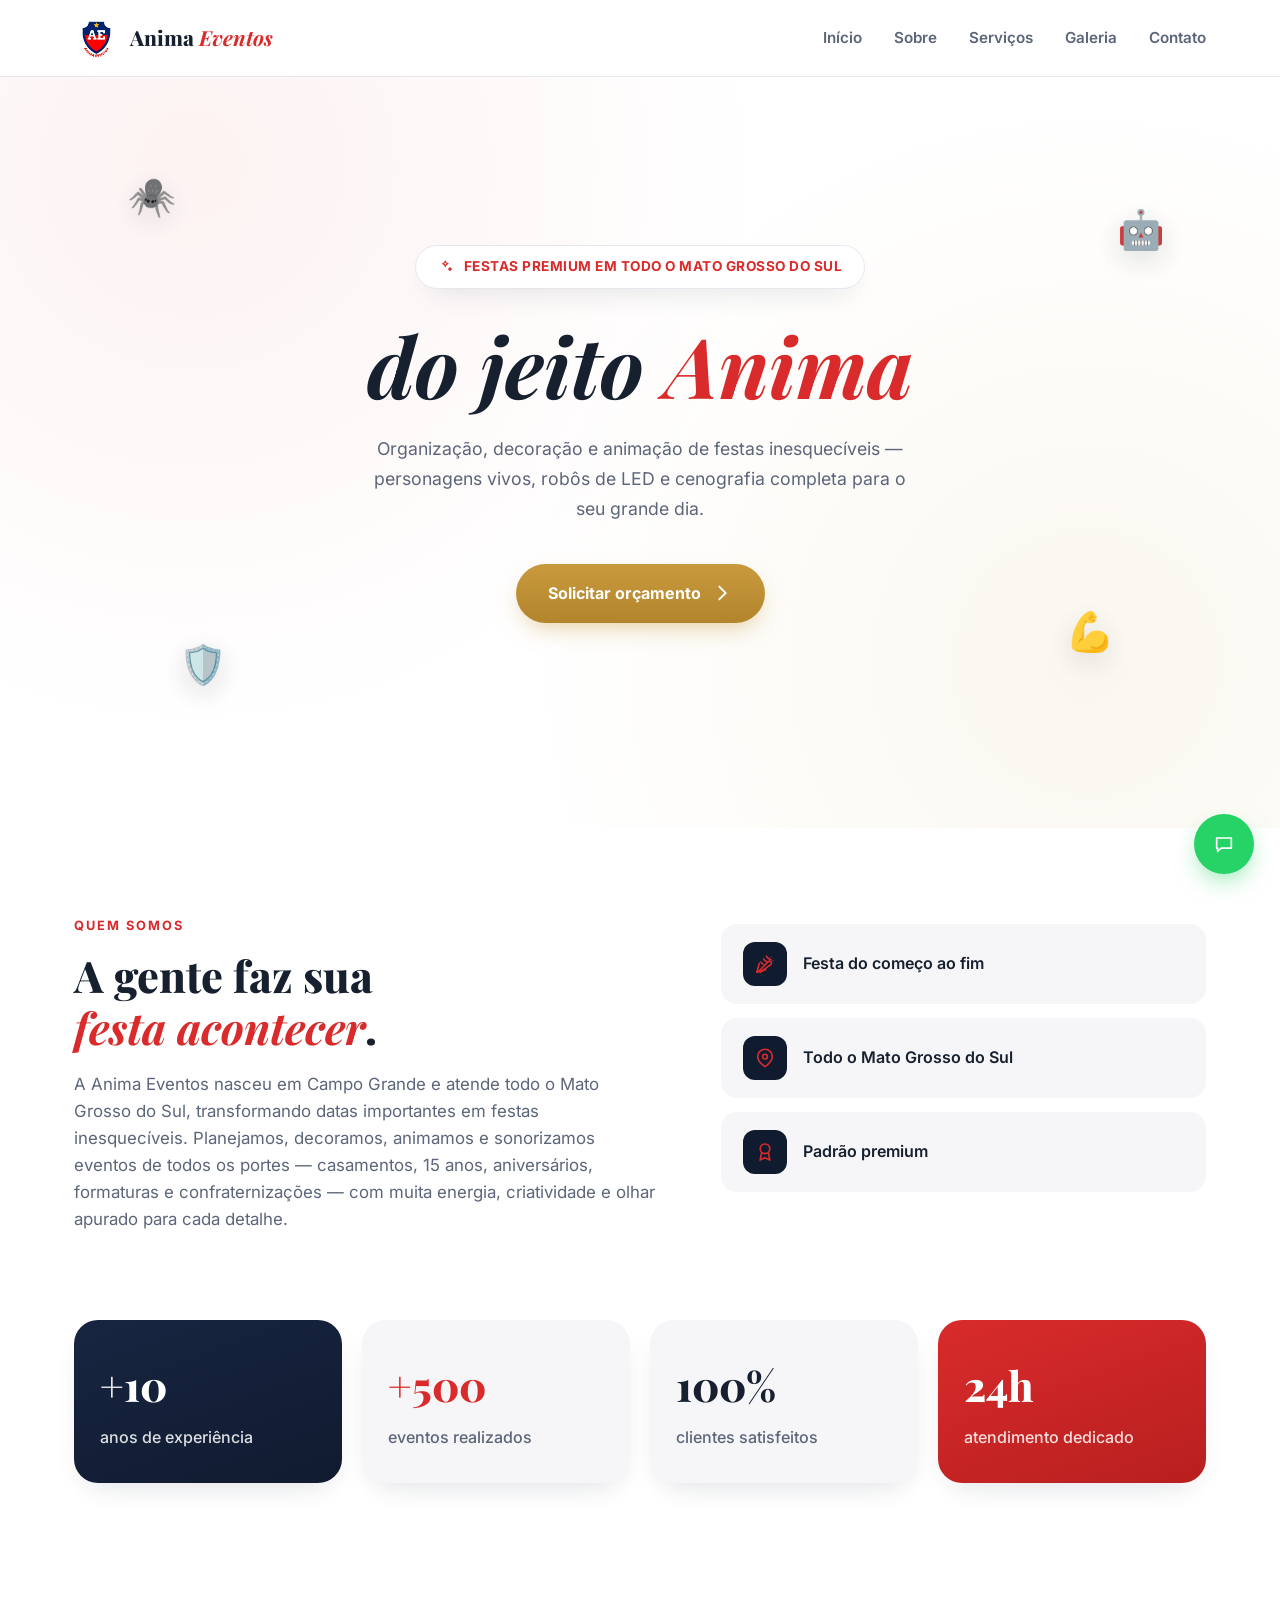
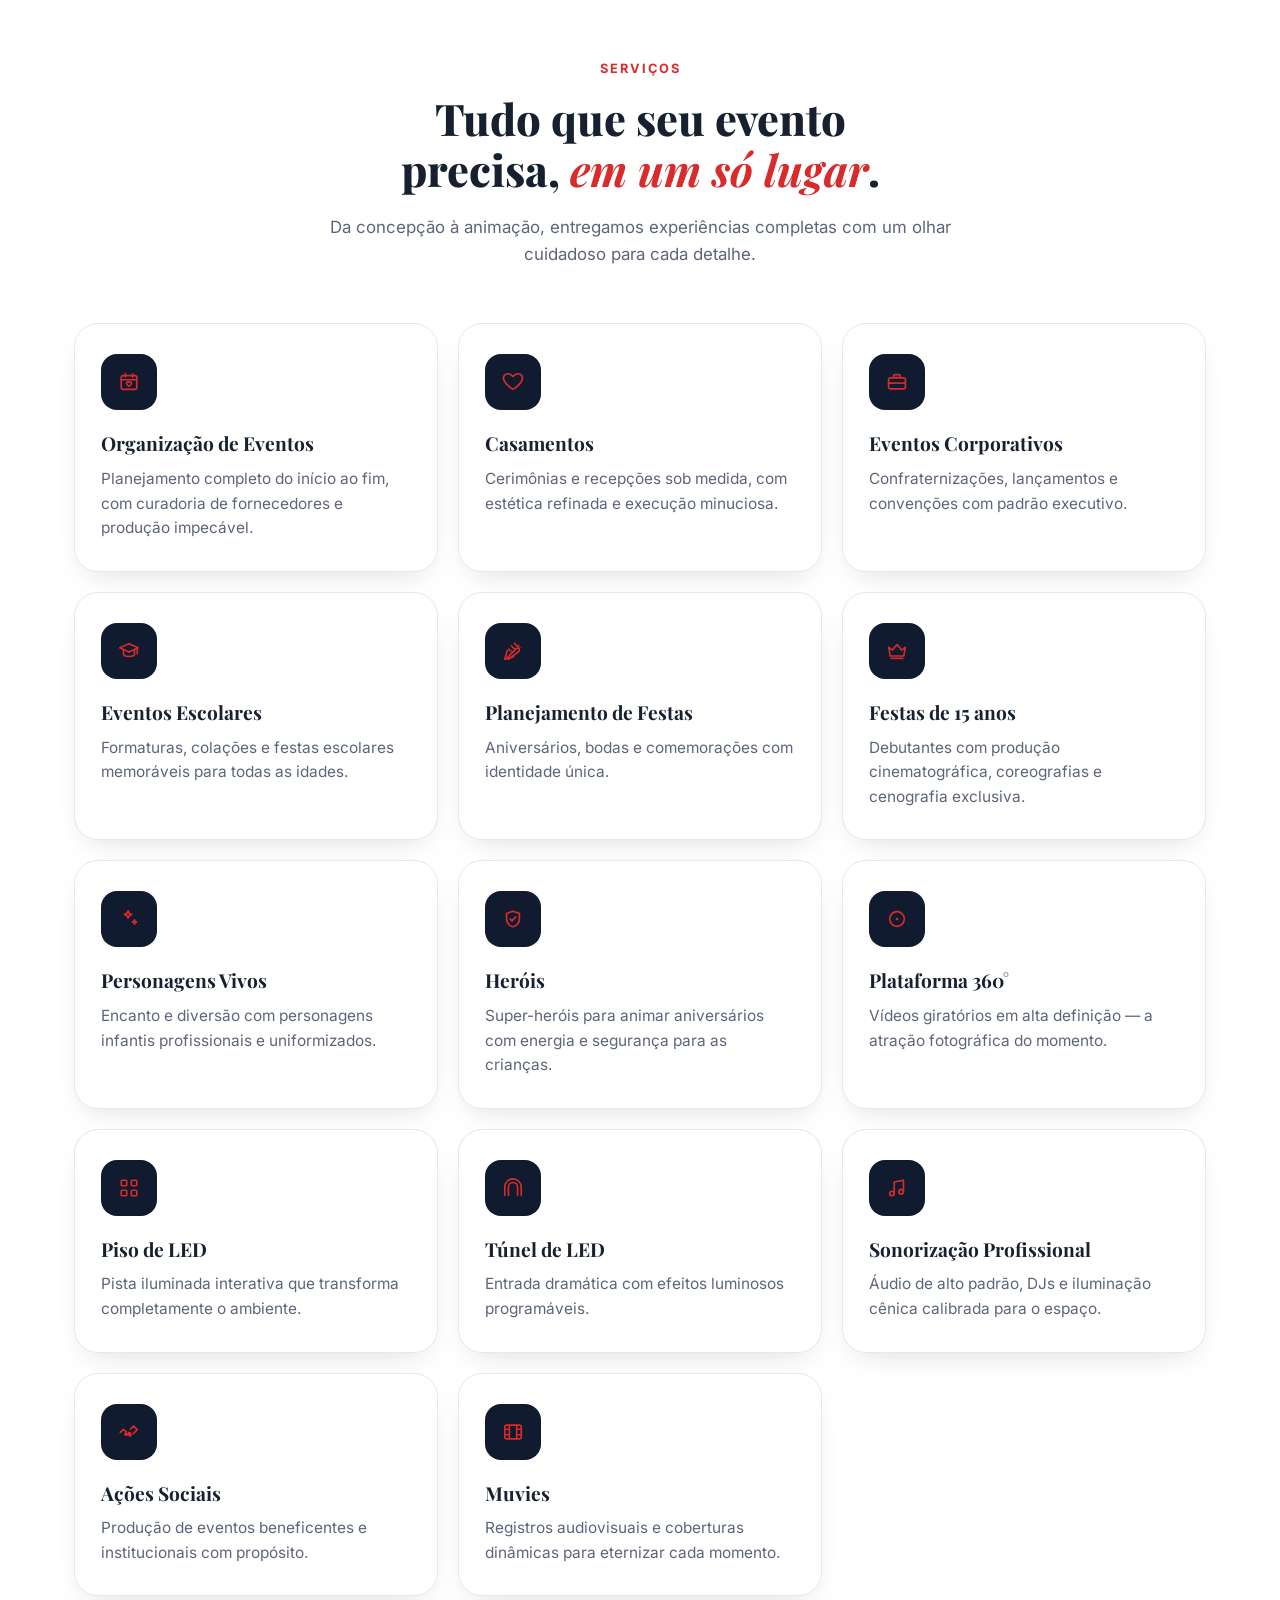
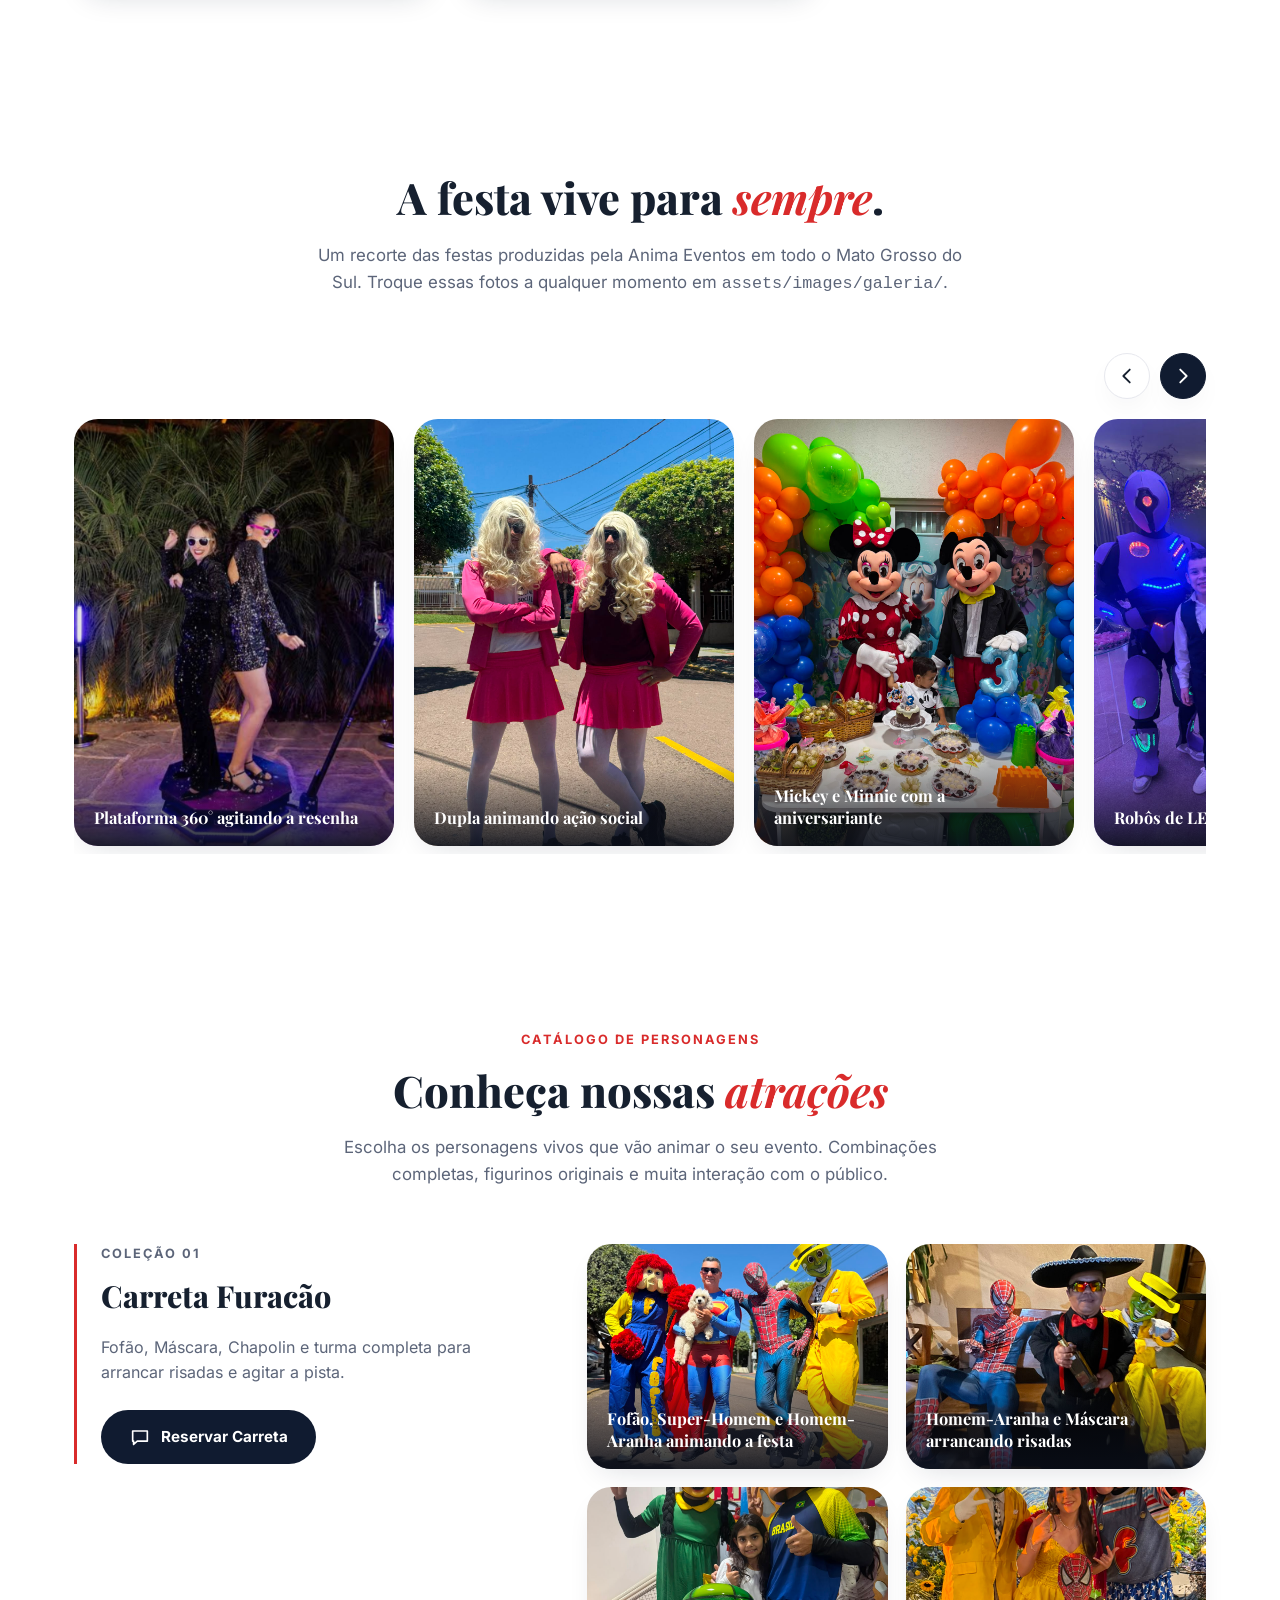
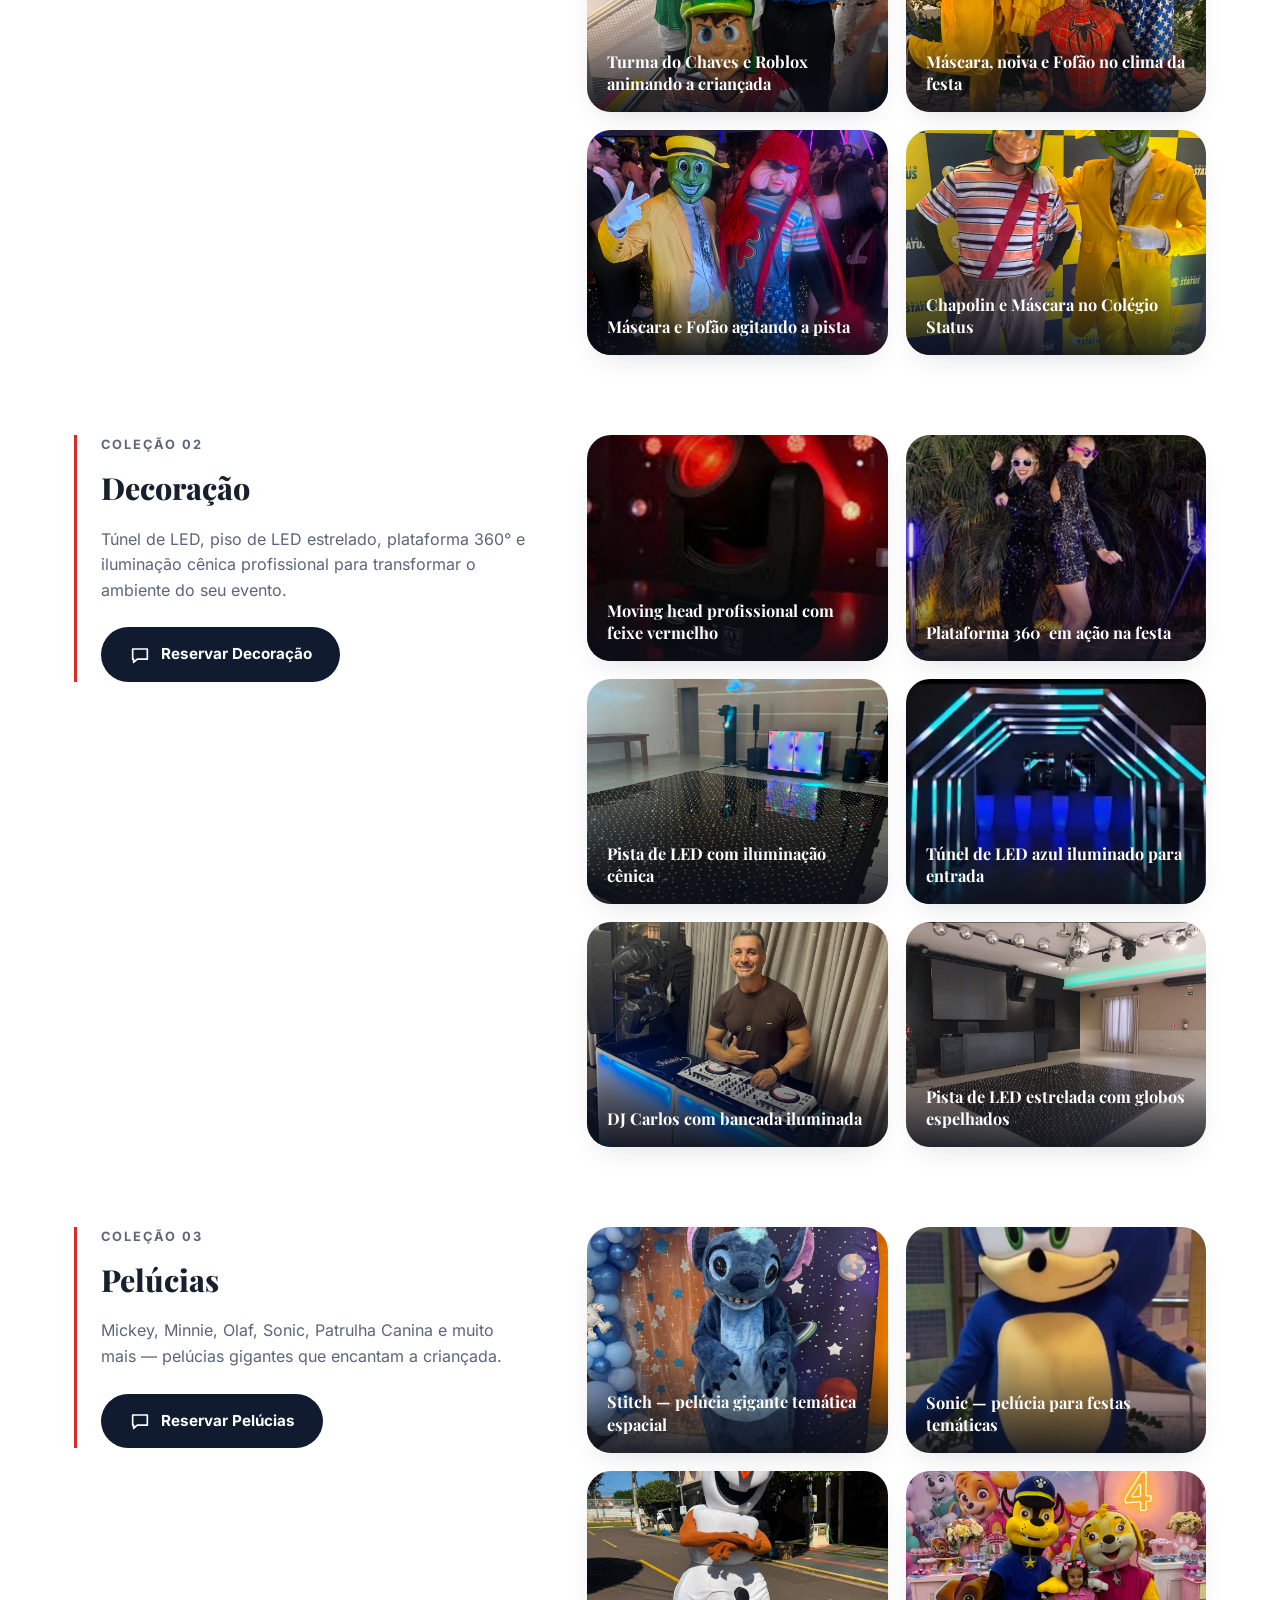
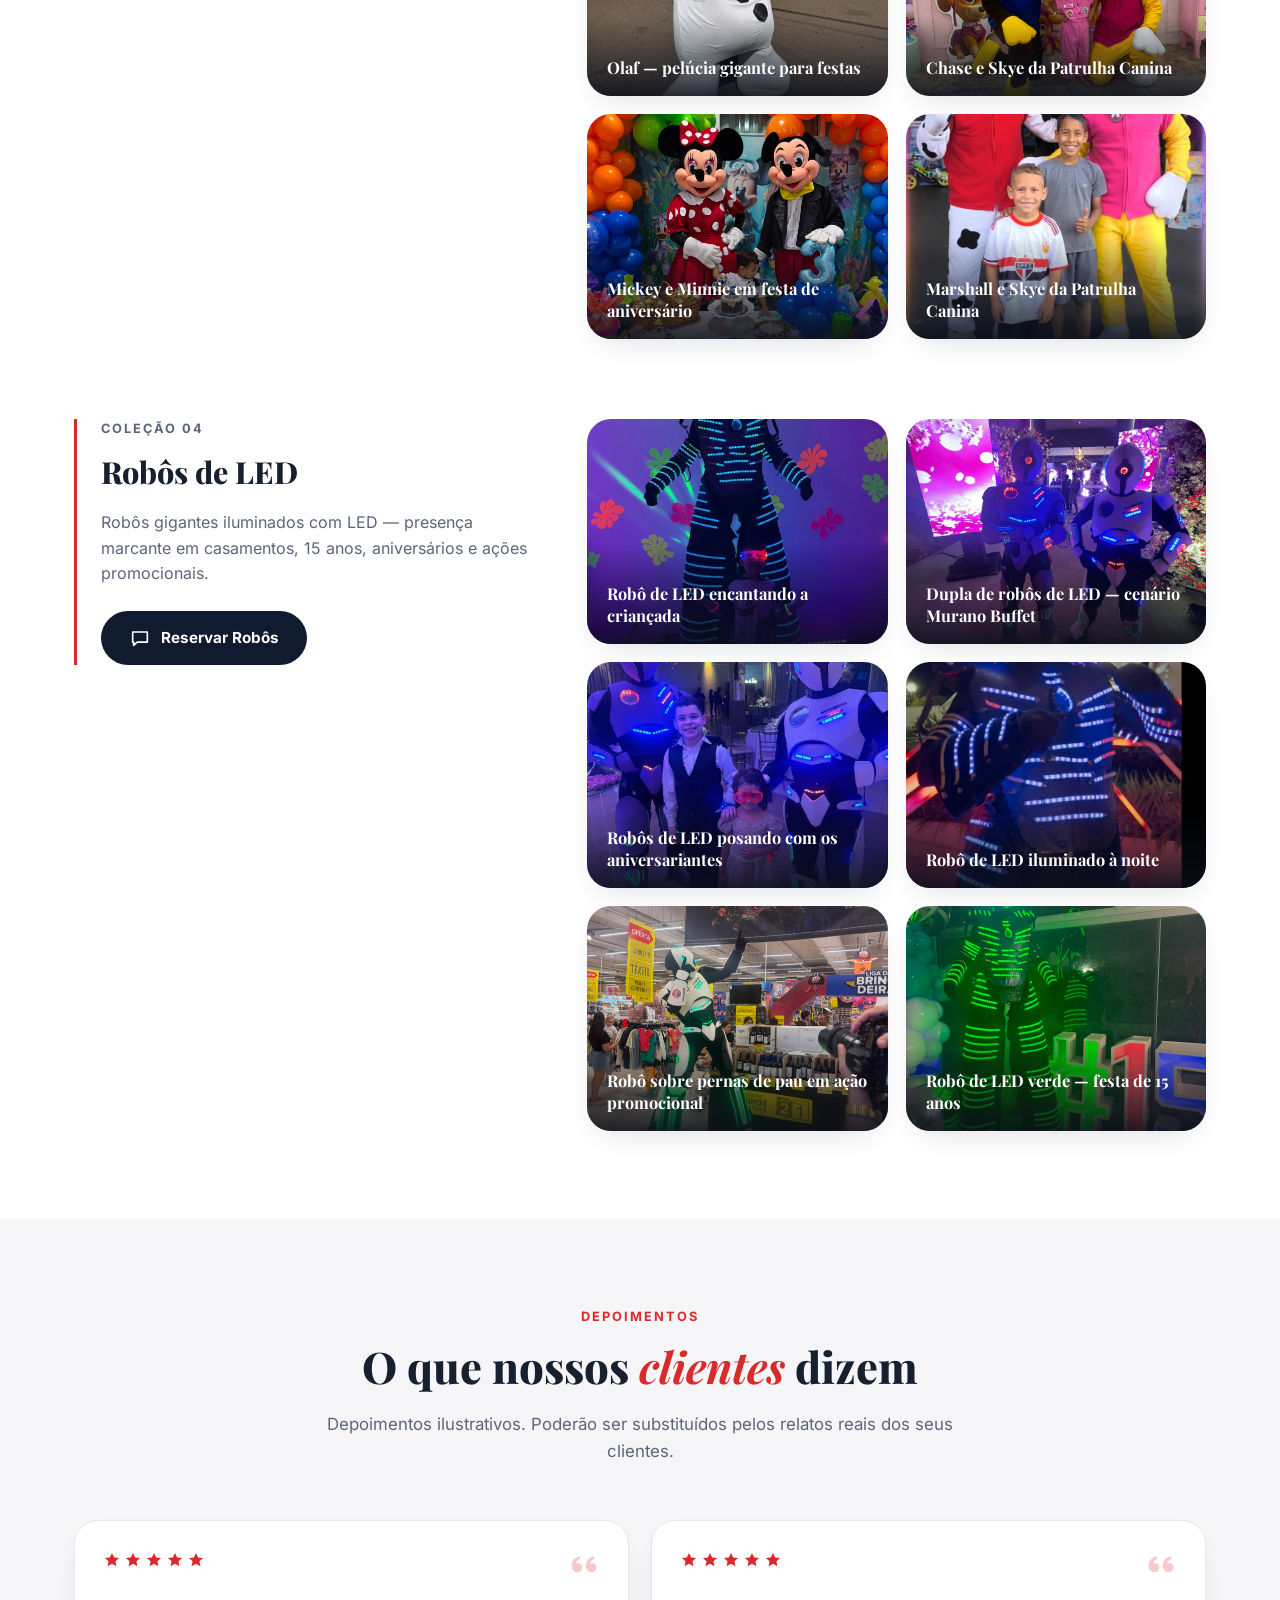
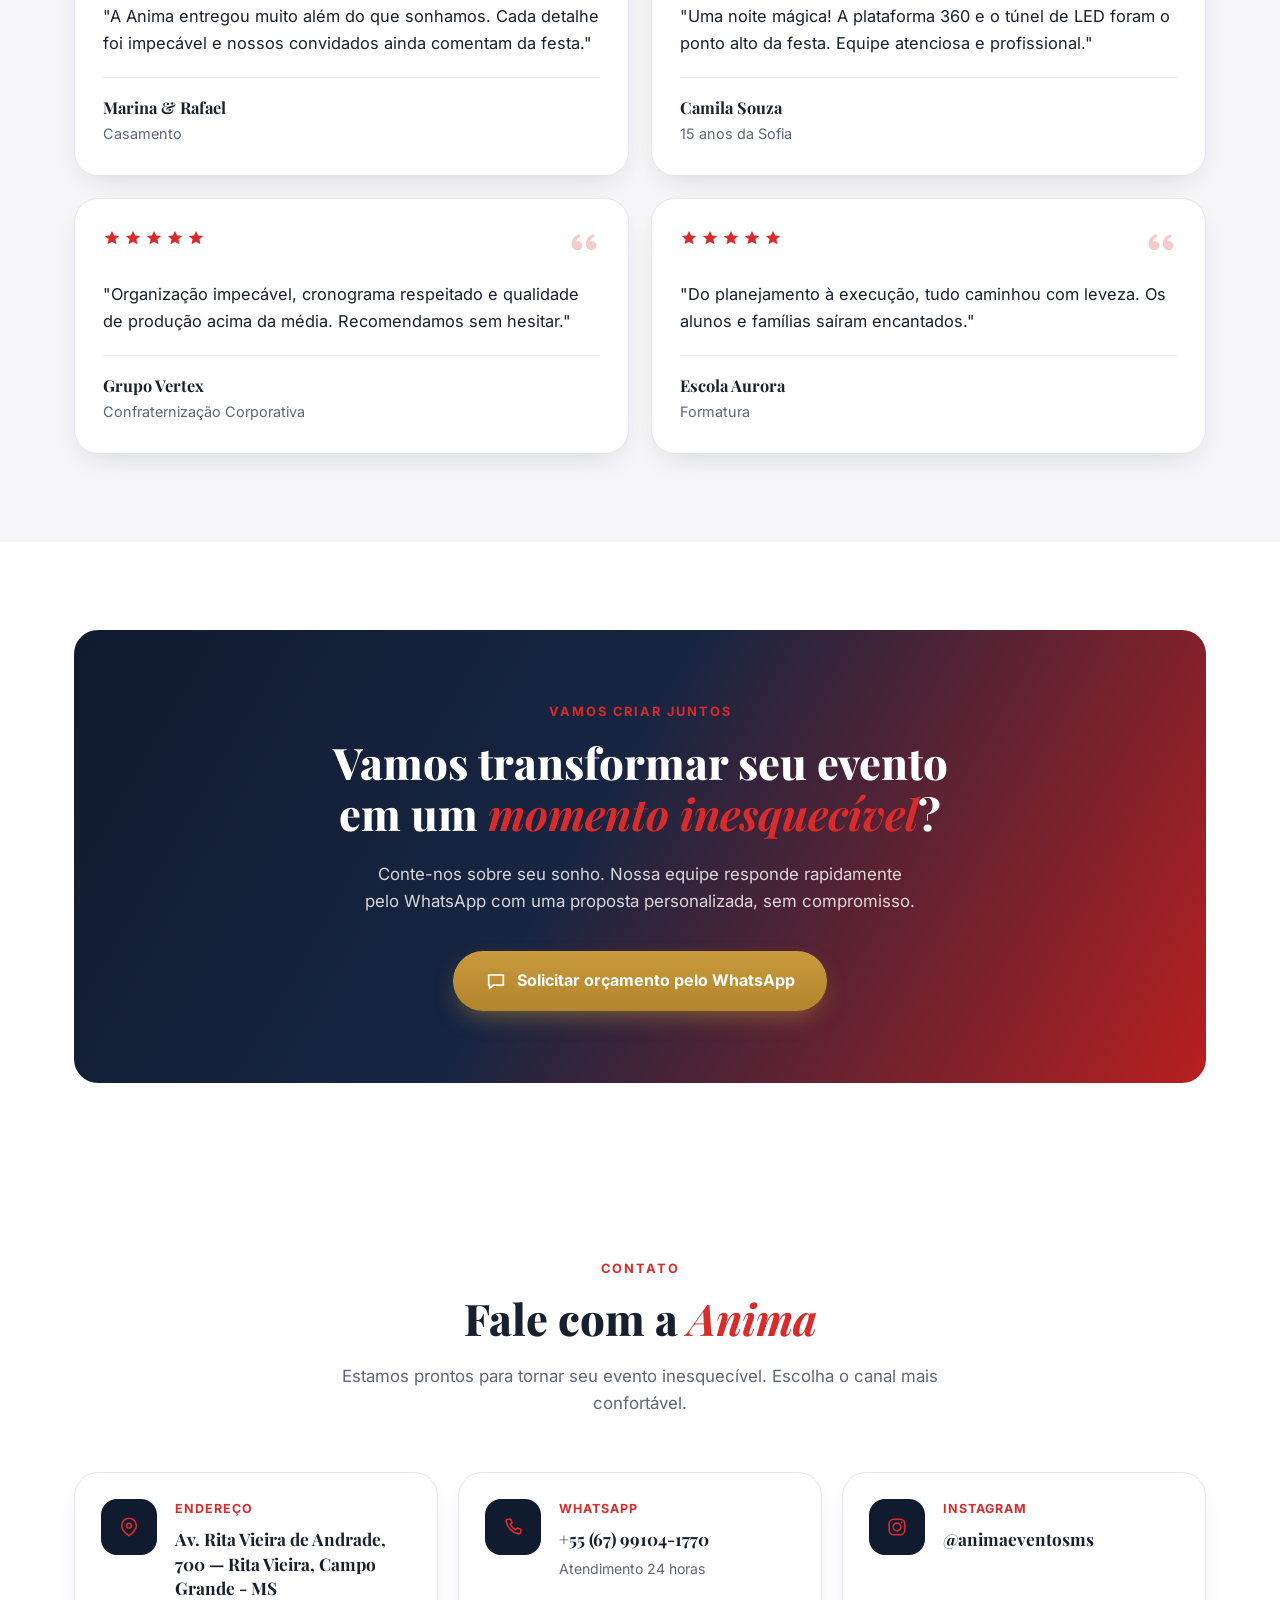
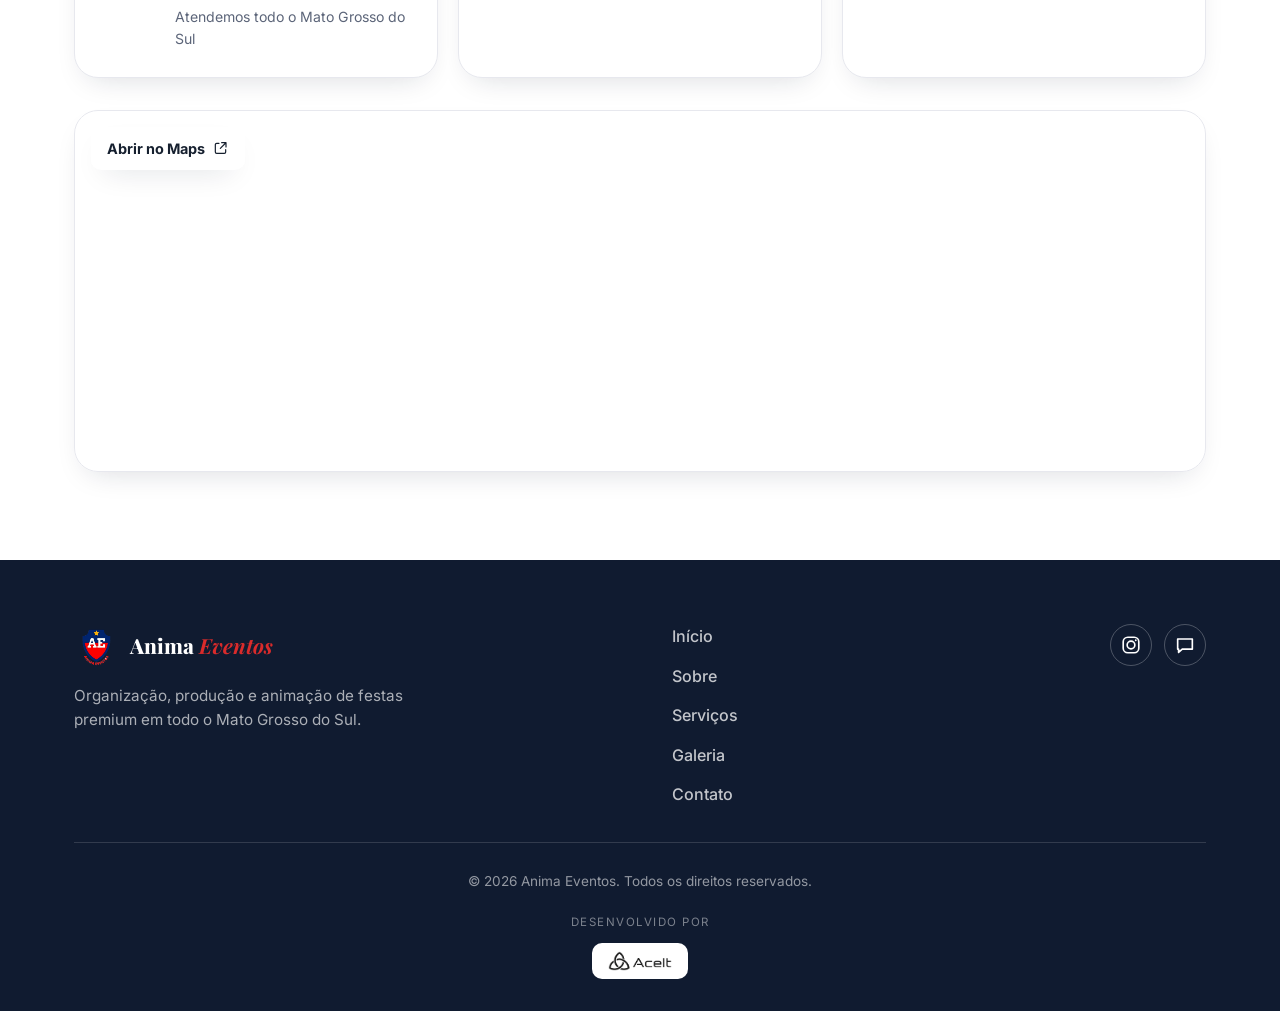
==== index.html @ bf5917f4 "chore: publica o site da Anima Eventos na raiz deste branch (GitHub Pages)" ====
<!doctype html>
<html lang="pt-BR">
<head>
<meta charset="UTF-8" />
<meta name="viewport" content="width=device-width, initial-scale=1.0" />
<title>Anima Eventos | Festas premium em todo o Mato Grosso do Sul</title>
<meta name="description" content="Anima Eventos — organização, decoração e animação de festas premium em Campo Grande e todo o Mato Grosso do Sul. Personagens vivos, robôs de LED, piso de LED, plataforma 360° e muito mais." />
<link rel="icon" href="data:image/svg+xml,%3Csvg xmlns='http://www.w3.org/2000/svg' viewBox='0 0 100 100'%3E%3Ctext y='.9em' font-size='90'%3E%F0%9F%9B%A1%EF%B8%8F%3C/text%3E%3C/svg%3E" />
<link rel="stylesheet" href="css/style.css" />
</head>
<body>

<!-- ===== ICON SPRITE ===== -->
<svg style="display:none" aria-hidden="true">
  <defs>
    <g id="ic-stroke" fill="none" stroke="currentColor" stroke-width="1.8" stroke-linecap="round" stroke-linejoin="round"></g>
  </defs>
  <symbol id="icon-party" viewBox="0 0 24 24"><g fill="none" stroke="currentColor" stroke-width="1.8" stroke-linecap="round" stroke-linejoin="round"><path d="M5.8 11.3 3 21l9.7-2.8"/><path d="M13.5 3.5c1 2 2.7 3.3 5 4M10.5 6.5c.6 1.4 1.8 2.4 3.3 2.8M7.5 9.8c.4 1 1.2 1.8 2.2 2.1"/><path d="M4 21 15.5 9.5a2 2 0 0 1 2.9 0 2 2 0 0 1 0 2.9L7 21"/><circle cx="18.5" cy="4.5" r=".6" fill="currentColor" stroke="none"/><circle cx="21" cy="8" r=".6" fill="currentColor" stroke="none"/><circle cx="16.5" cy="14.5" r=".6" fill="currentColor" stroke="none"/></g></symbol>
  <symbol id="icon-pin" viewBox="0 0 24 24"><path fill="none" stroke="currentColor" stroke-width="1.8" stroke-linecap="round" stroke-linejoin="round" d="M20 10.5c0 5-8 11-8 11s-8-6-8-11a8 8 0 0 1 16 0Z"/><circle cx="12" cy="10.5" r="2.6" fill="none" stroke="currentColor" stroke-width="1.8"/></symbol>
  <symbol id="icon-award" viewBox="0 0 24 24"><circle cx="12" cy="8.5" r="5.2" fill="none" stroke="currentColor" stroke-width="1.8"/><path fill="none" stroke="currentColor" stroke-width="1.8" stroke-linecap="round" stroke-linejoin="round" d="m8.3 12.8-1.6 8 5.3-2.6 5.3 2.6-1.6-8"/></symbol>
  <symbol id="icon-calendar-heart" viewBox="0 0 24 24"><rect x="3.5" y="5" width="17" height="15" rx="2.2" fill="none" stroke="currentColor" stroke-width="1.8"/><path fill="none" stroke="currentColor" stroke-width="1.8" stroke-linecap="round" stroke-linejoin="round" d="M3.5 9.5h17M8 3v3.5M16 3v3.5"/><path fill="none" stroke="currentColor" stroke-width="1.8" stroke-linejoin="round" d="M12 16.8s-2.7-1.6-2.7-3.4a1.6 1.6 0 0 1 2.7-1.2 1.6 1.6 0 0 1 2.7 1.2c0 1.8-2.7 3.4-2.7 3.4Z"/></symbol>
  <symbol id="icon-heart" viewBox="0 0 24 24"><path fill="none" stroke="currentColor" stroke-width="1.8" stroke-linejoin="round" d="M12 20s-7.5-4.6-9.8-9.8C.6 6.7 2.5 3.4 6 3c2.2-.3 4.2.9 6 3 1.8-2.1 3.8-3.3 6-3 3.5.4 5.4 3.7 3.8 7.2C19.5 15.4 12 20 12 20Z"/></symbol>
  <symbol id="icon-briefcase" viewBox="0 0 24 24"><rect x="2.8" y="7.5" width="18.4" height="12" rx="2" fill="none" stroke="currentColor" stroke-width="1.8"/><path fill="none" stroke="currentColor" stroke-width="1.8" stroke-linejoin="round" d="M8.3 7.5V5.8a1.8 1.8 0 0 1 1.8-1.8h3.8a1.8 1.8 0 0 1 1.8 1.8V7.5"/><path fill="none" stroke="currentColor" stroke-width="1.8" d="M2.8 13.2h18.4"/></symbol>
  <symbol id="icon-grad" viewBox="0 0 24 24"><path fill="none" stroke="currentColor" stroke-width="1.8" stroke-linejoin="round" d="M12 4 2 8.5 12 13l10-4.5Z"/><path fill="none" stroke="currentColor" stroke-width="1.8" stroke-linecap="round" d="M6 10.8v4.6c0 1.4 2.7 2.6 6 2.6s6-1.2 6-2.6v-4.6M21 8.5V15"/></symbol>
  <symbol id="icon-crown" viewBox="0 0 24 24"><path fill="none" stroke="currentColor" stroke-width="1.8" stroke-linejoin="round" d="m3 8 4 3 5-6 5 6 4-3-1.6 9.5H4.6Z"/><path fill="none" stroke="currentColor" stroke-width="1.8" d="M5 20h14"/></symbol>
  <symbol id="icon-sparkles" viewBox="0 0 24 24"><path fill="none" stroke="currentColor" stroke-width="1.8" stroke-linejoin="round" d="M11 3c.5 2.8 1.2 3.5 4 4-2.8.5-3.5 1.2-4 4-.5-2.8-1.2-3.5-4-4 2.8-.5 3.5-1.2 4-4Z"/><path fill="none" stroke="currentColor" stroke-width="1.8" stroke-linejoin="round" d="M18 13c.3 1.6.7 2 2.3 2.3-1.6.3-2 .7-2.3 2.3-.3-1.6-.7-2-2.3-2.3 1.6-.3 2-.7 2.3-2.3Z"/></symbol>
  <symbol id="icon-shield" viewBox="0 0 24 24"><path fill="none" stroke="currentColor" stroke-width="1.8" stroke-linejoin="round" d="M12 3.5 19 6v5.5c0 5-3 8-7 9-4-1-7-4-7-9V6Z"/><path fill="none" stroke="currentColor" stroke-width="1.8" stroke-linecap="round" stroke-linejoin="round" d="m9 12 2 2 4-4.3"/></symbol>
  <symbol id="icon-target" viewBox="0 0 24 24"><circle cx="12" cy="12" r="8" fill="none" stroke="currentColor" stroke-width="1.8"/><circle cx="12" cy="12" r="1.4" fill="currentColor" stroke="none"/></symbol>
  <symbol id="icon-grid" viewBox="0 0 24 24"><rect x="3.5" y="3.5" width="6" height="6" rx="1" fill="none" stroke="currentColor" stroke-width="1.8"/><rect x="14.5" y="3.5" width="6" height="6" rx="1" fill="none" stroke="currentColor" stroke-width="1.8"/><rect x="3.5" y="14.5" width="6" height="6" rx="1" fill="none" stroke="currentColor" stroke-width="1.8"/><rect x="14.5" y="14.5" width="6" height="6" rx="1" fill="none" stroke="currentColor" stroke-width="1.8"/></symbol>
  <symbol id="icon-tunnel" viewBox="0 0 24 24"><path fill="none" stroke="currentColor" stroke-width="1.8" stroke-linecap="round" d="M3 20V11a9 9 0 0 1 18 0v9M7 20v-9a5 5 0 0 1 10 0v9"/></symbol>
  <symbol id="icon-music" viewBox="0 0 24 24"><path fill="none" stroke="currentColor" stroke-width="1.8" stroke-linecap="round" stroke-linejoin="round" d="M9 18V5.5l10-2v12.5"/><circle cx="6.5" cy="18" r="2.5" fill="none" stroke="currentColor" stroke-width="1.8"/><circle cx="16.5" cy="16" r="2.5" fill="none" stroke="currentColor" stroke-width="1.8"/></symbol>
  <symbol id="icon-handshake" viewBox="0 0 24 24"><path fill="none" stroke="currentColor" stroke-width="1.8" stroke-linecap="round" stroke-linejoin="round" d="M2.5 12.5 6 9l3.3 3-1.6 1.6a1.3 1.3 0 0 0 1.8 1.8l3-3 1 1M13.5 9 17 5.5l4 4-4.3 4.3"/><path fill="none" stroke="currentColor" stroke-width="1.8" stroke-linecap="round" d="m9.3 13.6 1 1a1.3 1.3 0 0 0 1.8-1.8M12 15.8a1.3 1.3 0 0 0 1.9-1.8l-.9-.9"/></symbol>
  <symbol id="icon-film" viewBox="0 0 24 24"><rect x="3" y="4.5" width="18" height="15" rx="2" fill="none" stroke="currentColor" stroke-width="1.8"/><path fill="none" stroke="currentColor" stroke-width="1.8" d="M8 4.5v15M16 4.5v15M3 9h5M16 9h5M3 15h5M16 15h5"/></symbol>
  <symbol id="icon-phone" viewBox="0 0 24 24"><path fill="none" stroke="currentColor" stroke-width="1.8" stroke-linecap="round" stroke-linejoin="round" d="M6.5 3.5h3l1.5 4-2 1.7a12 12 0 0 0 5.8 5.8l1.7-2 4 1.5v3a2 2 0 0 1-2.2 2A17 17 0 0 1 4.5 5.7a2 2 0 0 1 2-2.2Z"/></symbol>
  <symbol id="icon-instagram" viewBox="0 0 24 24"><rect x="3.5" y="3.5" width="17" height="17" rx="5" fill="none" stroke="currentColor" stroke-width="1.8"/><circle cx="12" cy="12" r="4.2" fill="none" stroke="currentColor" stroke-width="1.8"/><circle cx="17.2" cy="6.8" r="1" fill="currentColor" stroke="none"/></symbol>
  <symbol id="icon-chat" viewBox="0 0 24 24"><path fill="none" stroke="currentColor" stroke-width="1.8" stroke-linecap="round" stroke-linejoin="round" d="M4 5.5h16v11H9l-4 3.5v-3.5H4Z"/></symbol>
  <symbol id="icon-star" viewBox="0 0 24 24"><path fill="currentColor" d="m12 2.5 2.9 6 6.6.7-4.9 4.5 1.3 6.5L12 16.9l-5.9 3.3 1.3-6.5-4.9-4.5 6.6-.7Z"/></symbol>
  <symbol id="icon-quote" viewBox="0 0 24 24"><path fill="currentColor" d="M4 10.5c0-3.6 2.2-6 5.6-6.8l.7 1.8c-2 .7-3 1.9-3.2 3.5.4-.2.9-.3 1.4-.3 1.7 0 3 1.3 3 3s-1.4 3.2-3.1 3.2C5.9 15 4 13.1 4 10.5Zm10 0c0-3.6 2.2-6 5.6-6.8l.7 1.8c-2 .7-3 1.9-3.2 3.5.4-.2.9-.3 1.4-.3 1.7 0 3 1.3 3 3s-1.4 3.2-3.1 3.2c-2.5 0-4.4-1.9-4.4-4.4Z"/></symbol>
  <symbol id="icon-chevron-left" viewBox="0 0 24 24"><path fill="none" stroke="currentColor" stroke-width="2" stroke-linecap="round" stroke-linejoin="round" d="M15 5 8 12l7 7"/></symbol>
  <symbol id="icon-chevron-right" viewBox="0 0 24 24"><path fill="none" stroke="currentColor" stroke-width="2" stroke-linecap="round" stroke-linejoin="round" d="m9 5 7 7-7 7"/></symbol>
  <symbol id="icon-menu" viewBox="0 0 24 24"><path fill="none" stroke="currentColor" stroke-width="1.8" stroke-linecap="round" d="M3.5 6.5h17M3.5 12h17M3.5 17.5h17"/></symbol>
  <symbol id="icon-close" viewBox="0 0 24 24"><path fill="none" stroke="currentColor" stroke-width="1.8" stroke-linecap="round" d="M5 5l14 14M19 5 5 19"/></symbol>
  <symbol id="icon-map-external" viewBox="0 0 24 24"><path fill="none" stroke="currentColor" stroke-width="1.8" stroke-linecap="round" stroke-linejoin="round" d="M9 5H5.5a2 2 0 0 0-2 2V18a2 2 0 0 0 2 2H17a2 2 0 0 0 2-2v-3.5M13 4h6.5V10.5M19 4.5 11 12.5"/></symbol>
</svg>

<!-- ===== NAVBAR ===== -->
<header class="navbar" id="navbar">
  <div class="container navbar__inner">
    <a href="#topo" class="navbar__brand">
      <img class="navbar__crest" src="assets/images/logo.png" alt="Anima Eventos" />
      <span class="navbar__brand-text">Anima <em>Eventos</em></span>
    </a>

    <nav class="navbar__nav" id="navMenu">
      <a href="#topo" class="navbar__link">Início</a>
      <a href="#sobre" class="navbar__link">Sobre</a>
      <a href="#servicos" class="navbar__link">Serviços</a>
      <a href="#galeria" class="navbar__link">Galeria</a>
      <a href="#contato" class="navbar__link">Contato</a>
    </nav>

    <button class="navbar__burger" id="burgerBtn" aria-label="Abrir menu" aria-expanded="false">
      <svg class="icon"><use href="#icon-menu"/></svg>
    </button>
  </div>
</header>

<!-- ===== HERO ===== -->
<section class="hero" id="topo">
  <div class="hero__decor" aria-hidden="true">
    <span class="hero__fig hero__fig--1" title="Homem-Aranha">🕷️</span>
    <span class="hero__fig hero__fig--2" title="Homem de Ferro">🤖</span>
    <span class="hero__fig hero__fig--3" title="Capitão América">🛡️</span>
    <span class="hero__fig hero__fig--4" title="Hulk">💪</span>
  </div>

  <div class="container hero__content">
    <p class="badge">
      <svg class="icon icon--sm"><use href="#icon-sparkles"/></svg>
      Festas premium em todo o Mato Grosso do Sul
    </p>
    <h1 class="hero__title">do jeito <em>Anima</em></h1>
    <p class="hero__subtitle">Organização, decoração e animação de festas inesquecíveis — personagens vivos, robôs de LED e cenografia completa para o seu grande dia.</p>
    <a href="#contato" class="btn btn--gold btn--lg">
      Solicitar orçamento
      <svg class="icon"><use href="#icon-chevron-right"/></svg>
    </a>
  </div>
</section>

<!-- ===== QUEM SOMOS ===== -->
<section class="section reveal" id="sobre">
  <div class="container sobre__grid">
    <div>
      <p class="eyebrow">Quem somos</p>
      <h2 class="h2">A gente faz sua <em>festa acontecer</em>.</h2>
      <p class="lead">A Anima Eventos nasceu em Campo Grande e atende todo o Mato Grosso do Sul, transformando datas importantes em festas inesquecíveis. Planejamos, decoramos, animamos e sonorizamos eventos de todos os portes — casamentos, 15 anos, aniversários, formaturas e confraternizações — com muita energia, criatividade e olhar apurado para cada detalhe.</p>
    </div>
    <div class="feature-list">
      <div class="feature-pill">
        <span class="feature-pill__icon"><svg class="icon"><use href="#icon-party"/></svg></span>
        <span>Festa do começo ao fim</span>
      </div>
      <div class="feature-pill">
        <span class="feature-pill__icon"><svg class="icon"><use href="#icon-pin"/></svg></span>
        <span>Todo o Mato Grosso do Sul</span>
      </div>
      <div class="feature-pill">
        <span class="feature-pill__icon"><svg class="icon"><use href="#icon-award"/></svg></span>
        <span>Padrão premium</span>
      </div>
    </div>
  </div>
</section>

<!-- ===== STATS ===== -->
<section class="section section--tight reveal">
  <div class="container stats__grid">
    <div class="stat-card stat-card--dark">
      <span class="stat-card__num">+10</span>
      <span class="stat-card__label">anos de experiência</span>
    </div>
    <div class="stat-card">
      <span class="stat-card__num stat-card__num--accent">+500</span>
      <span class="stat-card__label">eventos realizados</span>
    </div>
    <div class="stat-card">
      <span class="stat-card__num">100%</span>
      <span class="stat-card__label">clientes satisfeitos</span>
    </div>
    <div class="stat-card stat-card--red">
      <span class="stat-card__num">24h</span>
      <span class="stat-card__label">atendimento dedicado</span>
    </div>
  </div>
</section>

<!-- ===== SERVIÇOS ===== -->
<section class="section reveal" id="servicos">
  <div class="container">
    <div class="section-head">
      <p class="eyebrow">Serviços</p>
      <h2 class="h2">Tudo que seu evento precisa, <em>em um só lugar</em>.</h2>
      <p class="lead lead--center">Da concepção à animação, entregamos experiências completas com um olhar cuidadoso para cada detalhe.</p>
    </div>

    <div class="services__grid">
      <div class="service-card">
        <span class="icon-badge"><svg class="icon"><use href="#icon-calendar-heart"/></svg></span>
        <h3>Organização de Eventos</h3>
        <p>Planejamento completo do início ao fim, com curadoria de fornecedores e produção impecável.</p>
      </div>
      <div class="service-card">
        <span class="icon-badge"><svg class="icon"><use href="#icon-heart"/></svg></span>
        <h3>Casamentos</h3>
        <p>Cerimônias e recepções sob medida, com estética refinada e execução minuciosa.</p>
      </div>
      <div class="service-card">
        <span class="icon-badge"><svg class="icon"><use href="#icon-briefcase"/></svg></span>
        <h3>Eventos Corporativos</h3>
        <p>Confraternizações, lançamentos e convenções com padrão executivo.</p>
      </div>
      <div class="service-card">
        <span class="icon-badge"><svg class="icon"><use href="#icon-grad"/></svg></span>
        <h3>Eventos Escolares</h3>
        <p>Formaturas, colações e festas escolares memoráveis para todas as idades.</p>
      </div>
      <div class="service-card">
        <span class="icon-badge"><svg class="icon"><use href="#icon-party"/></svg></span>
        <h3>Planejamento de Festas</h3>
        <p>Aniversários, bodas e comemorações com identidade única.</p>
      </div>
      <div class="service-card">
        <span class="icon-badge"><svg class="icon"><use href="#icon-crown"/></svg></span>
        <h3>Festas de 15 anos</h3>
        <p>Debutantes com produção cinematográfica, coreografias e cenografia exclusiva.</p>
      </div>
      <div class="service-card">
        <span class="icon-badge"><svg class="icon"><use href="#icon-sparkles"/></svg></span>
        <h3>Personagens Vivos</h3>
        <p>Encanto e diversão com personagens infantis profissionais e uniformizados.</p>
      </div>
      <div class="service-card">
        <span class="icon-badge"><svg class="icon"><use href="#icon-shield"/></svg></span>
        <h3>Heróis</h3>
        <p>Super-heróis para animar aniversários com energia e segurança para as crianças.</p>
      </div>
      <div class="service-card">
        <span class="icon-badge"><svg class="icon"><use href="#icon-target"/></svg></span>
        <h3>Plataforma 360°</h3>
        <p>Vídeos giratórios em alta definição — a atração fotográfica do momento.</p>
      </div>
      <div class="service-card">
        <span class="icon-badge"><svg class="icon"><use href="#icon-grid"/></svg></span>
        <h3>Piso de LED</h3>
        <p>Pista iluminada interativa que transforma completamente o ambiente.</p>
      </div>
      <div class="service-card">
        <span class="icon-badge"><svg class="icon"><use href="#icon-tunnel"/></svg></span>
        <h3>Túnel de LED</h3>
        <p>Entrada dramática com efeitos luminosos programáveis.</p>
      </div>
      <div class="service-card">
        <span class="icon-badge"><svg class="icon"><use href="#icon-music"/></svg></span>
        <h3>Sonorização Profissional</h3>
        <p>Áudio de alto padrão, DJs e iluminação cênica calibrada para o espaço.</p>
      </div>
      <div class="service-card">
        <span class="icon-badge"><svg class="icon"><use href="#icon-handshake"/></svg></span>
        <h3>Ações Sociais</h3>
        <p>Produção de eventos beneficentes e institucionais com propósito.</p>
      </div>
      <div class="service-card">
        <span class="icon-badge"><svg class="icon"><use href="#icon-film"/></svg></span>
        <h3>Muvies</h3>
        <p>Registros audiovisuais e coberturas dinâmicas para eternizar cada momento.</p>
      </div>
    </div>
  </div>
</section>

<!-- ===== GALERIA / CARROSSEL ===== -->
<section class="section reveal" id="galeria">
  <div class="container">
    <div class="section-head">
      <h2 class="h2">A festa vive para <em>sempre</em>.</h2>
      <p class="lead lead--center">Um recorte das festas produzidas pela Anima Eventos em todo o Mato Grosso do Sul. Troque essas fotos a qualquer momento em <code>assets/images/galeria/</code>.</p>
    </div>

    <div class="carousel">
      <div class="carousel__nav">
        <button class="carousel__btn" id="carPrev" aria-label="Foto anterior">
          <svg class="icon"><use href="#icon-chevron-left"/></svg>
        </button>
        <button class="carousel__btn carousel__btn--active" id="carNext" aria-label="Próxima foto">
          <svg class="icon"><use href="#icon-chevron-right"/></svg>
        </button>
      </div>
      <div class="carousel__track" id="carouselTrack"></div>
    </div>
  </div>
</section>

<!-- ===== CATÁLOGO DE PERSONAGENS ===== -->
<section class="section reveal" id="catalogo">
  <div class="container">
    <div class="section-head">
      <p class="eyebrow">Catálogo de personagens</p>
      <h2 class="h2">Conheça nossas <em>atrações</em></h2>
      <p class="lead lead--center">Escolha os personagens vivos que vão animar o seu evento. Combinações completas, figurinos originais e muita interação com o público.</p>
    </div>

    <!-- Coleção 01 -->
    <div class="collection">
      <div class="collection__info">
        <p class="collection__kicker">Coleção 01</p>
        <h3 class="collection__title">Carreta Furacão</h3>
        <p class="collection__desc">Fofão, Máscara, Chapolin e turma completa para arrancar risadas e agitar a pista.</p>
        <a class="btn btn--dark" href="https://wa.me/5567991041770?text=Oi!%20Quero%20reservar%20a%20Carreta%20Furac%C3%A3o%20para%20minha%20festa." target="_blank" rel="noopener">
          <svg class="icon"><use href="#icon-chat"/></svg>
          Reservar Carreta
        </a>
      </div>
      <div class="photo-grid" data-catalog="carreta-furacao" data-count="6"
           data-captions="Fofão, Super-Homem e Homem-Aranha animando a festa|Homem-Aranha e Máscara arrancando risadas|Turma do Chaves e Roblox animando a criançada|Máscara, noiva e Fofão no clima da festa|Máscara e Fofão agitando a pista|Chapolin e Máscara no Colégio Status"></div>
    </div>

    <!-- Coleção 02 -->
    <div class="collection">
      <div class="collection__info">
        <p class="collection__kicker">Coleção 02</p>
        <h3 class="collection__title">Decoração</h3>
        <p class="collection__desc">Túnel de LED, piso de LED estrelado, plataforma 360° e iluminação cênica profissional para transformar o ambiente do seu evento.</p>
        <a class="btn btn--dark" href="https://wa.me/5567991041770?text=Oi!%20Quero%20reservar%20a%20Decora%C3%A7%C3%A3o%20para%20minha%20festa." target="_blank" rel="noopener">
          <svg class="icon"><use href="#icon-chat"/></svg>
          Reservar Decoração
        </a>
      </div>
      <div class="photo-grid" data-catalog="decoracao" data-count="6"
           data-captions="Moving head profissional com feixe vermelho|Plataforma 360° em ação na festa|Pista de LED com iluminação cênica|Túnel de LED azul iluminado para entrada|DJ Carlos com bancada iluminada|Pista de LED estrelada com globos espelhados"></div>
    </div>

    <!-- Coleção 03 -->
    <div class="collection">
      <div class="collection__info">
        <p class="collection__kicker">Coleção 03</p>
        <h3 class="collection__title">Pelúcias</h3>
        <p class="collection__desc">Mickey, Minnie, Olaf, Sonic, Patrulha Canina e muito mais — pelúcias gigantes que encantam a criançada.</p>
        <a class="btn btn--dark" href="https://wa.me/5567991041770?text=Oi!%20Quero%20reservar%20as%20Pel%C3%BAcias%20para%20minha%20festa." target="_blank" rel="noopener">
          <svg class="icon"><use href="#icon-chat"/></svg>
          Reservar Pelúcias
        </a>
      </div>
      <div class="photo-grid" data-catalog="pelucias" data-count="6"
           data-captions="Stitch — pelúcia gigante temática espacial|Sonic — pelúcia para festas temáticas|Olaf — pelúcia gigante para festas|Chase e Skye da Patrulha Canina|Mickey e Minnie em festa de aniversário|Marshall e Skye da Patrulha Canina"></div>
    </div>

    <!-- Coleção 04 -->
    <div class="collection">
      <div class="collection__info">
        <p class="collection__kicker">Coleção 04</p>
        <h3 class="collection__title">Robôs de LED</h3>
        <p class="collection__desc">Robôs gigantes iluminados com LED — presença marcante em casamentos, 15 anos, aniversários e ações promocionais.</p>
        <a class="btn btn--dark" href="https://wa.me/5567991041770?text=Oi!%20Quero%20reservar%20os%20Rob%C3%B4s%20de%20LED%20para%20minha%20festa." target="_blank" rel="noopener">
          <svg class="icon"><use href="#icon-chat"/></svg>
          Reservar Robôs
        </a>
      </div>
      <div class="photo-grid" data-catalog="robos" data-count="6"
           data-captions="Robô de LED encantando a criançada|Dupla de robôs de LED — cenário Murano Buffet|Robôs de LED posando com os aniversariantes|Robô de LED iluminado à noite|Robô sobre pernas de pau em ação promocional|Robô de LED verde — festa de 15 anos"></div>
    </div>
  </div>
</section>

<!-- ===== DEPOIMENTOS ===== -->
<section class="section section--muted reveal" id="depoimentos">
  <div class="container">
    <div class="section-head">
      <p class="eyebrow">Depoimentos</p>
      <h2 class="h2">O que nossos <em>clientes</em> dizem</h2>
      <p class="lead lead--center">Depoimentos ilustrativos. Poderão ser substituídos pelos relatos reais dos seus clientes.</p>
    </div>

    <div class="testimonials__grid">
      <blockquote class="testimonial-card">
        <div class="testimonial-card__top">
          <span class="stars" aria-hidden="true">
            <svg class="icon"><use href="#icon-star"/></svg><svg class="icon"><use href="#icon-star"/></svg><svg class="icon"><use href="#icon-star"/></svg><svg class="icon"><use href="#icon-star"/></svg><svg class="icon"><use href="#icon-star"/></svg>
          </span>
          <svg class="icon testimonial-card__quote"><use href="#icon-quote"/></svg>
        </div>
        <p>"A Anima entregou muito além do que sonhamos. Cada detalhe foi impecável e nossos convidados ainda comentam da festa."</p>
        <footer><strong>Marina &amp; Rafael</strong><span>Casamento</span></footer>
      </blockquote>

      <blockquote class="testimonial-card">
        <div class="testimonial-card__top">
          <span class="stars" aria-hidden="true">
            <svg class="icon"><use href="#icon-star"/></svg><svg class="icon"><use href="#icon-star"/></svg><svg class="icon"><use href="#icon-star"/></svg><svg class="icon"><use href="#icon-star"/></svg><svg class="icon"><use href="#icon-star"/></svg>
          </span>
          <svg class="icon testimonial-card__quote"><use href="#icon-quote"/></svg>
        </div>
        <p>"Uma noite mágica! A plataforma 360 e o túnel de LED foram o ponto alto da festa. Equipe atenciosa e profissional."</p>
        <footer><strong>Camila Souza</strong><span>15 anos da Sofia</span></footer>
      </blockquote>

      <blockquote class="testimonial-card">
        <div class="testimonial-card__top">
          <span class="stars" aria-hidden="true">
            <svg class="icon"><use href="#icon-star"/></svg><svg class="icon"><use href="#icon-star"/></svg><svg class="icon"><use href="#icon-star"/></svg><svg class="icon"><use href="#icon-star"/></svg><svg class="icon"><use href="#icon-star"/></svg>
          </span>
          <svg class="icon testimonial-card__quote"><use href="#icon-quote"/></svg>
        </div>
        <p>"Organização impecável, cronograma respeitado e qualidade de produção acima da média. Recomendamos sem hesitar."</p>
        <footer><strong>Grupo Vertex</strong><span>Confraternização Corporativa</span></footer>
      </blockquote>

      <blockquote class="testimonial-card">
        <div class="testimonial-card__top">
          <span class="stars" aria-hidden="true">
            <svg class="icon"><use href="#icon-star"/></svg><svg class="icon"><use href="#icon-star"/></svg><svg class="icon"><use href="#icon-star"/></svg><svg class="icon"><use href="#icon-star"/></svg><svg class="icon"><use href="#icon-star"/></svg>
          </span>
          <svg class="icon testimonial-card__quote"><use href="#icon-quote"/></svg>
        </div>
        <p>"Do planejamento à execução, tudo caminhou com leveza. Os alunos e famílias saíram encantados."</p>
        <footer><strong>Escola Aurora</strong><span>Formatura</span></footer>
      </blockquote>
    </div>
  </div>
</section>

<!-- ===== CTA FINAL ===== -->
<section class="section reveal">
  <div class="container">
    <div class="cta-final">
      <p class="eyebrow eyebrow--onDark">Vamos criar juntos</p>
      <h2 class="h2 h2--onDark">Vamos transformar seu evento em um <em>momento inesquecível</em>?</h2>
      <p class="cta-final__text">Conte-nos sobre seu sonho. Nossa equipe responde rapidamente pelo WhatsApp com uma proposta personalizada, sem compromisso.</p>
      <a class="btn btn--gold btn--lg" href="https://wa.me/5567991041770?text=Oi!%20Vim%20pelo%20site%20e%20quero%20solicitar%20um%20or%C3%A7amento." target="_blank" rel="noopener">
        <svg class="icon"><use href="#icon-chat"/></svg>
        Solicitar orçamento pelo WhatsApp
      </a>
    </div>
  </div>
</section>

<!-- ===== CONTATO ===== -->
<section class="section reveal" id="contato">
  <div class="container">
    <div class="section-head">
      <p class="eyebrow">Contato</p>
      <h2 class="h2">Fale com a <em>Anima</em></h2>
      <p class="lead lead--center">Estamos prontos para tornar seu evento inesquecível. Escolha o canal mais confortável.</p>
    </div>

    <div class="contact__grid">
      <div class="contact-card">
        <span class="icon-badge"><svg class="icon"><use href="#icon-pin"/></svg></span>
        <div>
          <p class="contact-card__label">Endereço</p>
          <p class="contact-card__value">Av. Rita Vieira de Andrade, 700 — Rita Vieira, Campo Grande - MS</p>
          <p class="contact-card__hint">Atendemos todo o Mato Grosso do Sul</p>
        </div>
      </div>

      <a class="contact-card" href="https://wa.me/5567991041770" target="_blank" rel="noopener">
        <span class="icon-badge"><svg class="icon"><use href="#icon-phone"/></svg></span>
        <div>
          <p class="contact-card__label">WhatsApp</p>
          <p class="contact-card__value">+55 (67) 99104-1770</p>
          <p class="contact-card__hint">Atendimento 24 horas</p>
        </div>
      </a>

      <a class="contact-card" href="https://instagram.com/animaeventosms" target="_blank" rel="noopener">
        <span class="icon-badge"><svg class="icon"><use href="#icon-instagram"/></svg></span>
        <div>
          <p class="contact-card__label">Instagram</p>
          <p class="contact-card__value">@animaeventosms</p>
        </div>
      </a>
    </div>

    <div class="map-card">
      <a class="map-card__link" href="https://www.google.com/maps/search/?api=1&query=Av.+Rita+Vieira+de+Andrade%2C+700%2C+Campo+Grande+-+MS" target="_blank" rel="noopener">
        Abrir no Maps <svg class="icon icon--sm"><use href="#icon-map-external"/></svg>
      </a>
      <iframe
        title="Localização da Anima Eventos"
        src="https://www.google.com/maps?q=Av.+Rita+Vieira+de+Andrade,+700,+Campo+Grande+-+MS&output=embed"
        loading="lazy"
        referrerpolicy="no-referrer-when-downgrade">
      </iframe>
    </div>
  </div>
</section>

<!-- ===== LIGHTBOX ===== -->
<div class="lightbox" id="lightbox">
  <button class="lightbox__close" id="lightboxClose" aria-label="Fechar">
    <svg class="icon"><use href="#icon-close"/></svg>
  </button>
  <div class="lightbox__content" id="lightboxContent"></div>
</div>

<!-- ===== FOOTER ===== -->
<footer class="footer">
  <div class="container">
    <div class="footer__top">
      <div class="footer__brand">
        <a href="#topo" class="navbar__brand">
          <img class="navbar__crest" src="assets/images/logo.png" alt="Anima Eventos" />
          <span class="navbar__brand-text">Anima <em>Eventos</em></span>
        </a>
        <p>Organização, produção e animação de festas premium em todo o Mato Grosso do Sul.</p>
      </div>

      <nav class="footer__nav">
        <a href="#topo">Início</a>
        <a href="#sobre">Sobre</a>
        <a href="#servicos">Serviços</a>
        <a href="#galeria">Galeria</a>
        <a href="#contato">Contato</a>
      </nav>

      <div class="footer__social">
        <a href="https://instagram.com/animaeventosms" target="_blank" rel="noopener" aria-label="Instagram"><svg class="icon"><use href="#icon-instagram"/></svg></a>
        <a href="https://wa.me/5567991041770" target="_blank" rel="noopener" aria-label="WhatsApp"><svg class="icon"><use href="#icon-chat"/></svg></a>
      </div>
    </div>

    <div class="footer__divider"></div>

    <p class="footer__copy">© <span id="year"></span> Anima Eventos. Todos os direitos reservados.</p>

    <div class="footer__dev">
      <span class="footer__dev-label">Desenvolvido por</span>
      <span class="footer__dev-badge">
        <img src="assets/images/dev-logo.png" alt="Acelt" />
      </span>
    </div>
  </div>
</footer>

<button class="whatsapp-float" id="whatsappFloat" aria-label="Falar no WhatsApp">
  <svg class="icon"><use href="#icon-chat"/></svg>
</button>

<script src="js/script.js"></script>
</body>
</html>
---- css/style.css ----
/* ============ RESET & TOKENS ============ */
* { margin: 0; padding: 0; box-sizing: border-box; }

@font-face {
  font-family: "Inter";
  src: url("../assets/fonts/inter-400.ttf") format("truetype");
  font-weight: 400; font-style: normal; font-display: swap;
}
@font-face {
  font-family: "Inter";
  src: url("../assets/fonts/inter-500.ttf") format("truetype");
  font-weight: 500; font-style: normal; font-display: swap;
}
@font-face {
  font-family: "Inter";
  src: url("../assets/fonts/inter-600.ttf") format("truetype");
  font-weight: 600; font-style: normal; font-display: swap;
}
@font-face {
  font-family: "Inter";
  src: url("../assets/fonts/inter-700.ttf") format("truetype");
  font-weight: 700; font-style: normal; font-display: swap;
}
@font-face {
  font-family: "Inter";
  src: url("../assets/fonts/inter-800.ttf") format("truetype");
  font-weight: 800; font-style: normal; font-display: swap;
}
@font-face {
  font-family: "Playfair Display";
  src: url("../assets/fonts/playfair-700.ttf") format("truetype");
  font-weight: 700; font-style: normal; font-display: swap;
}
@font-face {
  font-family: "Playfair Display";
  src: url("../assets/fonts/playfair-800.ttf") format("truetype");
  font-weight: 800; font-style: normal; font-display: swap;
}
@font-face {
  font-family: "Playfair Display";
  src: url("../assets/fonts/playfair-700italic.ttf") format("truetype");
  font-weight: 700; font-style: italic; font-display: swap;
}
@font-face {
  font-family: "Playfair Display";
  src: url("../assets/fonts/playfair-600italic.ttf") format("truetype");
  font-weight: 600; font-style: italic; font-display: swap;
}

:root {
  --navy: #101b30;
  --navy-2: #182541;
  --red: #d92b2b;
  --red-dark: #b81f1f;
  --gold: #c99a3d;
  --gold-dark: #b3852c;
  --bg: #ffffff;
  --bg-soft: #f6f6f9;
  --ink: #16202f;
  --ink-soft: #5c6579;
  --border: #e7e8ee;
  --radius-lg: 24px;
  --radius-md: 16px;
  --shadow-card: 0 12px 30px -14px rgba(16, 27, 48, 0.18);
  --shadow-card-hover: 0 18px 40px -14px rgba(16, 27, 48, 0.26);
  --container: 1180px;
  --font-display: "Playfair Display", Georgia, serif;
  --font-body: "Inter", sans-serif;
}

html { scroll-behavior: smooth; }

body {
  font-family: var(--font-body);
  color: var(--ink);
  background: var(--bg);
  overflow-x: hidden;
  font-size: 16px;
  line-height: 1.6;
}

img { max-width: 100%; display: block; }
a { text-decoration: none; color: inherit; }
button { font-family: inherit; border: none; background: none; cursor: pointer; }

.container {
  max-width: var(--container);
  margin: 0 auto;
  padding: 0 24px;
}

.icon { width: 22px; height: 22px; }
.icon--sm { width: 16px; height: 16px; }

/* ============ TYPE HELPERS ============ */
.eyebrow {
  font-family: var(--font-body);
  font-weight: 700;
  font-size: 0.8rem;
  letter-spacing: 2px;
  text-transform: uppercase;
  color: var(--red);
  margin-bottom: 14px;
}
.eyebrow--onDark { color: var(--red); }

.h2 {
  font-family: var(--font-display);
  font-weight: 800;
  font-size: clamp(1.9rem, 3.4vw, 2.8rem);
  line-height: 1.18;
  text-wrap: balance;
  color: var(--ink);
}
.h2 em, .hero__title em {
  font-style: italic;
  font-weight: 700;
  color: var(--red);
}
.h2--onDark { color: #fff; }

.lead {
  margin-top: 18px;
  max-width: 60ch;
  color: var(--ink-soft);
  font-size: 1.05rem;
}
.lead--center { margin-left: auto; margin-right: auto; text-align: center; }

.section-head {
  max-width: 720px;
  margin: 0 auto 56px;
  text-align: center;
}
.section-head .eyebrow { display: block; }

.section { padding: 88px 0; }
.section--tight { padding: 0 0 88px; }
.section--muted { background: var(--bg-soft); }

/* ============ REVEAL ============ */
.reveal { opacity: 0; transform: translateY(28px); transition: opacity .7s ease, transform .7s ease; }
.reveal.is-visible { opacity: 1; transform: translateY(0); }

/* ============ BUTTONS ============ */
.btn {
  display: inline-flex;
  align-items: center;
  gap: 10px;
  font-weight: 700;
  font-size: 0.95rem;
  padding: 15px 28px;
  border-radius: 999px;
  transition: transform .18s ease, box-shadow .18s ease, background .18s ease;
}
.btn--gold {
  background: linear-gradient(180deg, var(--gold), var(--gold-dark));
  color: #fff;
  box-shadow: 0 10px 24px -8px rgba(201, 154, 61, 0.55);
}
.btn--gold:hover { transform: translateY(-2px); box-shadow: 0 14px 30px -8px rgba(201, 154, 61, 0.65); }
.btn--dark {
  background: var(--navy);
  color: #fff;
}
.btn--dark:hover { background: var(--navy-2); transform: translateY(-2px); }
.btn--lg { padding: 17px 32px; font-size: 1rem; }

/* ============ NAVBAR ============ */
.navbar {
  position: fixed;
  top: 0; left: 0; right: 0;
  z-index: 100;
  background: rgba(255, 255, 255, 0.92);
  backdrop-filter: blur(10px);
  border-bottom: 1px solid var(--border);
}
.navbar__inner {
  display: flex;
  align-items: center;
  justify-content: space-between;
  gap: 20px;
  padding: 16px 24px;
}
.navbar__brand { display: flex; align-items: center; gap: 12px; }
.navbar__crest {
  width: 44px; height: 44px;
  object-fit: contain;
  flex-shrink: 0;
}
.navbar__brand-text {
  font-family: var(--font-display);
  font-weight: 800;
  font-size: 1.3rem;
  color: var(--ink);
}
.navbar__brand-text em { font-style: italic; color: var(--red); }

.navbar__nav { display: flex; gap: 32px; }
.navbar__link {
  font-weight: 600;
  font-size: 0.95rem;
  color: var(--ink-soft);
  position: relative;
  padding: 4px 0;
  transition: color .15s ease;
}
.navbar__link:hover { color: var(--red); }

.navbar__burger {
  display: none;
  color: var(--ink);
  padding: 6px;
}

/* ============ HERO ============ */
.hero {
  position: relative;
  min-height: 92vh;
  display: flex;
  align-items: center;
  justify-content: center;
  text-align: center;
  padding: 140px 24px 100px;
  background:
    radial-gradient(circle at 15% 20%, rgba(217, 43, 43, 0.06), transparent 45%),
    radial-gradient(circle at 85% 80%, rgba(201, 154, 61, 0.08), transparent 45%),
    var(--bg);
  overflow: hidden;
}
.hero__decor { position: absolute; inset: 0; pointer-events: none; }
.hero__fig {
  position: absolute;
  font-size: 2.4rem;
  opacity: 0.9;
  animation: hero-float 6s ease-in-out infinite;
  filter: drop-shadow(0 8px 14px rgba(16,27,48,.15));
}
.hero__fig--1 { top: 20%; left: 10%; animation-delay: 0s; }
.hero__fig--2 { top: 24%; right: 9%; animation-delay: .8s; }
.hero__fig--3 { bottom: 16%; left: 14%; animation-delay: 1.6s; }
.hero__fig--4 { bottom: 20%; right: 13%; animation-delay: 2.4s; }
@keyframes hero-float {
  0%, 100% { transform: translateY(0); }
  50% { transform: translateY(-18px); }
}

.hero__content { position: relative; z-index: 2; max-width: 760px; }
.badge {
  display: inline-flex;
  align-items: center;
  gap: 10px;
  border: 1px solid var(--border);
  background: #fff;
  padding: 10px 22px;
  border-radius: 999px;
  font-weight: 700;
  font-size: 0.85rem;
  letter-spacing: .5px;
  text-transform: uppercase;
  color: var(--red);
  box-shadow: var(--shadow-card);
  margin-bottom: 32px;
}
.hero__title {
  font-family: var(--font-display);
  font-style: italic;
  font-weight: 700;
  font-size: clamp(3rem, 8vw, 5.2rem);
  color: var(--ink);
  line-height: 1.05;
}
.hero__subtitle {
  margin: 26px auto 0;
  max-width: 560px;
  color: var(--ink-soft);
  font-size: 1.1rem;
  line-height: 1.7;
}
.hero__content .btn { margin-top: 40px; }

/* ============ QUEM SOMOS ============ */
.sobre__grid {
  display: grid;
  grid-template-columns: 1.2fr 1fr;
  gap: 64px;
  align-items: start;
}
.feature-list { display: flex; flex-direction: column; gap: 14px; margin-top: 8px; }
.feature-pill {
  display: flex;
  align-items: center;
  gap: 16px;
  background: var(--bg-soft);
  border-radius: var(--radius-md);
  padding: 18px 22px;
  font-weight: 600;
  transition: transform .18s ease;
}
.feature-pill:hover { transform: translateX(4px); }
.feature-pill__icon {
  display: flex; align-items: center; justify-content: center;
  width: 44px; height: 44px;
  border-radius: 12px;
  background: var(--navy);
  color: var(--red);
  flex-shrink: 0;
}

/* ============ STATS ============ */
.stats__grid {
  display: grid;
  grid-template-columns: repeat(4, 1fr);
  gap: 20px;
}
.stat-card {
  border-radius: var(--radius-lg);
  padding: 32px 26px;
  background: var(--bg-soft);
  display: flex;
  flex-direction: column;
  gap: 6px;
  box-shadow: var(--shadow-card);
  transition: transform .2s ease;
}
.stat-card:hover { transform: translateY(-4px); }
.stat-card--dark { background: linear-gradient(160deg, var(--navy-2), var(--navy)); color: #fff; }
.stat-card--red { background: linear-gradient(160deg, var(--red), var(--red-dark)); color: #fff; }
.stat-card__num {
  font-family: var(--font-display);
  font-weight: 800;
  font-size: 2.6rem;
  color: var(--ink);
}
.stat-card__num--accent { color: var(--red); }
.stat-card--dark .stat-card__num,
.stat-card--red .stat-card__num { color: #fff; }
.stat-card__label { color: var(--ink-soft); font-weight: 500; }
.stat-card--dark .stat-card__label,
.stat-card--red .stat-card__label { color: rgba(255,255,255,.85); }

/* ============ SERVIÇOS ============ */
.services__grid {
  display: grid;
  grid-template-columns: repeat(3, 1fr);
  gap: 20px;
}
.service-card {
  background: #fff;
  border: 1px solid var(--border);
  border-radius: var(--radius-lg);
  padding: 30px 26px;
  box-shadow: var(--shadow-card);
  transition: transform .2s ease, box-shadow .2s ease;
}
.service-card:hover { transform: translateY(-5px); box-shadow: var(--shadow-card-hover); }
.icon-badge {
  display: flex; align-items: center; justify-content: center;
  width: 56px; height: 56px;
  border-radius: 16px;
  background: var(--navy);
  color: var(--red);
  margin-bottom: 18px;
  flex-shrink: 0;
}
.service-card h3 {
  font-family: var(--font-display);
  font-weight: 700;
  font-size: 1.2rem;
  margin-bottom: 8px;
}
.service-card p { color: var(--ink-soft); font-size: 0.96rem; }

/* ============ CARROSSEL ============ */
.carousel { position: relative; }
.carousel__nav { display: flex; justify-content: flex-end; gap: 10px; margin-bottom: 20px; }
.carousel__btn {
  display: flex; align-items: center; justify-content: center;
  width: 46px; height: 46px;
  border-radius: 50%;
  border: 1px solid var(--border);
  background: #fff;
  color: var(--ink);
  box-shadow: var(--shadow-card);
  transition: background .15s ease, color .15s ease, transform .15s ease;
}
.carousel__btn:hover { transform: translateY(-2px); }
.carousel__btn--active { background: var(--navy); color: #fff; border-color: var(--navy); }

.carousel__track {
  display: flex;
  gap: 20px;
  overflow-x: auto;
  scroll-snap-type: x mandatory;
  padding-bottom: 8px;
  scrollbar-width: none;
}
.carousel__track::-webkit-scrollbar { display: none; }

.carousel-card {
  position: relative;
  flex: 0 0 320px;
  scroll-snap-align: start;
  border-radius: var(--radius-lg);
  overflow: hidden;
  aspect-ratio: 3 / 4;
  box-shadow: var(--shadow-card);
  cursor: pointer;
}
.carousel-card img { width: 100%; height: 100%; object-fit: cover; }
.photo-caption {
  position: absolute;
  inset: auto 0 0 0;
  padding: 40px 20px 18px;
  background: linear-gradient(180deg, transparent, rgba(10, 14, 24, .88));
  color: #fff;
  font-family: var(--font-display);
  font-weight: 700;
  font-size: 1.02rem;
  line-height: 1.35;
}

/* ============ CATÁLOGO / COLEÇÕES ============ */
.collection { display: grid; grid-template-columns: 0.85fr 1.15fr; gap: 56px; align-items: start; margin-bottom: 80px; }
.collection:last-child { margin-bottom: 0; }
.collection__info { position: sticky; top: 110px; border-left: 3px solid var(--red); padding-left: 24px; }
.collection__kicker {
  font-weight: 700; font-size: 0.8rem; letter-spacing: 2px; text-transform: uppercase;
  color: var(--ink-soft); margin-bottom: 8px;
}
.collection__title { font-family: var(--font-display); font-weight: 800; font-size: 1.9rem; margin-bottom: 14px; }
.collection__desc { color: var(--ink-soft); margin-bottom: 24px; }

.photo-grid {
  display: grid;
  grid-template-columns: repeat(2, 1fr);
  gap: 18px;
}
.photo-grid .carousel-card { flex: none; aspect-ratio: 4 / 3; }

/* ============ DEPOIMENTOS ============ */
.testimonials__grid {
  display: grid;
  grid-template-columns: repeat(2, 1fr);
  gap: 22px;
}
.testimonial-card {
  background: #fff;
  border: 1px solid var(--border);
  border-radius: var(--radius-lg);
  padding: 30px 28px;
  box-shadow: var(--shadow-card);
}
.testimonial-card__top { display: flex; align-items: flex-start; justify-content: space-between; margin-bottom: 18px; }
.stars { display: flex; gap: 3px; color: var(--red); }
.stars .icon { width: 18px; height: 18px; }
.testimonial-card__quote { color: rgba(217, 43, 43, .25); width: 34px; height: 34px; }
.testimonial-card p { font-size: 1.02rem; color: var(--ink); line-height: 1.65; margin-bottom: 20px; }
.testimonial-card footer { border-top: 1px solid var(--border); padding-top: 16px; display: flex; flex-direction: column; gap: 2px; }
.testimonial-card footer strong { font-family: var(--font-display); font-size: 1.02rem; }
.testimonial-card footer span { color: var(--ink-soft); font-size: 0.9rem; }

/* ============ CTA FINAL ============ */
.cta-final {
  background: linear-gradient(120deg, var(--navy) 0%, var(--navy-2) 45%, var(--red-dark) 100%);
  border-radius: var(--radius-lg);
  padding: 72px 48px;
  text-align: center;
}
.cta-final .eyebrow { text-align: center; }
.cta-final__text { max-width: 560px; margin: 22px auto 0; color: rgba(255,255,255,.82); font-size: 1.05rem; }
.cta-final .btn { margin-top: 36px; }

/* ============ CONTATO ============ */
.contact__grid {
  display: grid;
  grid-template-columns: repeat(3, 1fr);
  gap: 20px;
  margin-bottom: 32px;
}
.contact-card {
  display: flex;
  gap: 18px;
  background: #fff;
  border: 1px solid var(--border);
  border-radius: var(--radius-lg);
  padding: 26px;
  box-shadow: var(--shadow-card);
  transition: transform .18s ease, box-shadow .18s ease;
}
a.contact-card:hover { transform: translateY(-4px); box-shadow: var(--shadow-card-hover); }
.contact-card__label { font-weight: 700; font-size: 0.78rem; letter-spacing: 1px; text-transform: uppercase; color: var(--red); margin-bottom: 8px; }
.contact-card__value { font-family: var(--font-display); font-weight: 700; font-size: 1.08rem; line-height: 1.4; }
.contact-card__hint { color: var(--ink-soft); font-size: 0.88rem; margin-top: 6px; }

.map-card {
  border: 1px solid var(--border);
  border-radius: var(--radius-lg);
  overflow: hidden;
  box-shadow: var(--shadow-card);
  position: relative;
}
.map-card iframe { width: 100%; height: 360px; border: 0; display: block; }
.map-card__link {
  position: absolute;
  top: 16px; left: 16px;
  z-index: 2;
  background: #fff;
  padding: 10px 16px;
  border-radius: 10px;
  font-weight: 700;
  font-size: 0.9rem;
  display: inline-flex;
  align-items: center;
  gap: 8px;
  box-shadow: var(--shadow-card);
}

/* ============ LIGHTBOX ============ */
.lightbox {
  position: fixed; inset: 0;
  background: rgba(10, 14, 24, .92);
  display: none; align-items: center; justify-content: center;
  z-index: 200; padding: 40px;
}
.lightbox.is-open { display: flex; }
.lightbox__content img { max-width: 90vw; max-height: 85vh; border-radius: 14px; }
.lightbox__close {
  position: absolute; top: 24px; right: 28px;
  background: #fff; color: var(--ink);
  border-radius: 50%; width: 46px; height: 46px;
  display: flex; align-items: center; justify-content: center;
  box-shadow: var(--shadow-card);
}

/* ============ WHATSAPP FLOAT ============ */
.whatsapp-float {
  position: fixed;
  bottom: 26px; right: 26px;
  width: 60px; height: 60px;
  border-radius: 50%;
  background: #25d366;
  color: #fff;
  display: flex; align-items: center; justify-content: center;
  box-shadow: 0 10px 24px -6px rgba(37, 211, 102, .55);
  z-index: 90;
  animation: whatsapp-pulse 2.6s ease-in-out infinite;
}
@keyframes whatsapp-pulse {
  0%, 100% { box-shadow: 0 10px 24px -6px rgba(37, 211, 102, .55); }
  50% { box-shadow: 0 10px 24px -6px rgba(37, 211, 102, .55), 0 0 0 10px rgba(37, 211, 102, .18); }
}

/* ============ FOOTER ============ */
.footer { background: var(--navy); color: #fff; padding: 64px 0 34px; }
.footer__top {
  display: grid;
  grid-template-columns: 1.4fr 1fr auto;
  gap: 40px;
  align-items: start;
  padding-bottom: 34px;
}
.footer__brand p { margin-top: 16px; color: rgba(255,255,255,.65); max-width: 34ch; font-size: 0.95rem; }
.footer .navbar__brand-text { color: #fff; }
.footer__nav { display: flex; flex-direction: column; gap: 14px; }
.footer__nav a { color: rgba(255,255,255,.75); font-weight: 500; transition: color .15s ease; }
.footer__nav a:hover { color: var(--gold); }
.footer__social { display: flex; gap: 12px; }
.footer__social a {
  display: flex; align-items: center; justify-content: center;
  width: 42px; height: 42px;
  border-radius: 50%;
  border: 1px solid rgba(255,255,255,.25);
  color: #fff;
  transition: background .15s ease, border-color .15s ease;
}
.footer__social a:hover { background: rgba(255,255,255,.1); border-color: rgba(255,255,255,.5); }

.footer__divider { border-top: 1px solid rgba(255,255,255,.14); }
.footer__copy { text-align: center; color: rgba(255,255,255,.55); font-size: 0.85rem; margin-top: 28px; }

.footer__dev { display: flex; flex-direction: column; align-items: center; gap: 12px; margin-top: 20px; }
.footer__dev-label { font-size: 0.72rem; letter-spacing: 1.5px; text-transform: uppercase; color: rgba(255,255,255,.45); }
.footer__dev-badge {
  display: inline-flex;
  align-items: center;
  background: #fff;
  border-radius: 10px;
  padding: 8px 16px;
}
.footer__dev-badge img { height: 20px; width: auto; display: block; }

/* ============ RESPONSIVE ============ */
@media (max-width: 980px) {
  .navbar__nav {
    position: fixed;
    top: 73px; left: 0; right: 0;
    background: #fff;
    border-bottom: 1px solid var(--border);
    flex-direction: column;
    align-items: center;
    padding: 20px 0;
    gap: 16px;
    transform: translateY(-150%);
    transition: transform .25s ease;
  }
  .navbar__nav.is-open { transform: translateY(0); }
  .navbar__burger { display: flex; }

  .sobre__grid { grid-template-columns: 1fr; gap: 36px; }
  .stats__grid { grid-template-columns: repeat(2, 1fr); }
  .services__grid { grid-template-columns: repeat(2, 1fr); }
  .collection { grid-template-columns: 1fr; gap: 28px; }
  .collection__info { position: static; }
  .testimonials__grid { grid-template-columns: 1fr; }
  .contact__grid { grid-template-columns: 1fr; }
  .footer__top { grid-template-columns: 1fr; gap: 28px; }
}

@media (max-width: 640px) {
  .services__grid { grid-template-columns: 1fr; }
  .photo-grid { grid-template-columns: 1fr; }
  .stats__grid { grid-template-columns: 1fr; }
  .cta-final { padding: 48px 26px; }
  .whatsapp-float { width: 54px; height: 54px; bottom: 18px; right: 18px; }
}
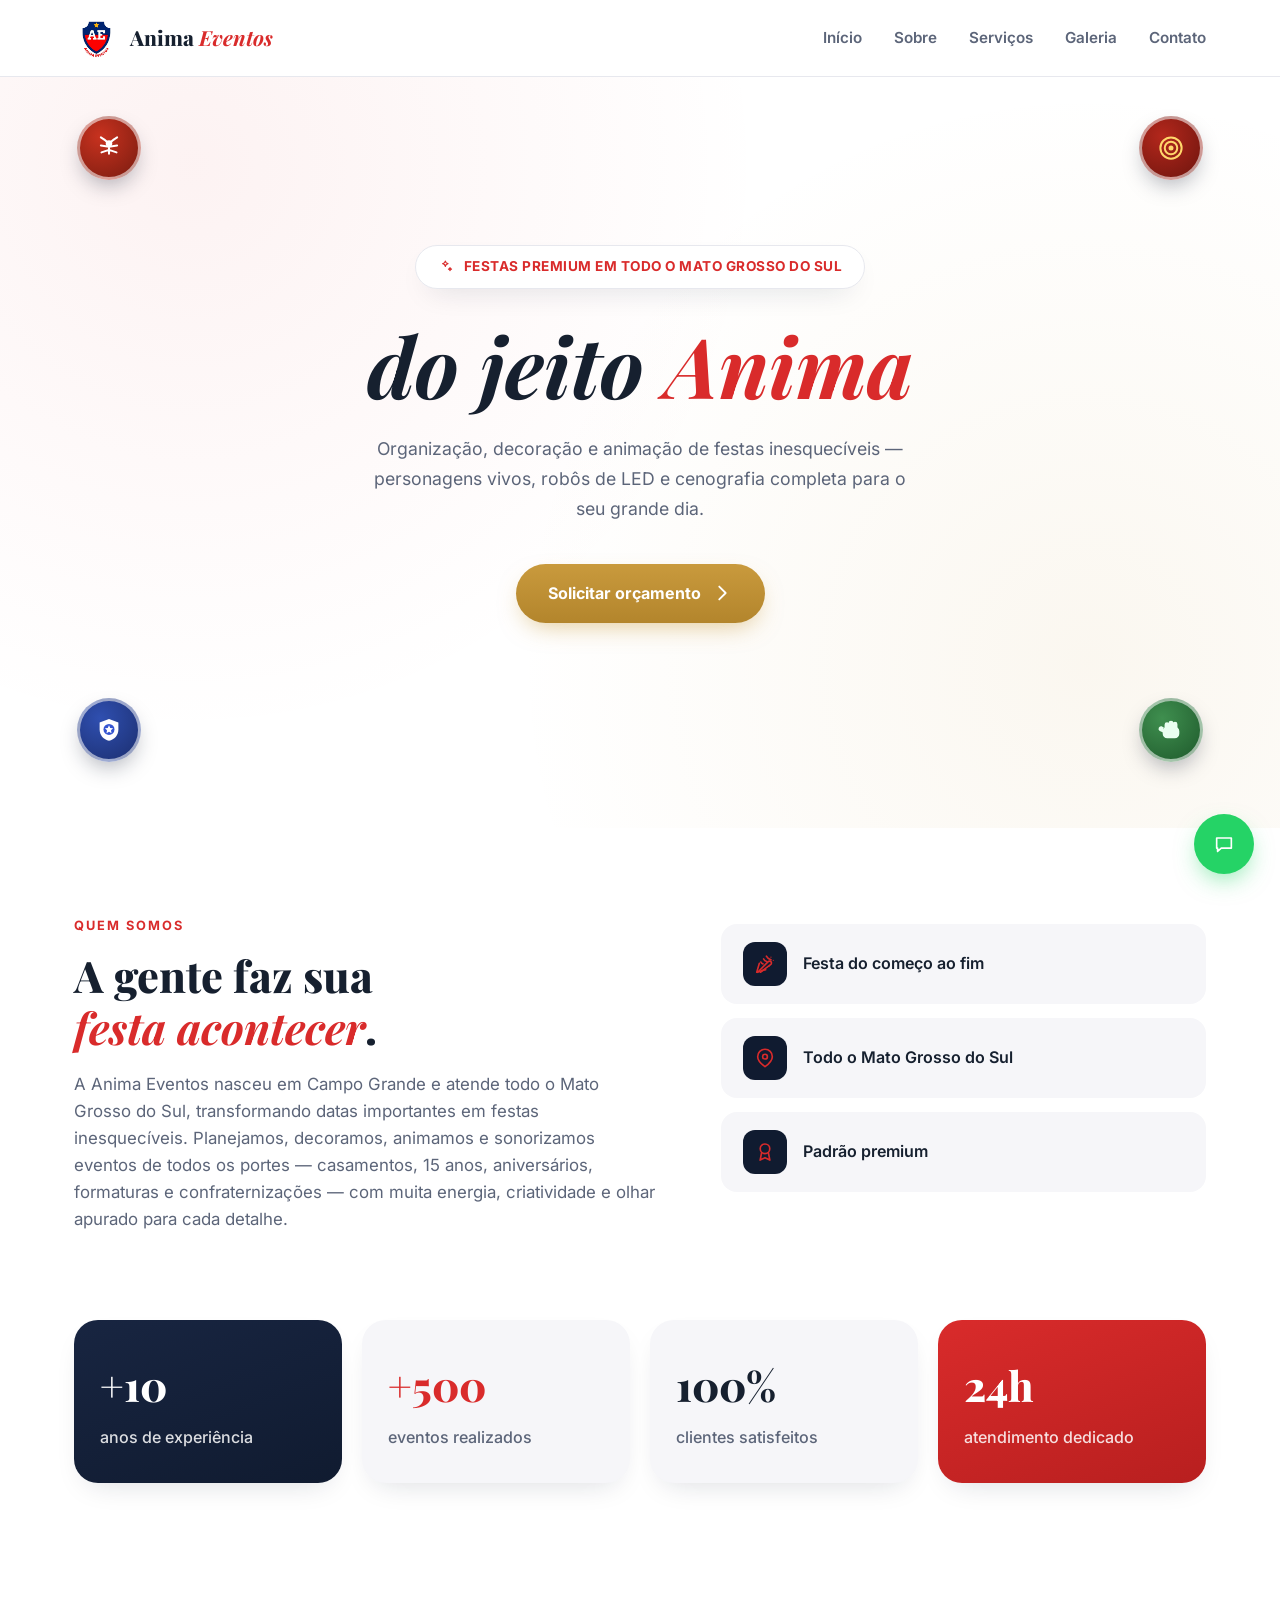
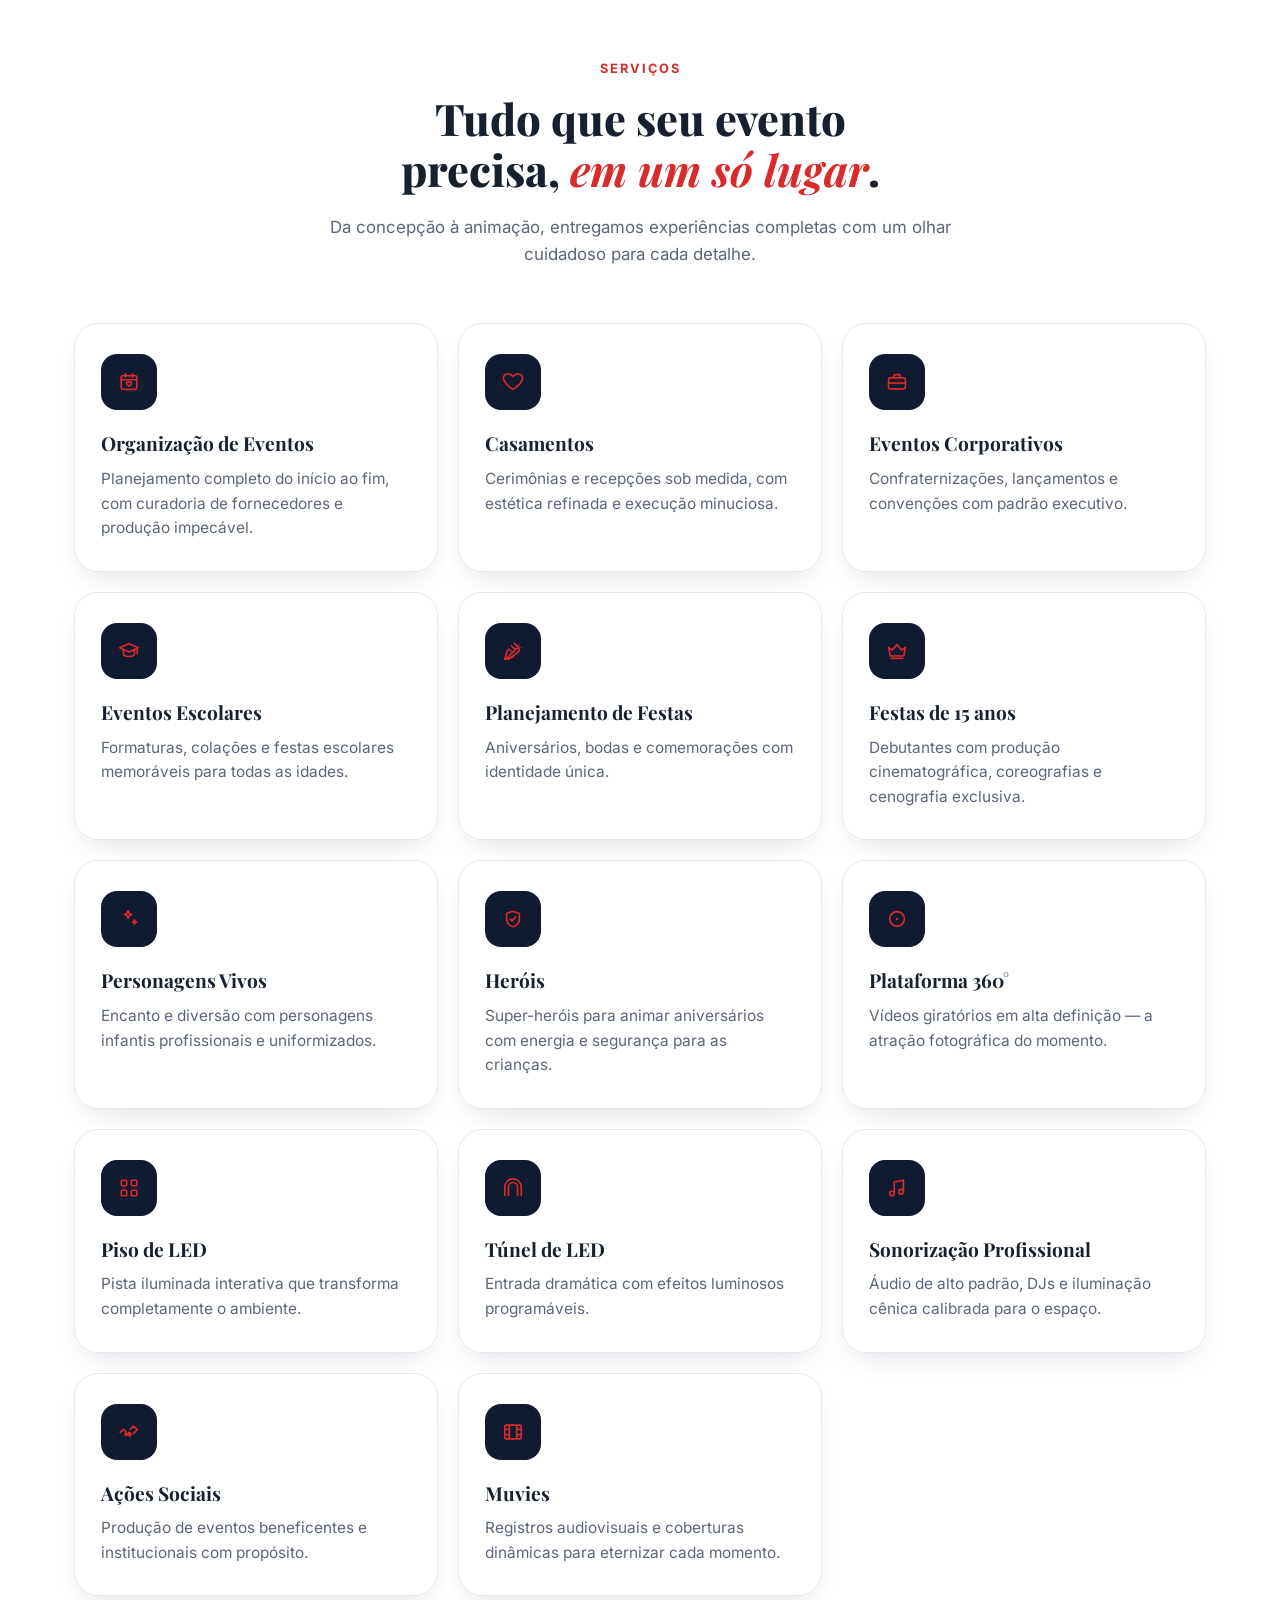
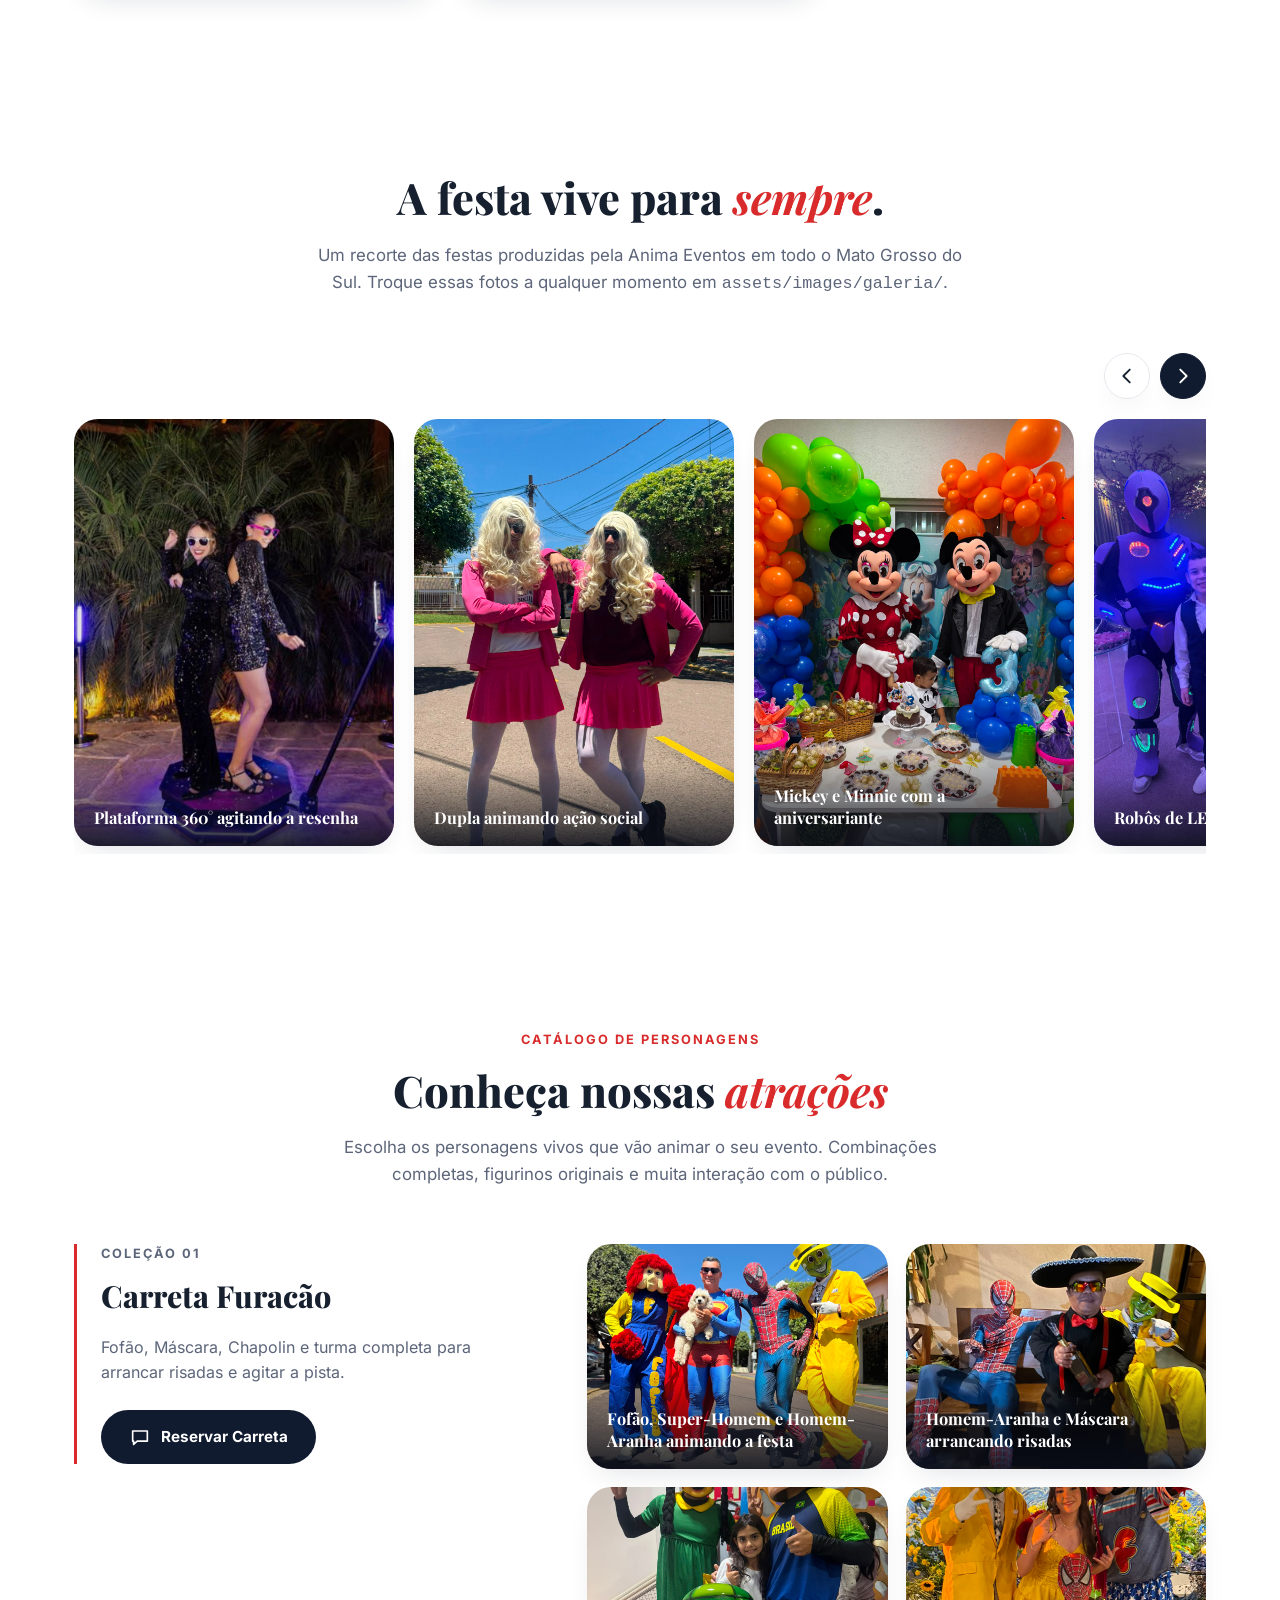
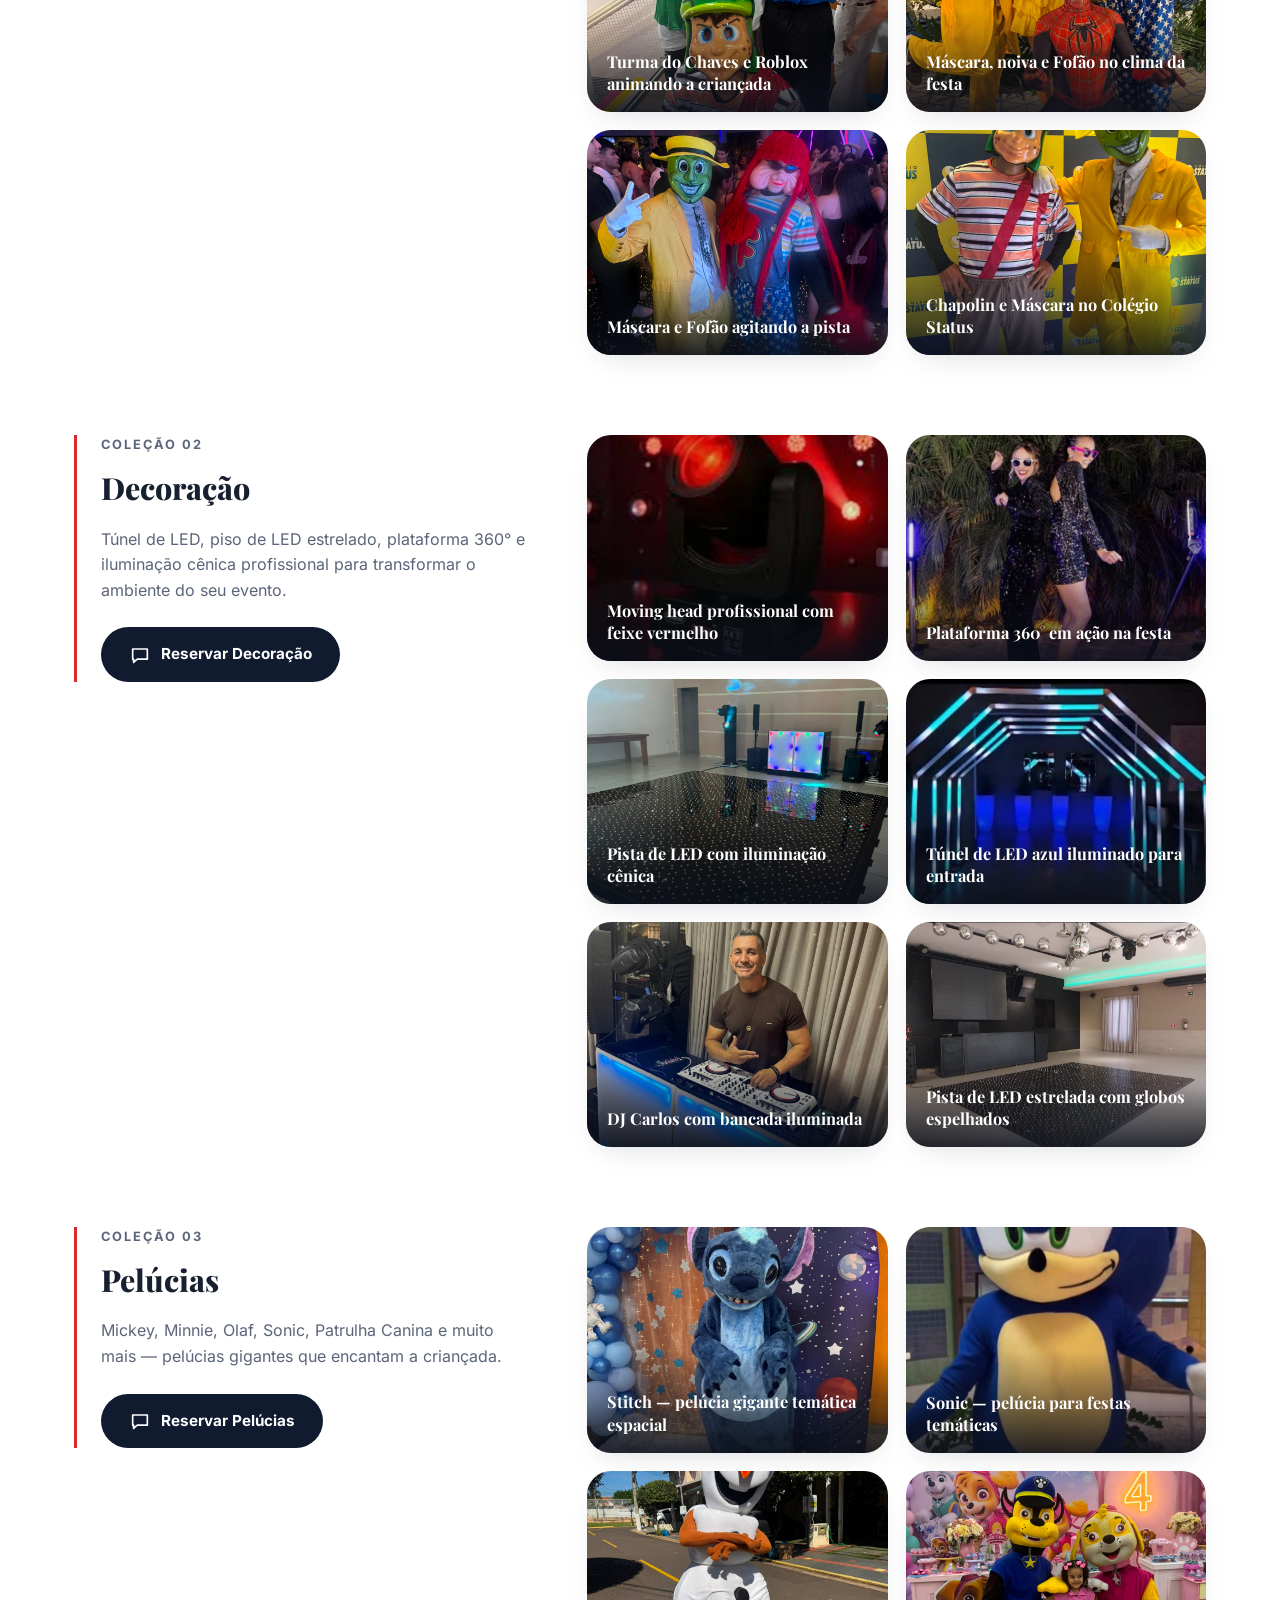
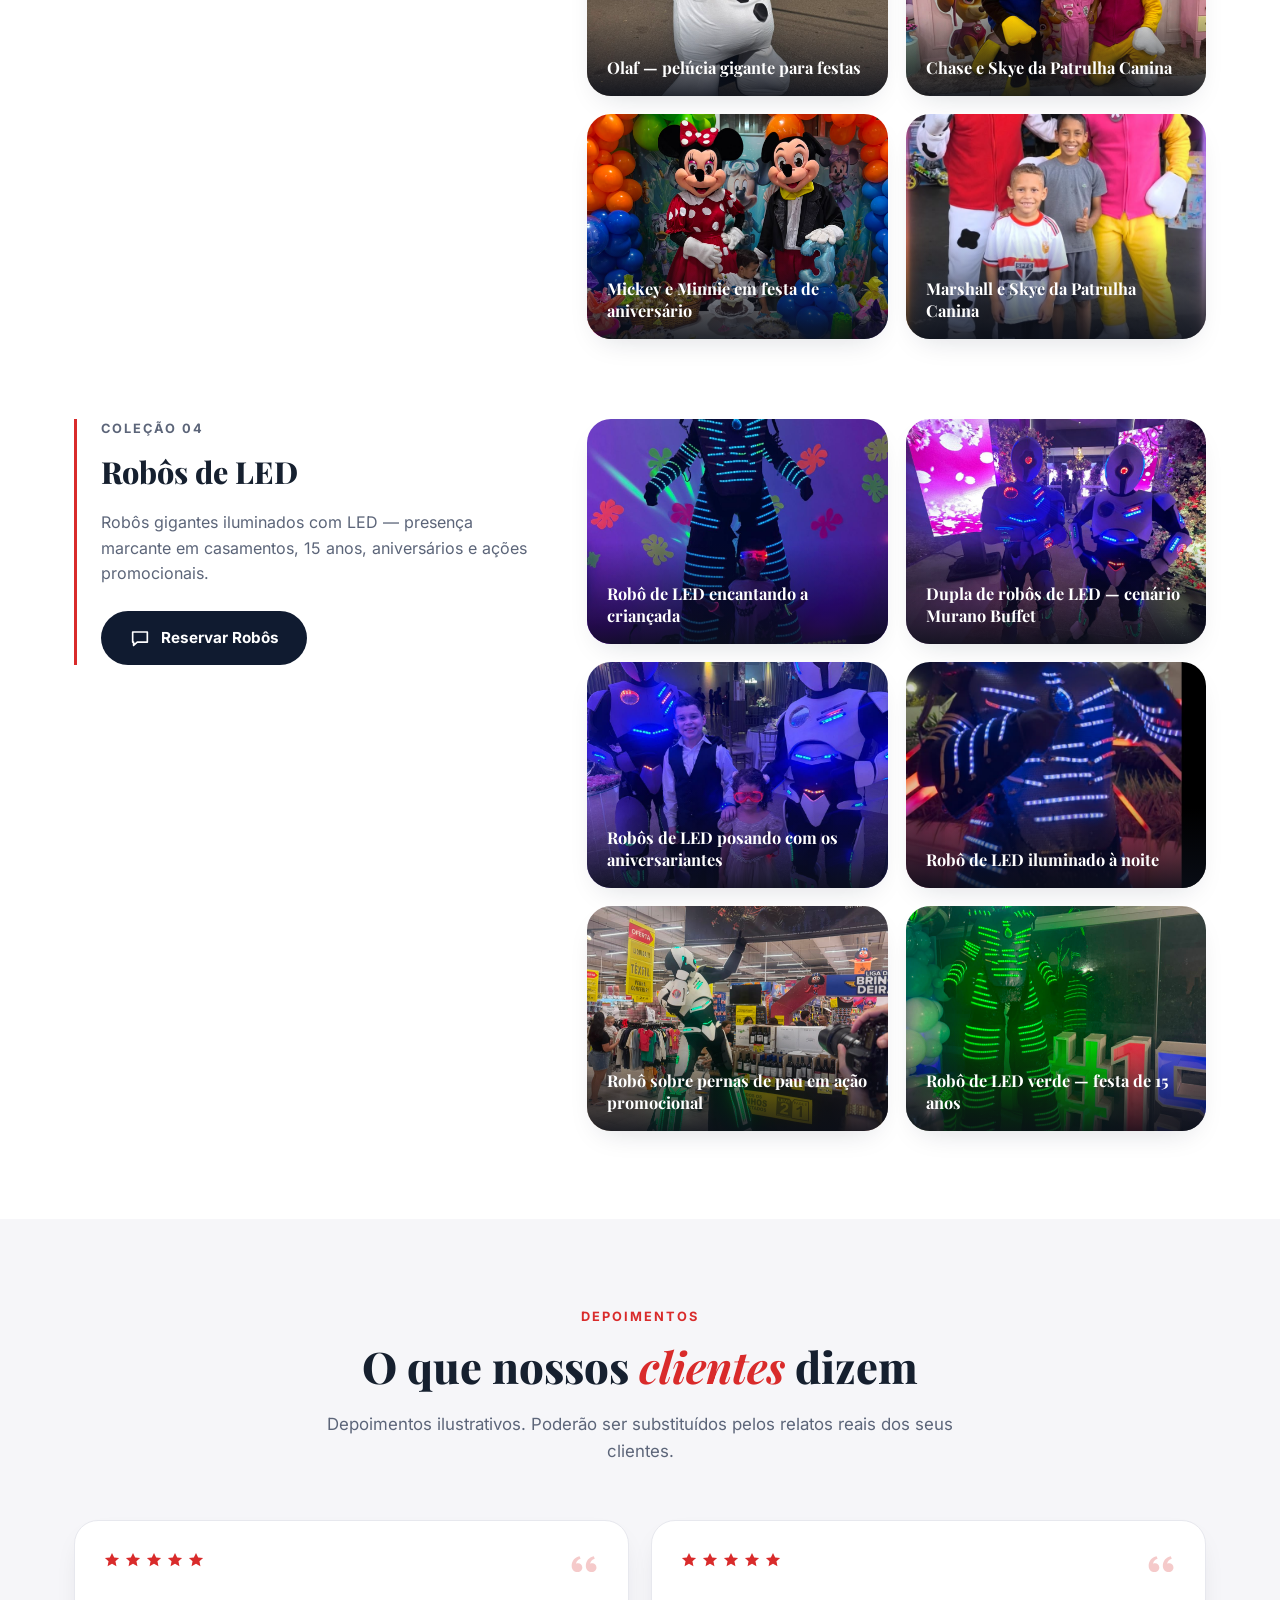
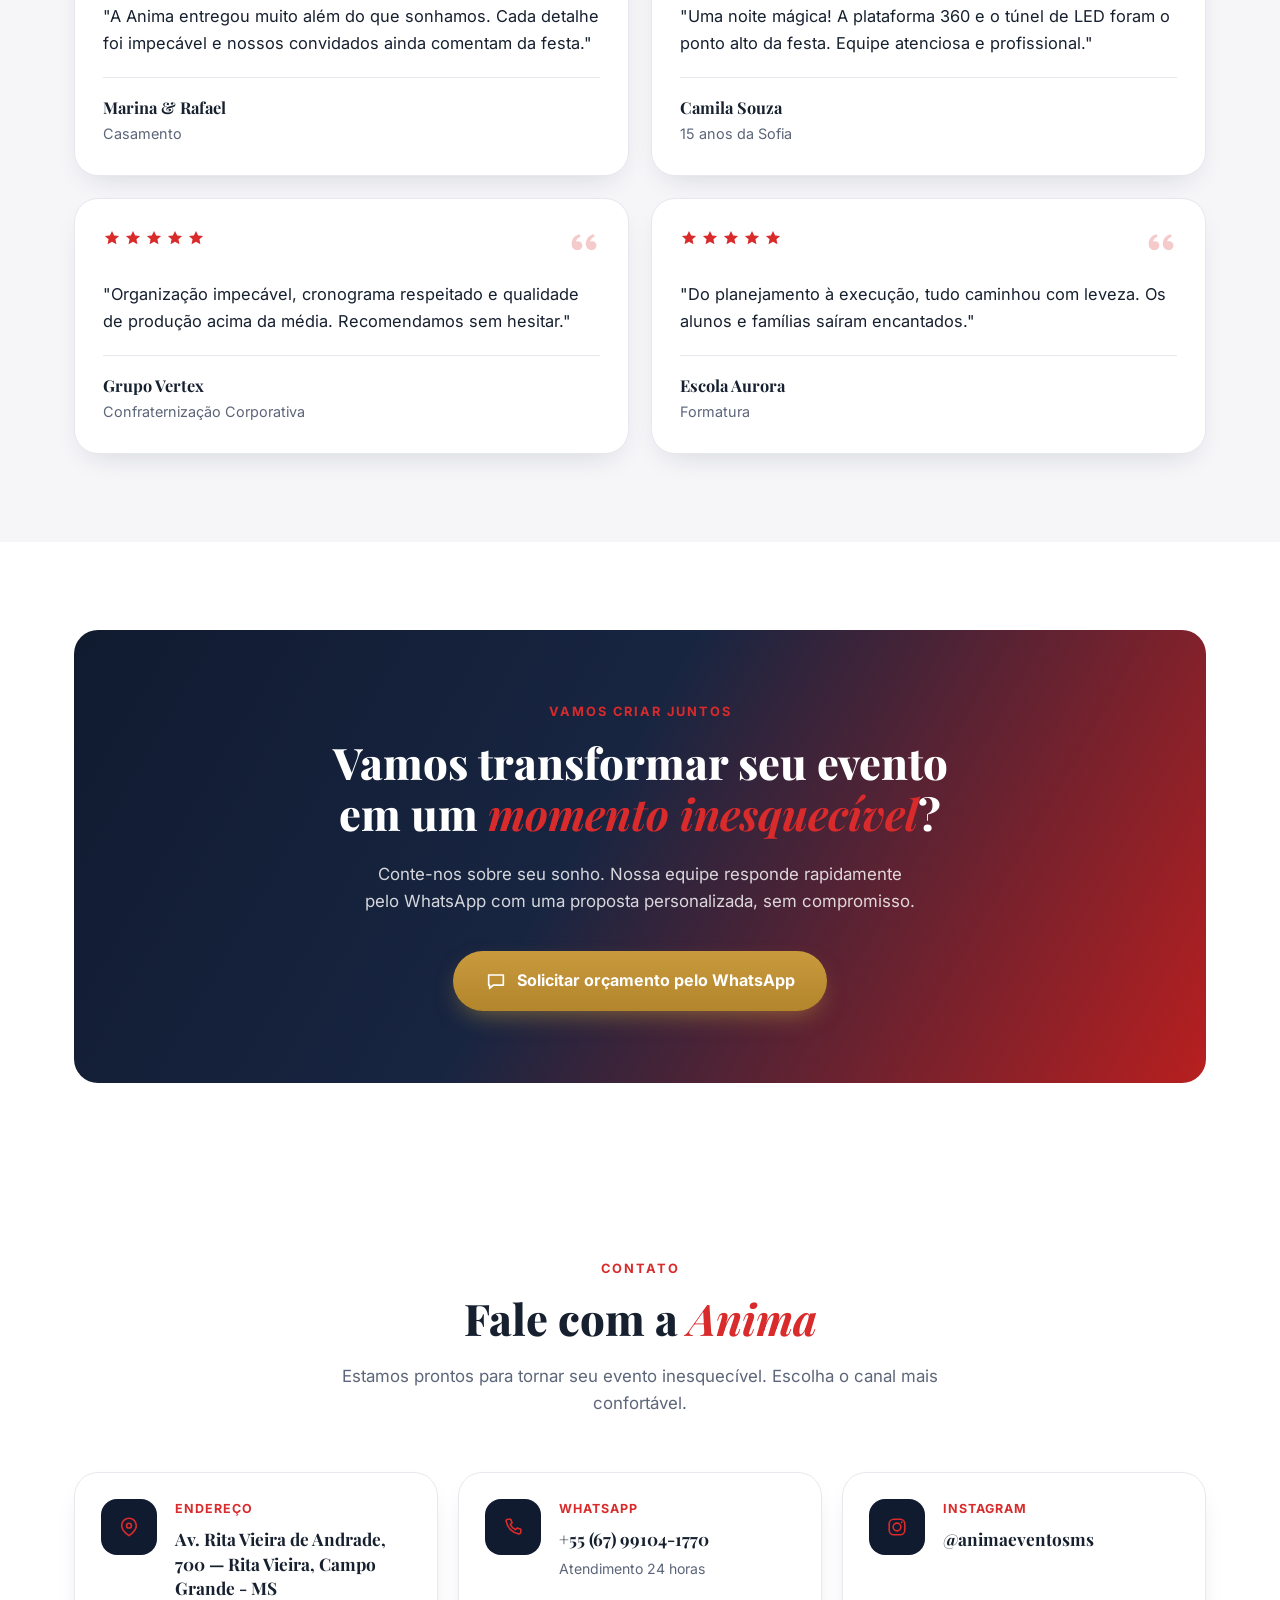
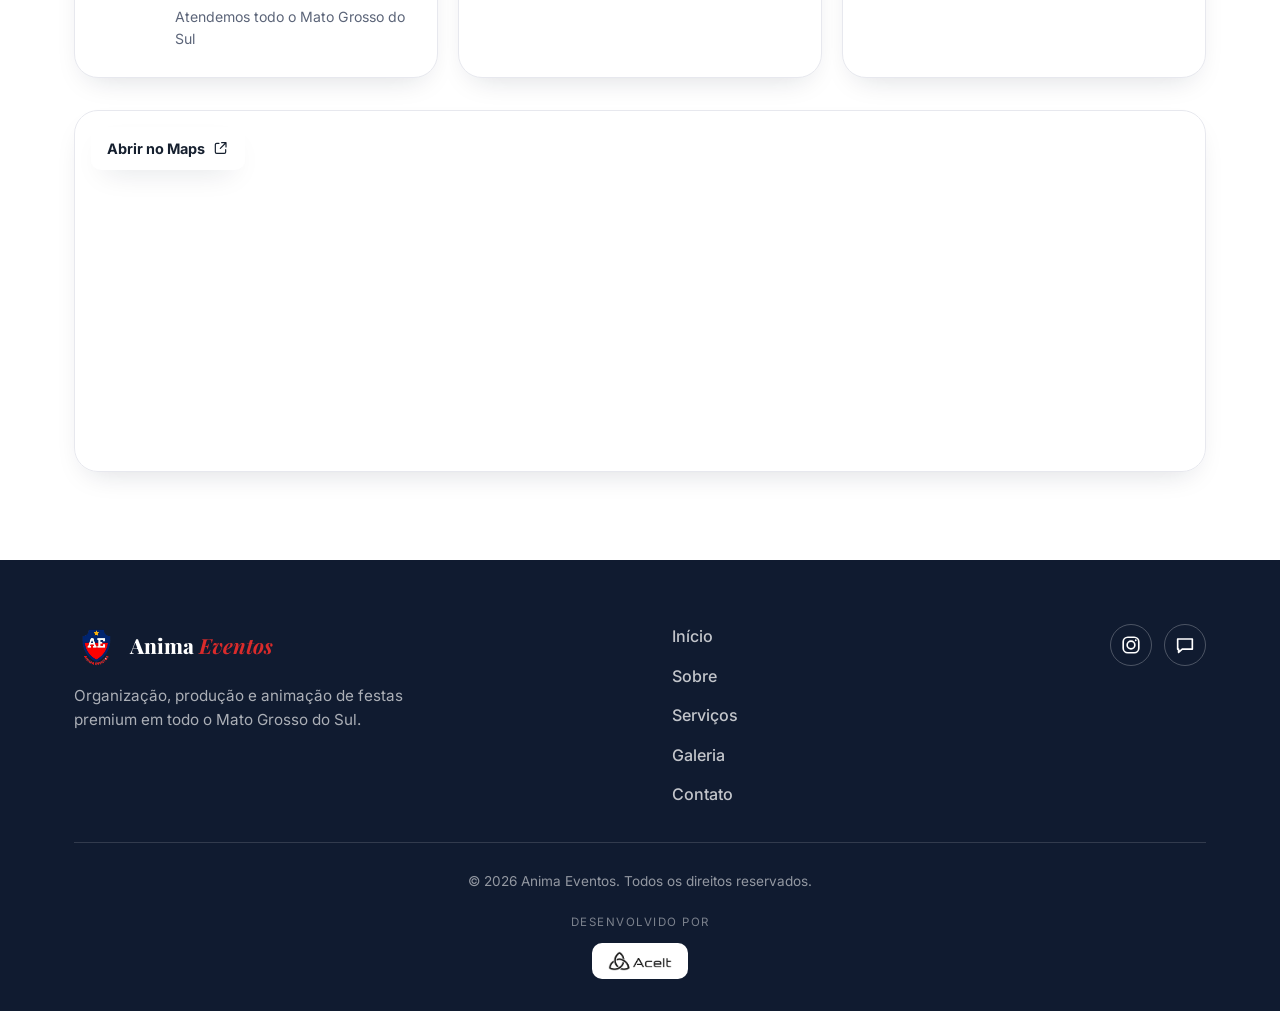
==== commit a428fc13: "fix: corrige animação de scroll e ícones do hero (mesmo fix do branch de trabalho)" ====
--- a/index.html
+++ b/index.html
@@ -41,6 +41,10 @@
   <symbol id="icon-menu" viewBox="0 0 24 24"><path fill="none" stroke="currentColor" stroke-width="1.8" stroke-linecap="round" d="M3.5 6.5h17M3.5 12h17M3.5 17.5h17"/></symbol>
   <symbol id="icon-close" viewBox="0 0 24 24"><path fill="none" stroke="currentColor" stroke-width="1.8" stroke-linecap="round" d="M5 5l14 14M19 5 5 19"/></symbol>
   <symbol id="icon-map-external" viewBox="0 0 24 24"><path fill="none" stroke="currentColor" stroke-width="1.8" stroke-linecap="round" stroke-linejoin="round" d="M9 5H5.5a2 2 0 0 0-2 2V18a2 2 0 0 0 2 2H17a2 2 0 0 0 2-2v-3.5M13 4h6.5V10.5M19 4.5 11 12.5"/></symbol>
+  <symbol id="hero-spider" viewBox="0 0 24 24"><g fill="none" stroke="#fff" stroke-width="1.6" stroke-linecap="round"><path d="M12 8.5v8M12 8.5 8 5M12 8.5l4-3.5M12 11l-6.5-1M12 11l6.5-1M12 13.5l-6 2M12 13.5l6 2M8.5 5.5l-3-2M15.5 5.5l3-2"/></g><circle cx="12" cy="8.3" r="2.6" fill="#fff"/></symbol>
+  <symbol id="hero-shield" viewBox="0 0 24 24"><path fill="#fff" d="M12 3.2 19.5 6v5.3c0 5-3.2 8.2-7.5 9.3-4.3-1.1-7.5-4.3-7.5-9.3V6Z"/><circle cx="12" cy="11.5" r="4.4" fill="#3555d1"/><path fill="#fff" d="m12 8.2 1 2.1 2.3.3-1.7 1.6.4 2.3-2-1.1-2 1.1.4-2.3-1.7-1.6 2.3-.3Z"/></symbol>
+  <symbol id="hero-arc" viewBox="0 0 24 24"><circle cx="12" cy="12" r="8.5" fill="none" stroke="#ffd76b" stroke-width="1.6"/><circle cx="12" cy="12" r="5" fill="none" stroke="#ffd76b" stroke-width="1.6"/><circle cx="12" cy="12" r="2" fill="#ffd76b"/></symbol>
+  <symbol id="hero-fist" viewBox="0 0 24 24"><g fill="#e9fff0" stroke="#e9fff0" stroke-width="1.3" stroke-linejoin="round"><rect x="6" y="10" width="12" height="8" rx="3"/><rect x="7.5" y="6.5" width="2.6" height="6" rx="1.3"/><rect x="10.7" y="5.3" width="2.6" height="7.2" rx="1.3"/><rect x="13.9" y="6" width="2.6" height="6.5" rx="1.3"/><path d="M6 13.5 3.3 12.2a1.4 1.4 0 0 1 1.2-2.5L6 10.5"/></g></symbol>
 </svg>
 
 <!-- ===== NAVBAR ===== -->
@@ -68,10 +72,10 @@
 <!-- ===== HERO ===== -->
 <section class="hero" id="topo">
   <div class="hero__decor" aria-hidden="true">
-    <span class="hero__fig hero__fig--1" title="Homem-Aranha">🕷️</span>
-    <span class="hero__fig hero__fig--2" title="Homem de Ferro">🤖</span>
-    <span class="hero__fig hero__fig--3" title="Capitão América">🛡️</span>
-    <span class="hero__fig hero__fig--4" title="Hulk">💪</span>
+    <span class="hero__fig hero__fig--1 hero__fig--spider" title="Homem-Aranha"><svg class="icon"><use href="#hero-spider"/></svg></span>
+    <span class="hero__fig hero__fig--2 hero__fig--iron" title="Homem de Ferro"><svg class="icon"><use href="#hero-arc"/></svg></span>
+    <span class="hero__fig hero__fig--3 hero__fig--cap" title="Capitão América"><svg class="icon"><use href="#hero-shield"/></svg></span>
+    <span class="hero__fig hero__fig--4 hero__fig--hulk" title="Hulk"><svg class="icon"><use href="#hero-fist"/></svg></span>
   </div>
 
   <div class="container hero__content">
--- a/css/style.css
+++ b/css/style.css
@@ -139,8 +139,15 @@
 .section--muted { background: var(--bg-soft); }
 
 /* ============ REVEAL ============ */
-.reveal { opacity: 0; transform: translateY(28px); transition: opacity .7s ease, transform .7s ease; }
-.reveal.is-visible { opacity: 1; transform: translateY(0); }
+@keyframes fade-up {
+  from { opacity: 0; transform: translateY(28px); }
+  to { opacity: 1; transform: translateY(0); }
+}
+.reveal { animation: fade-up .8s ease-out both; }
+
+@media (prefers-reduced-motion: reduce) {
+  .reveal { animation: none; }
+}
 
 /* ============ BUTTONS ============ */
 .btn {
@@ -231,15 +238,31 @@
 .hero__decor { position: absolute; inset: 0; pointer-events: none; }
 .hero__fig {
   position: absolute;
-  font-size: 2.4rem;
-  opacity: 0.9;
+  display: flex;
+  align-items: center;
+  justify-content: center;
+  width: 64px;
+  height: 64px;
+  border-radius: 50%;
+  border: 3px solid rgba(255,255,255,.55);
   animation: hero-float 6s ease-in-out infinite;
-  filter: drop-shadow(0 8px 14px rgba(16,27,48,.15));
-}
-.hero__fig--1 { top: 20%; left: 10%; animation-delay: 0s; }
-.hero__fig--2 { top: 24%; right: 9%; animation-delay: .8s; }
-.hero__fig--3 { bottom: 16%; left: 14%; animation-delay: 1.6s; }
-.hero__fig--4 { bottom: 20%; right: 13%; animation-delay: 2.4s; }
+  box-shadow: 0 10px 22px -6px rgba(16,27,48,.35);
+}
+.hero__fig .icon { width: 30px; height: 30px; }
+.hero__fig--spider { background: radial-gradient(circle at 35% 30%, #c8321f, #7a1c10); }
+.hero__fig--iron { background: radial-gradient(circle at 35% 30%, #b3271c, #6e150e); }
+.hero__fig--cap { background: radial-gradient(circle at 35% 30%, #2f4fb0, #1c2f70); }
+.hero__fig--hulk { background: radial-gradient(circle at 35% 30%, #3f8f4f, #1f5a2c); }
+.hero__fig--1 { top: 14%; left: 6%; animation-delay: 0s; }
+.hero__fig--2 { top: 14%; right: 6%; animation-delay: .8s; }
+.hero__fig--3 { bottom: 8%; left: 6%; animation-delay: 1.6s; }
+.hero__fig--4 { bottom: 8%; right: 6%; animation-delay: 2.4s; }
+@media (max-width: 640px) {
+  .hero__fig { width: 44px; height: 44px; }
+  .hero__fig .icon { width: 20px; height: 20px; }
+  .hero__fig--1, .hero__fig--2 { top: 4%; }
+  .hero__fig--3, .hero__fig--4 { bottom: 2%; }
+}
 @keyframes hero-float {
   0%, 100% { transform: translateY(0); }
   50% { transform: translateY(-18px); }
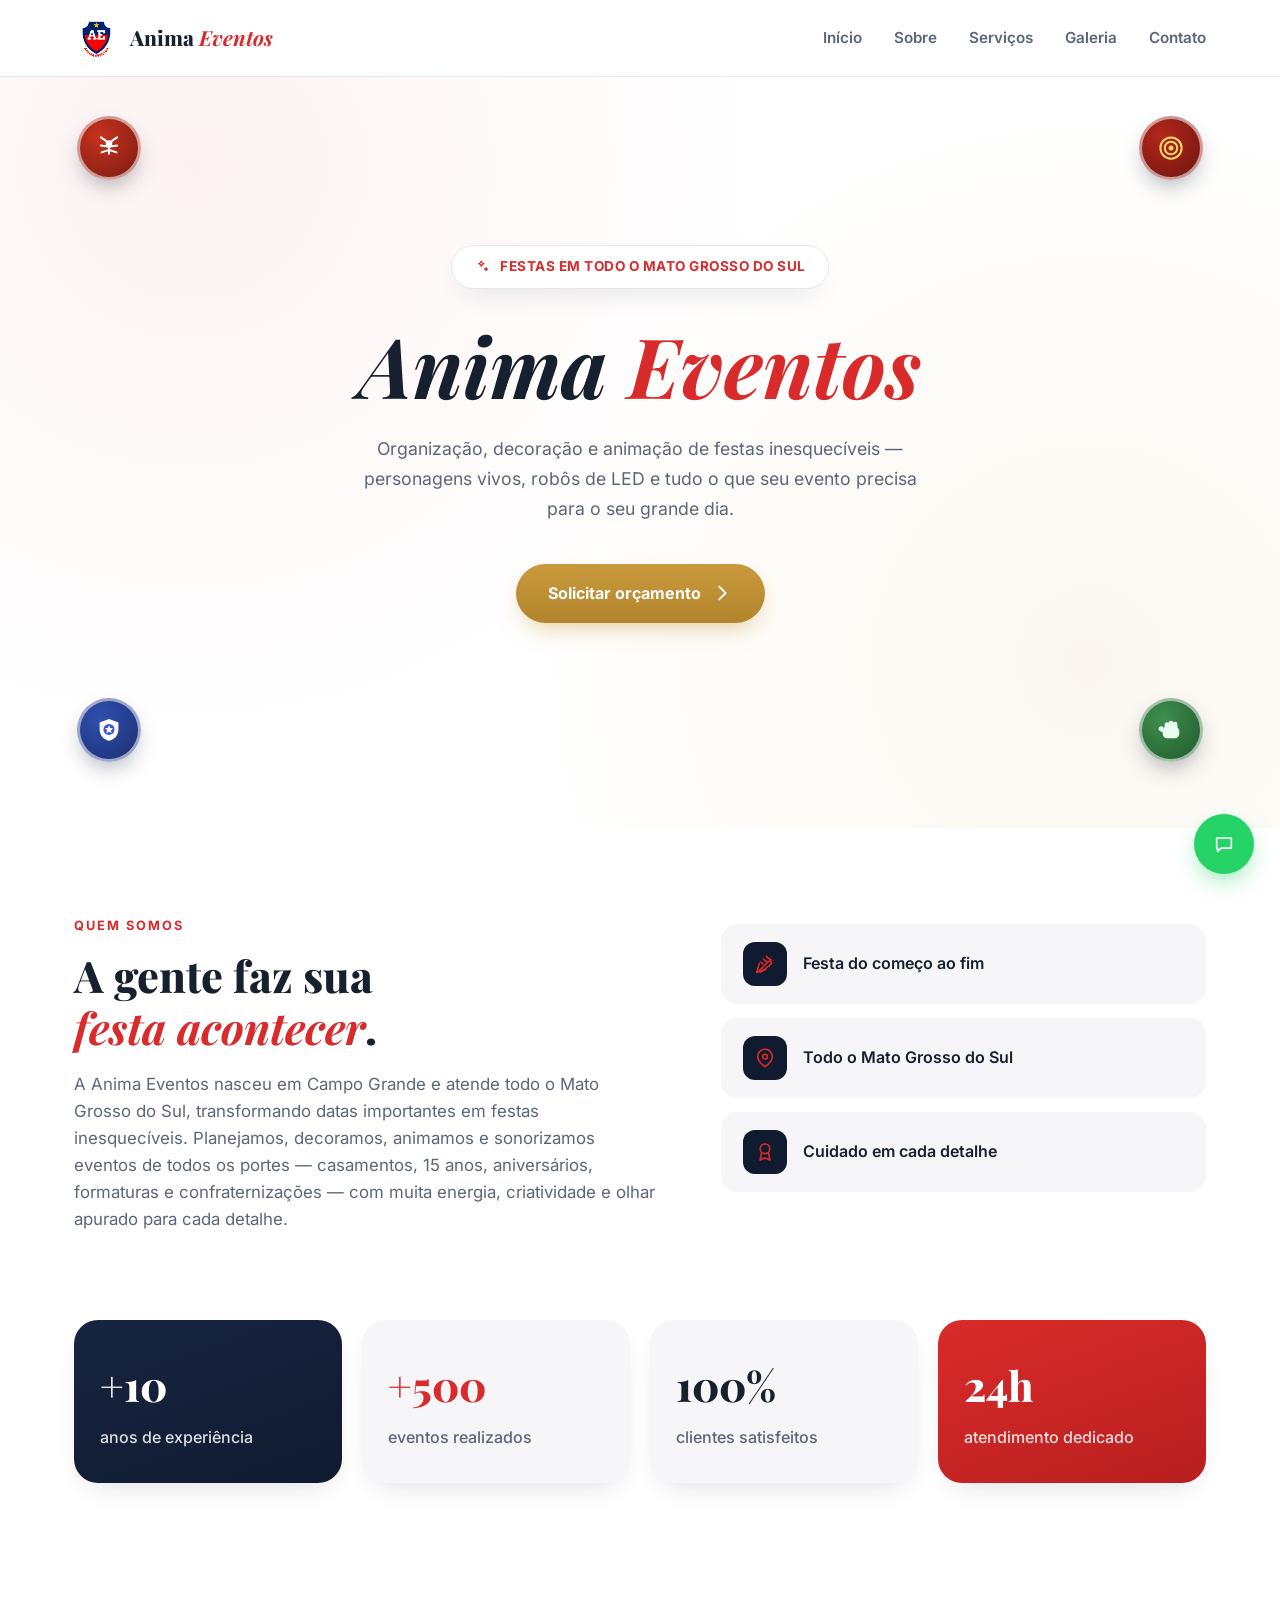
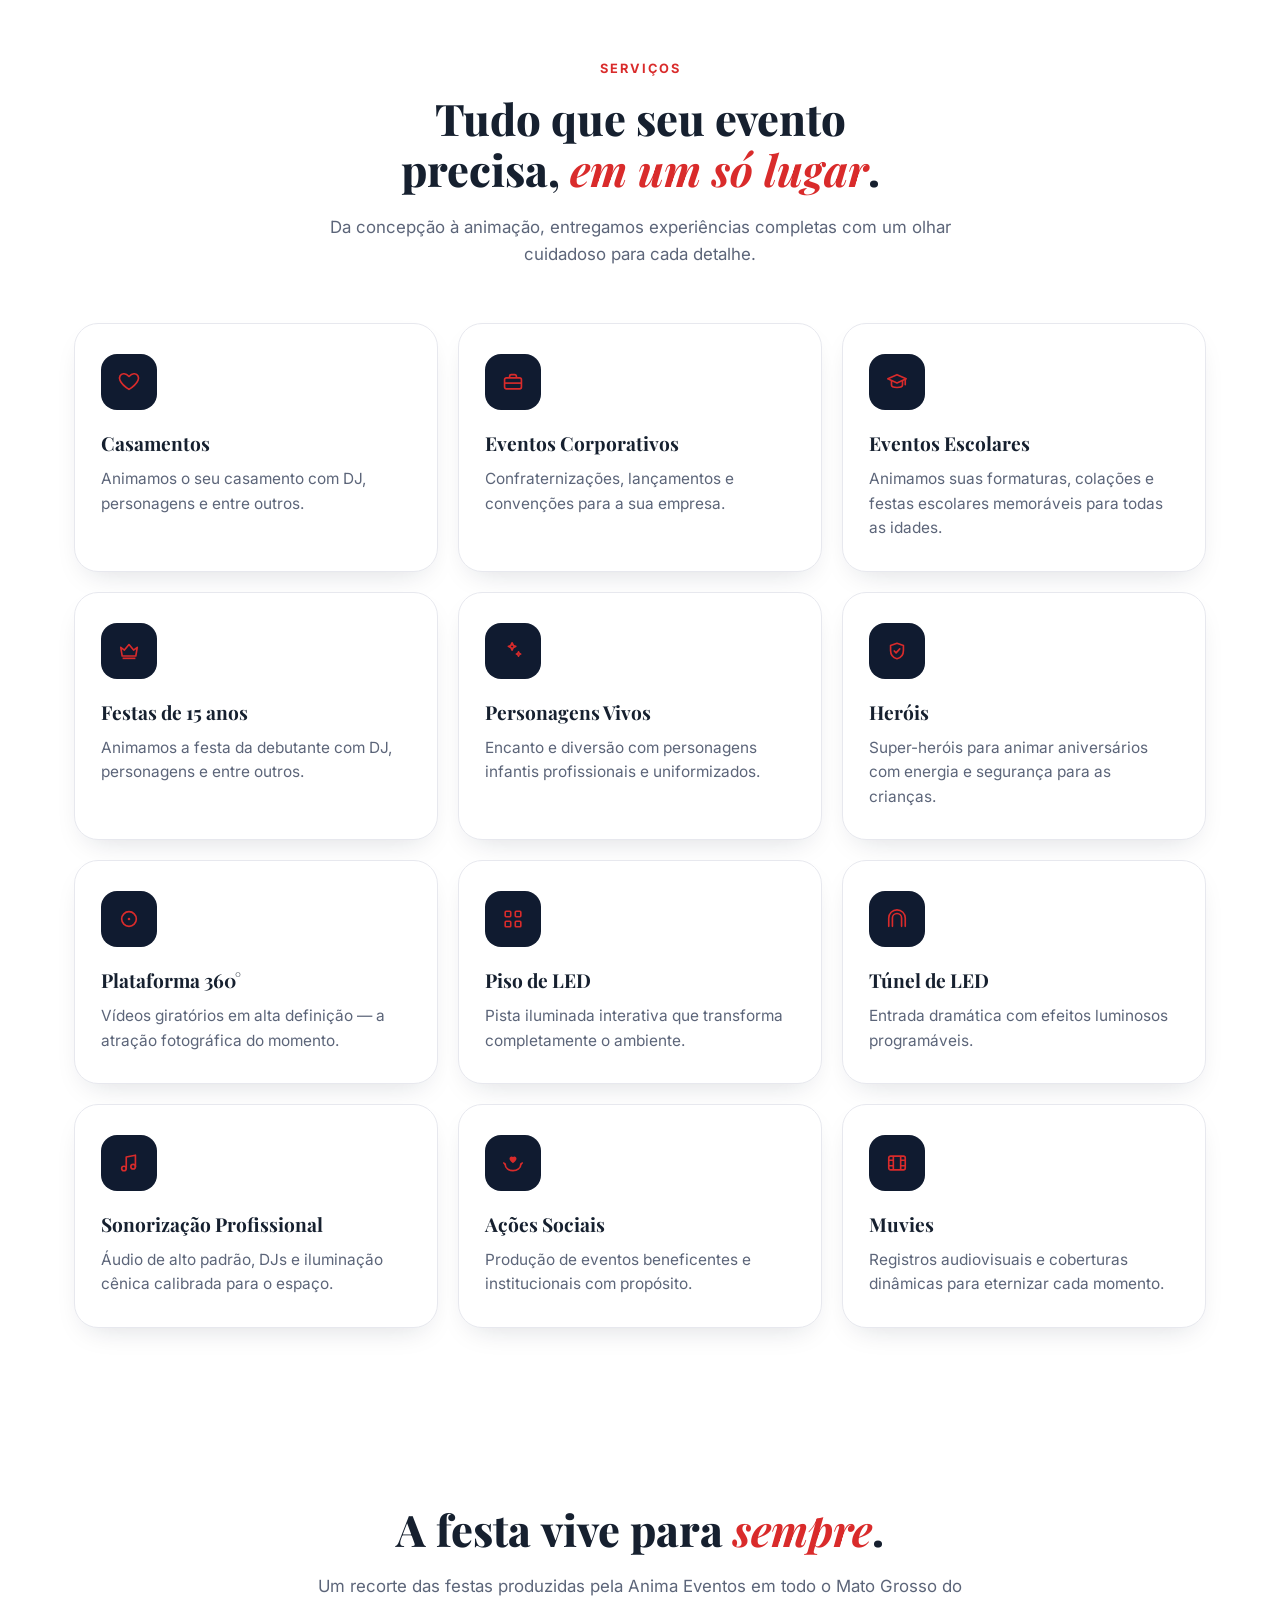
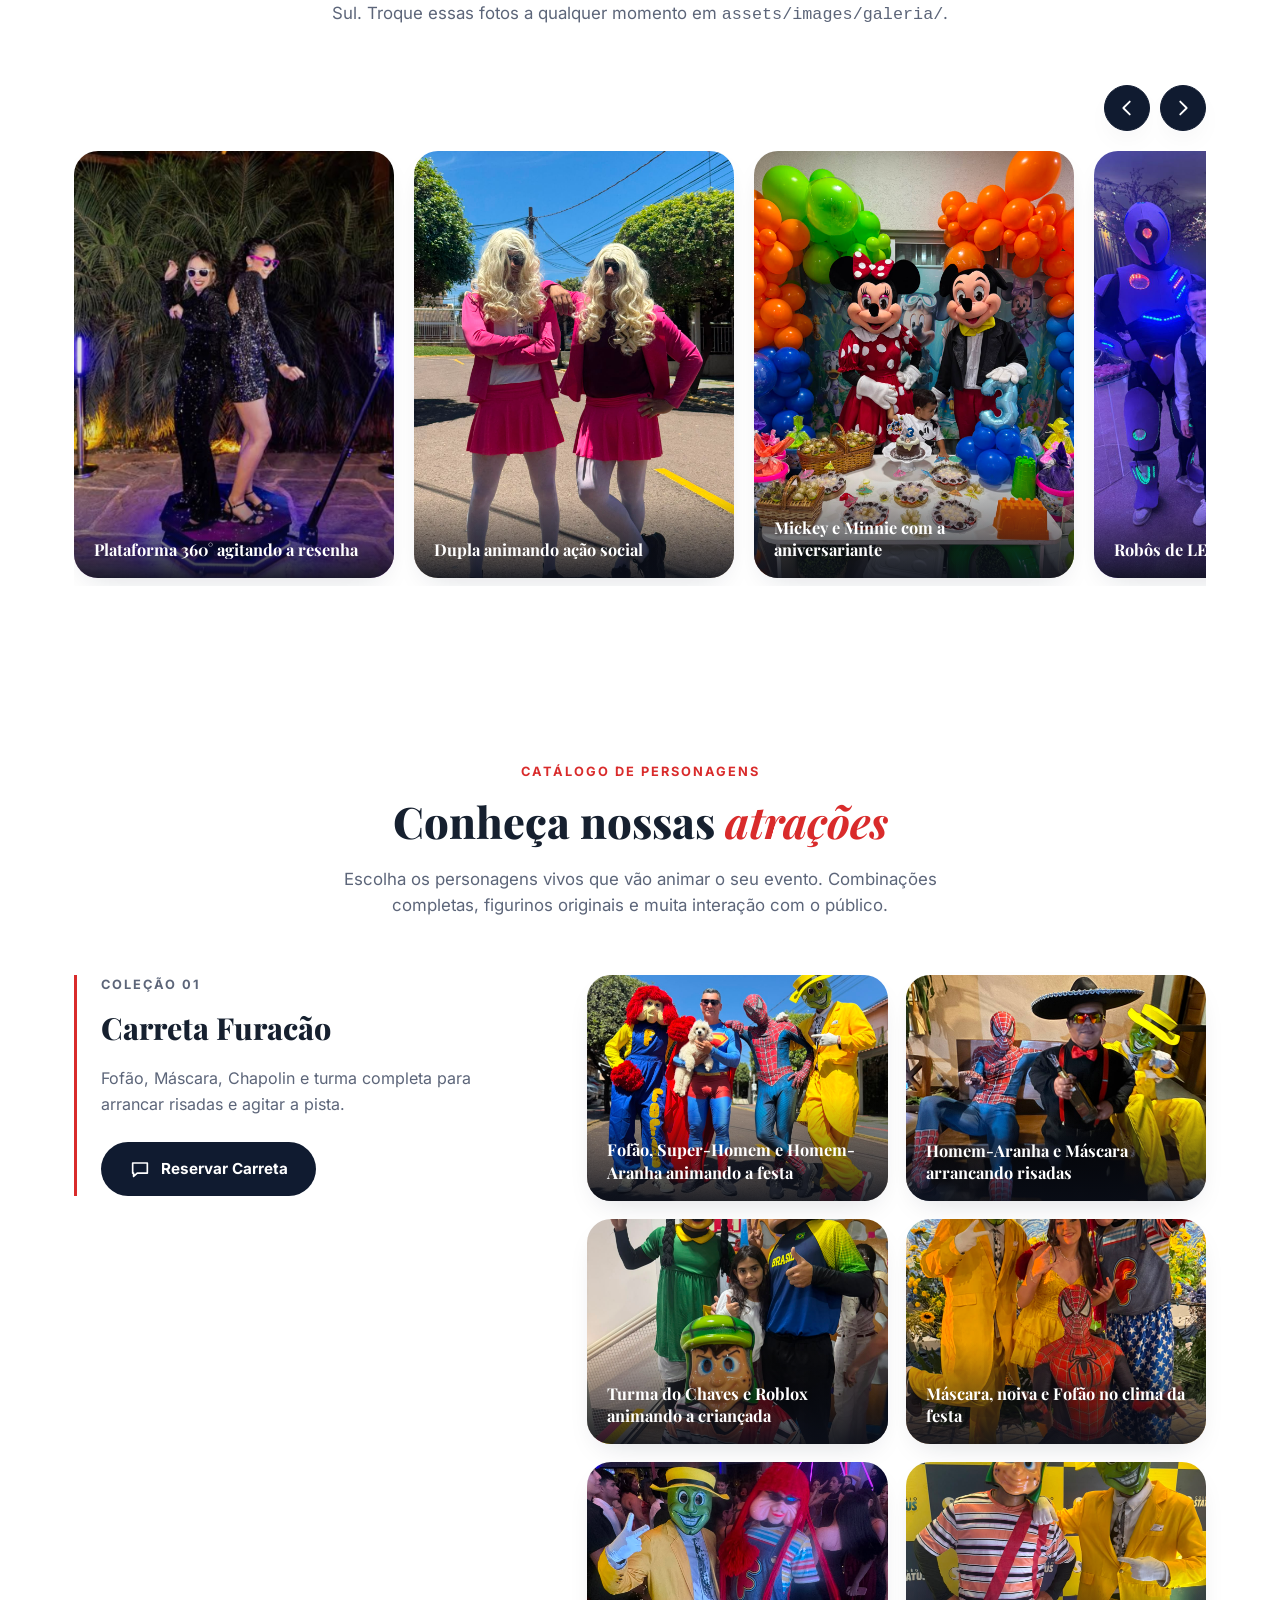
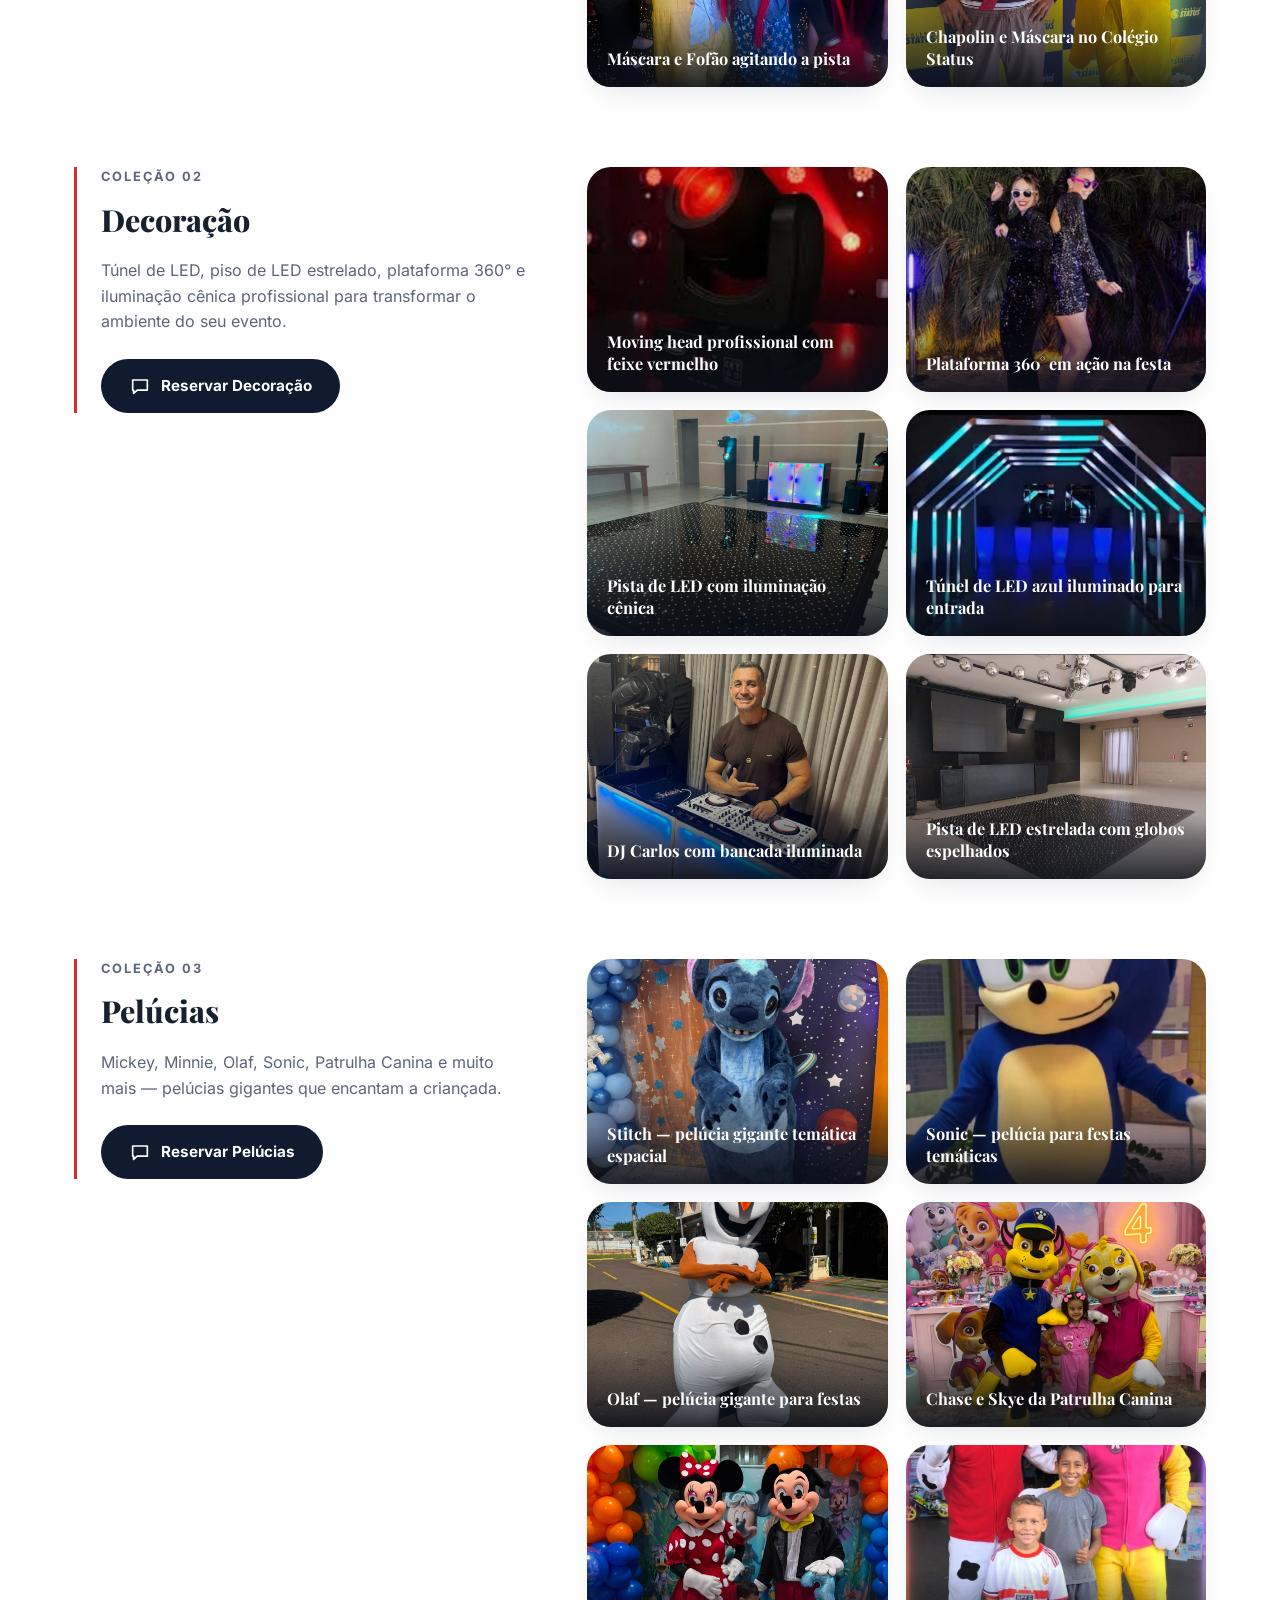
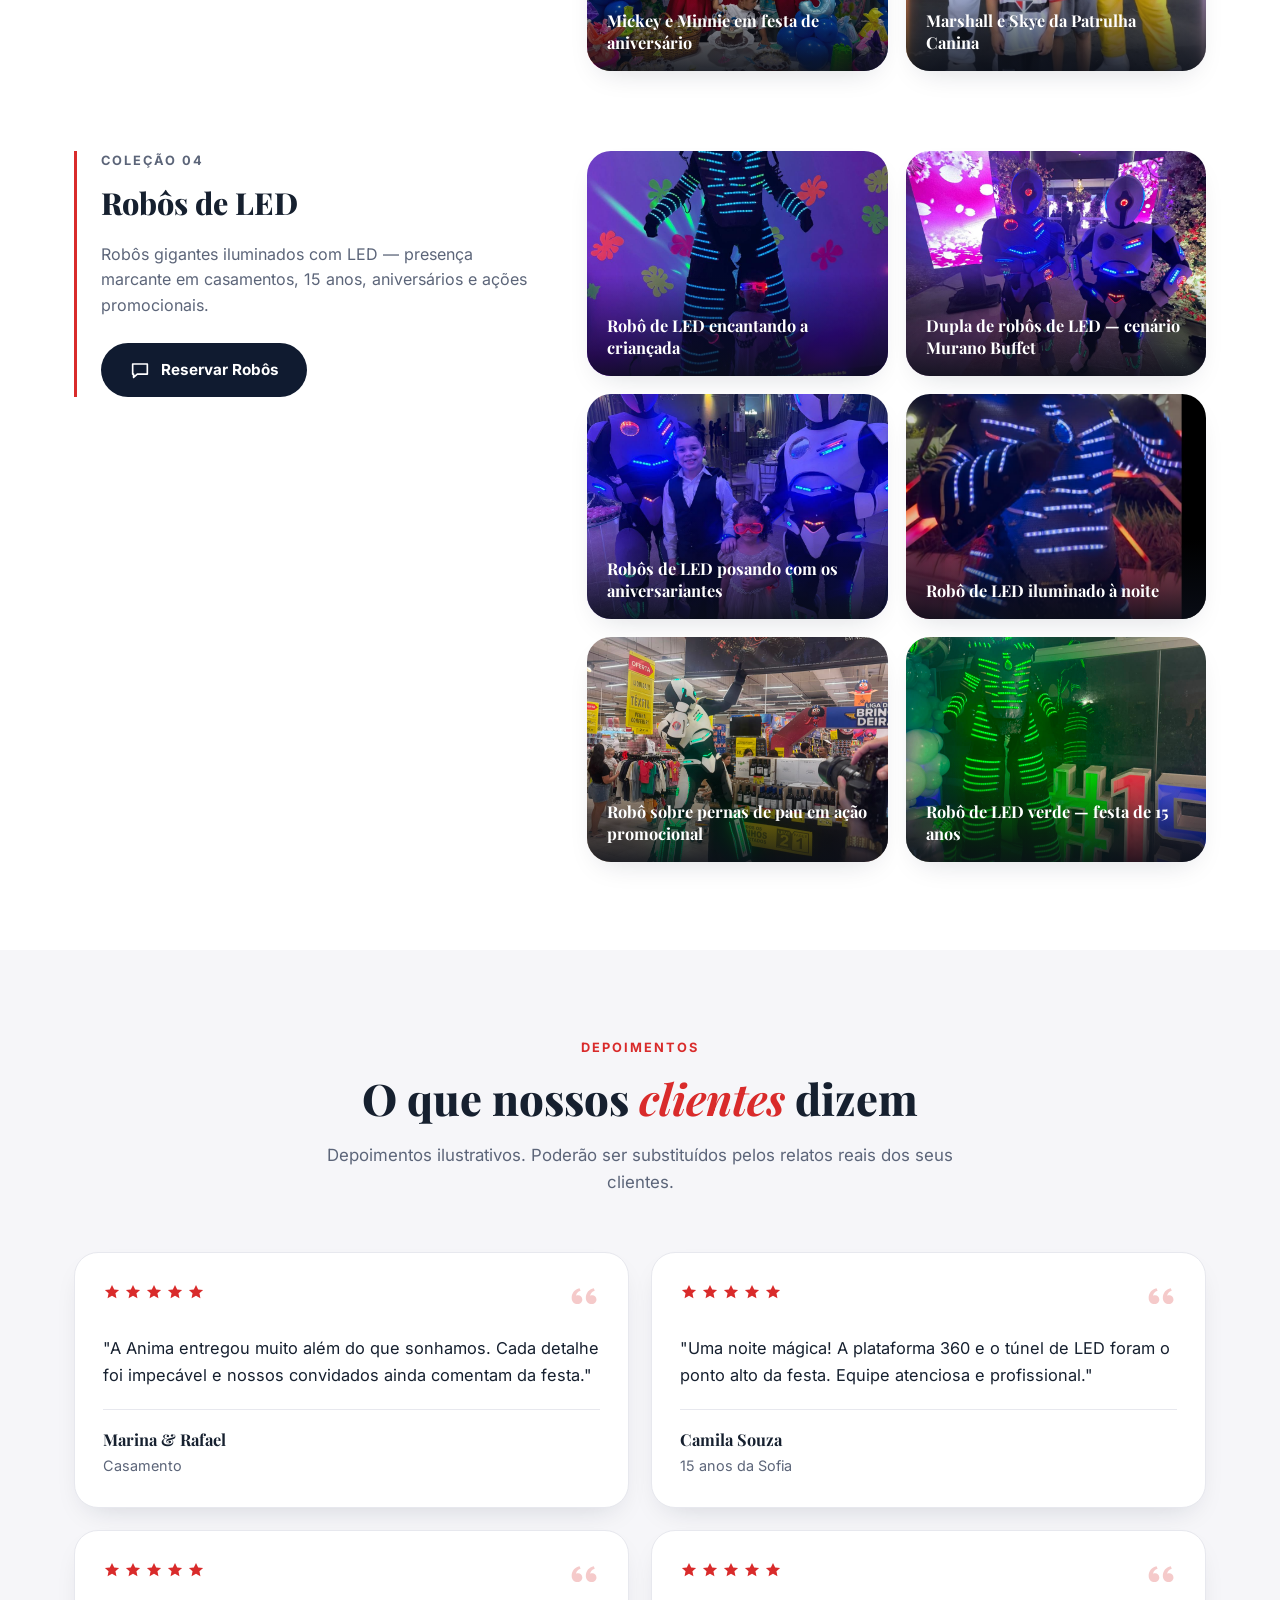
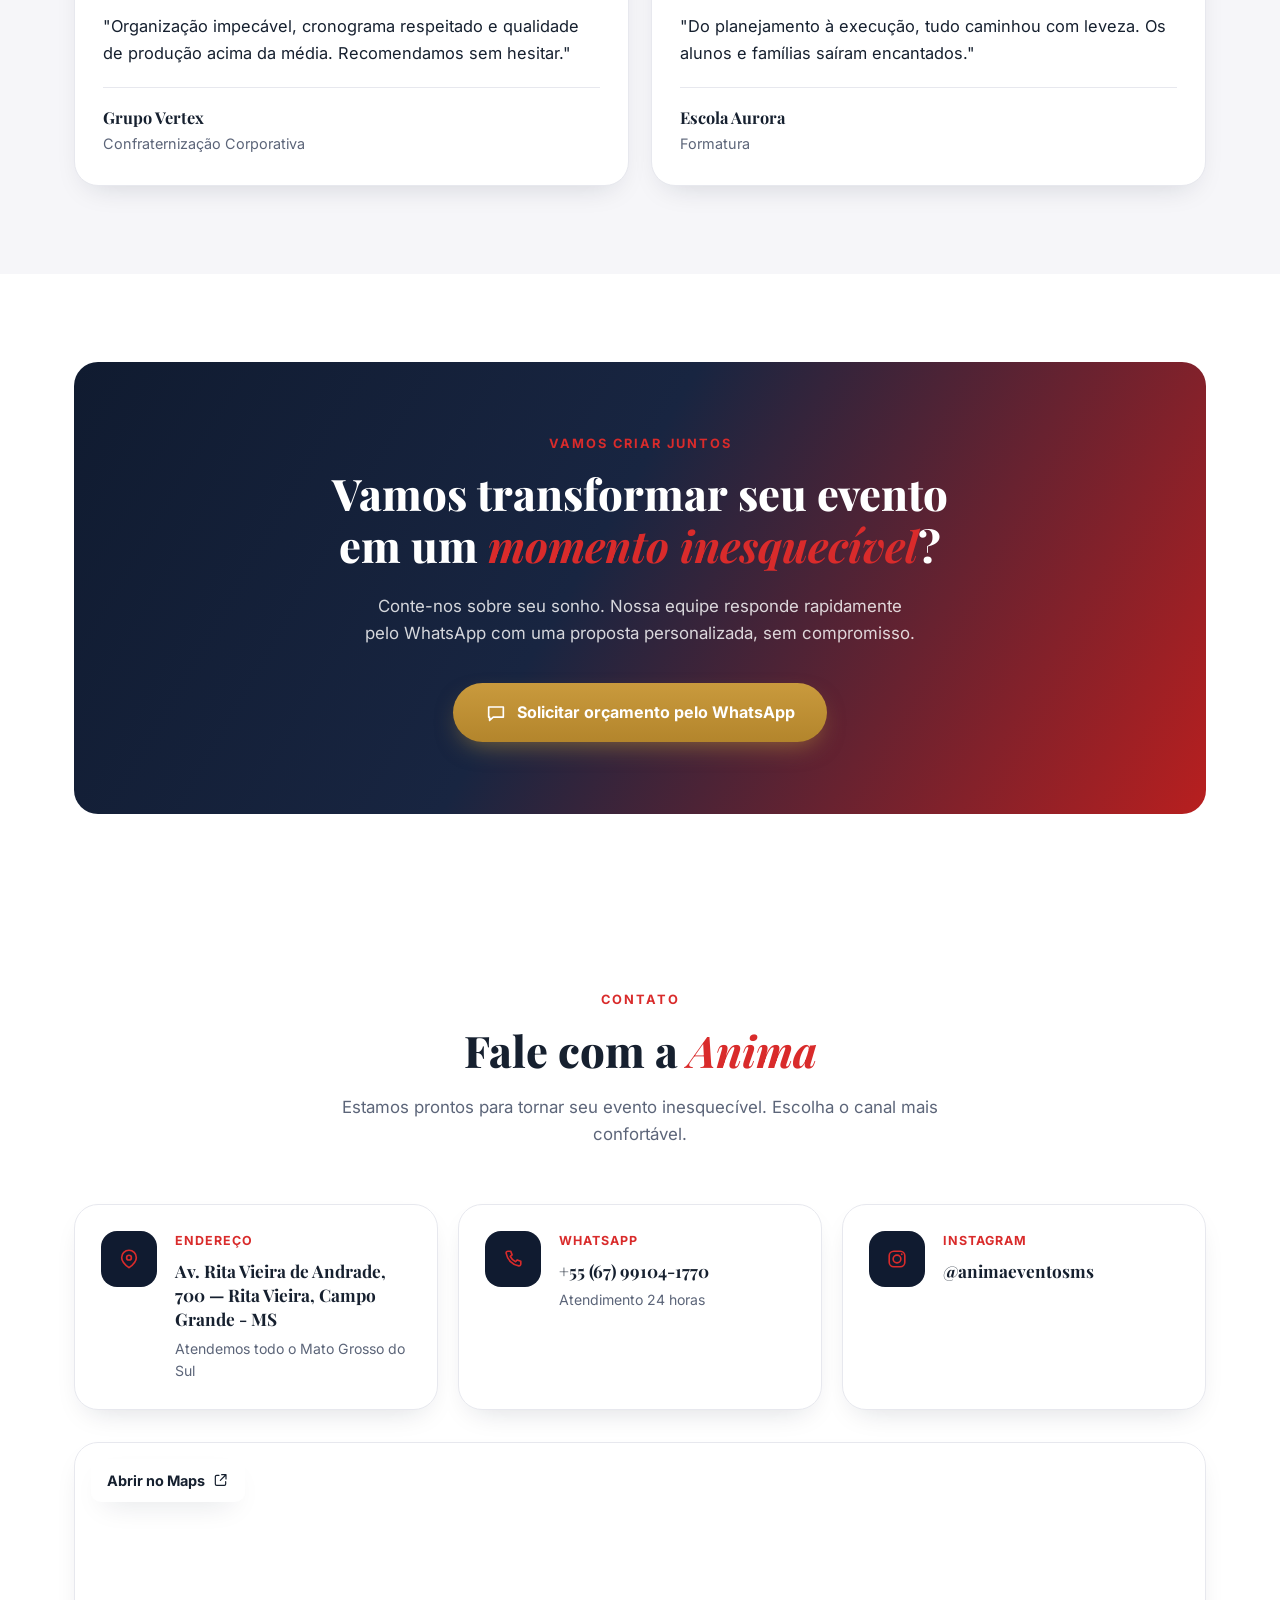
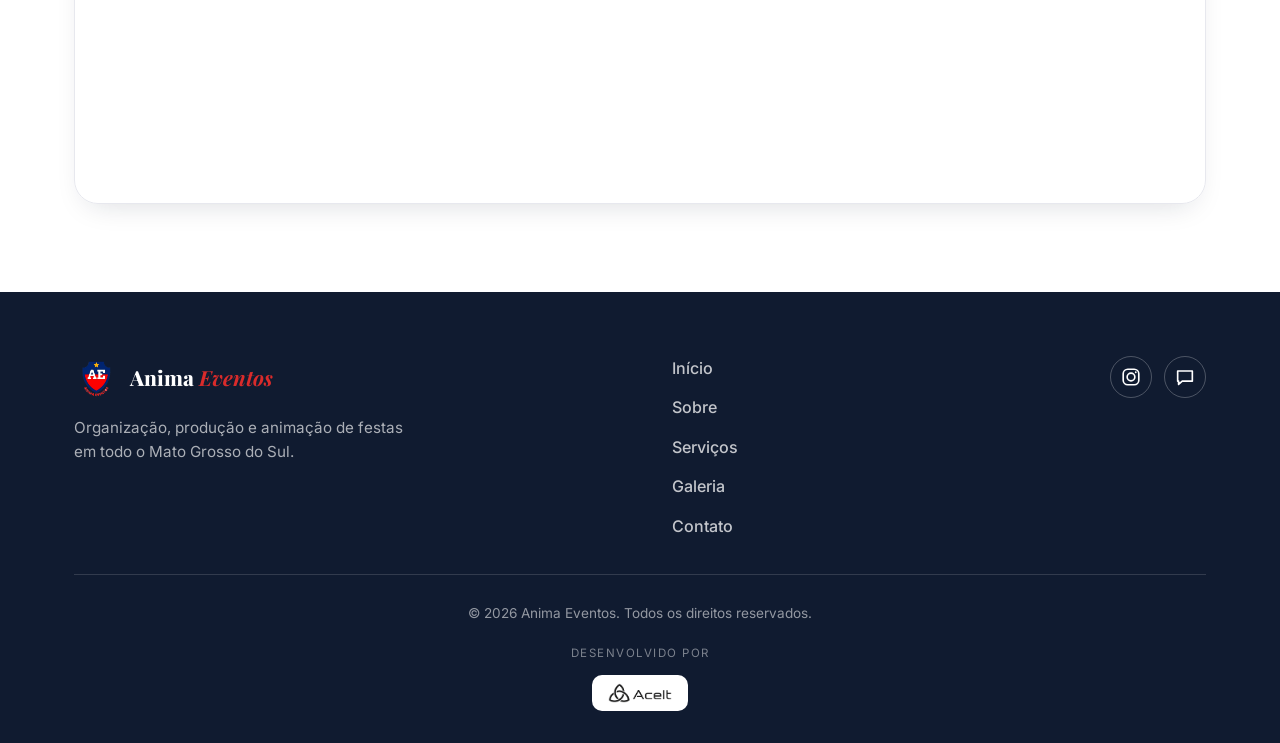
==== commit 42360d4d: "feat: ajustes de conteúdo, ícones e novas animações (mesmo do branch de trabalho)" ====
--- a/index.html
+++ b/index.html
@@ -3,8 +3,8 @@
 <head>
 <meta charset="UTF-8" />
 <meta name="viewport" content="width=device-width, initial-scale=1.0" />
-<title>Anima Eventos | Festas premium em todo o Mato Grosso do Sul</title>
-<meta name="description" content="Anima Eventos — organização, decoração e animação de festas premium em Campo Grande e todo o Mato Grosso do Sul. Personagens vivos, robôs de LED, piso de LED, plataforma 360° e muito mais." />
+<title>Anima Eventos | Festas em todo o Mato Grosso do Sul</title>
+<meta name="description" content="Anima Eventos — organização, decoração e animação de festas em Campo Grande e todo o Mato Grosso do Sul. Personagens vivos, robôs de LED, piso de LED, plataforma 360° e muito mais." />
 <link rel="icon" href="data:image/svg+xml,%3Csvg xmlns='http://www.w3.org/2000/svg' viewBox='0 0 100 100'%3E%3Ctext y='.9em' font-size='90'%3E%F0%9F%9B%A1%EF%B8%8F%3C/text%3E%3C/svg%3E" />
 <link rel="stylesheet" href="css/style.css" />
 </head>
@@ -29,7 +29,7 @@
   <symbol id="icon-grid" viewBox="0 0 24 24"><rect x="3.5" y="3.5" width="6" height="6" rx="1" fill="none" stroke="currentColor" stroke-width="1.8"/><rect x="14.5" y="3.5" width="6" height="6" rx="1" fill="none" stroke="currentColor" stroke-width="1.8"/><rect x="3.5" y="14.5" width="6" height="6" rx="1" fill="none" stroke="currentColor" stroke-width="1.8"/><rect x="14.5" y="14.5" width="6" height="6" rx="1" fill="none" stroke="currentColor" stroke-width="1.8"/></symbol>
   <symbol id="icon-tunnel" viewBox="0 0 24 24"><path fill="none" stroke="currentColor" stroke-width="1.8" stroke-linecap="round" d="M3 20V11a9 9 0 0 1 18 0v9M7 20v-9a5 5 0 0 1 10 0v9"/></symbol>
   <symbol id="icon-music" viewBox="0 0 24 24"><path fill="none" stroke="currentColor" stroke-width="1.8" stroke-linecap="round" stroke-linejoin="round" d="M9 18V5.5l10-2v12.5"/><circle cx="6.5" cy="18" r="2.5" fill="none" stroke="currentColor" stroke-width="1.8"/><circle cx="16.5" cy="16" r="2.5" fill="none" stroke="currentColor" stroke-width="1.8"/></symbol>
-  <symbol id="icon-handshake" viewBox="0 0 24 24"><path fill="none" stroke="currentColor" stroke-width="1.8" stroke-linecap="round" stroke-linejoin="round" d="M2.5 12.5 6 9l3.3 3-1.6 1.6a1.3 1.3 0 0 0 1.8 1.8l3-3 1 1M13.5 9 17 5.5l4 4-4.3 4.3"/><path fill="none" stroke="currentColor" stroke-width="1.8" stroke-linecap="round" d="m9.3 13.6 1 1a1.3 1.3 0 0 0 1.8-1.8M12 15.8a1.3 1.3 0 0 0 1.9-1.8l-.9-.9"/></symbol>
+  <symbol id="icon-handshake" viewBox="0 0 24 24"><path fill="none" stroke="currentColor" stroke-width="1.8" stroke-linecap="round" stroke-linejoin="round" d="M3.5 13.5c0 3.8 3.8 6.8 8.5 6.8s8.5-3 8.5-6.8"/><path fill="none" stroke="currentColor" stroke-width="1.8" stroke-linecap="round" d="M3.5 13.5 2 12M20.5 13.5 22 12"/><path fill="currentColor" d="M12 12.2s-3.8-2.3-3.8-5a2.3 2.3 0 0 1 3.8-1.8 2.3 2.3 0 0 1 3.8 1.8c0 2.7-3.8 5-3.8 5Z"/></symbol>
   <symbol id="icon-film" viewBox="0 0 24 24"><rect x="3" y="4.5" width="18" height="15" rx="2" fill="none" stroke="currentColor" stroke-width="1.8"/><path fill="none" stroke="currentColor" stroke-width="1.8" d="M8 4.5v15M16 4.5v15M3 9h5M16 9h5M3 15h5M16 15h5"/></symbol>
   <symbol id="icon-phone" viewBox="0 0 24 24"><path fill="none" stroke="currentColor" stroke-width="1.8" stroke-linecap="round" stroke-linejoin="round" d="M6.5 3.5h3l1.5 4-2 1.7a12 12 0 0 0 5.8 5.8l1.7-2 4 1.5v3a2 2 0 0 1-2.2 2A17 17 0 0 1 4.5 5.7a2 2 0 0 1 2-2.2Z"/></symbol>
   <symbol id="icon-instagram" viewBox="0 0 24 24"><rect x="3.5" y="3.5" width="17" height="17" rx="5" fill="none" stroke="currentColor" stroke-width="1.8"/><circle cx="12" cy="12" r="4.2" fill="none" stroke="currentColor" stroke-width="1.8"/><circle cx="17.2" cy="6.8" r="1" fill="currentColor" stroke="none"/></symbol>
@@ -81,10 +81,10 @@
   <div class="container hero__content">
     <p class="badge">
       <svg class="icon icon--sm"><use href="#icon-sparkles"/></svg>
-      Festas premium em todo o Mato Grosso do Sul
+      Festas em todo o Mato Grosso do Sul
     </p>
-    <h1 class="hero__title">do jeito <em>Anima</em></h1>
-    <p class="hero__subtitle">Organização, decoração e animação de festas inesquecíveis — personagens vivos, robôs de LED e cenografia completa para o seu grande dia.</p>
+    <h1 class="hero__title">Anima <em>Eventos</em></h1>
+    <p class="hero__subtitle">Organização, decoração e animação de festas inesquecíveis — personagens vivos, robôs de LED e tudo o que seu evento precisa para o seu grande dia.</p>
     <a href="#contato" class="btn btn--gold btn--lg">
       Solicitar orçamento
       <svg class="icon"><use href="#icon-chevron-right"/></svg>
@@ -111,7 +111,7 @@
       </div>
       <div class="feature-pill">
         <span class="feature-pill__icon"><svg class="icon"><use href="#icon-award"/></svg></span>
-        <span>Padrão premium</span>
+        <span>Cuidado em cada detalhe</span>
       </div>
     </div>
   </div>
@@ -150,34 +150,24 @@
 
     <div class="services__grid">
       <div class="service-card">
-        <span class="icon-badge"><svg class="icon"><use href="#icon-calendar-heart"/></svg></span>
-        <h3>Organização de Eventos</h3>
-        <p>Planejamento completo do início ao fim, com curadoria de fornecedores e produção impecável.</p>
-      </div>
-      <div class="service-card">
         <span class="icon-badge"><svg class="icon"><use href="#icon-heart"/></svg></span>
         <h3>Casamentos</h3>
-        <p>Cerimônias e recepções sob medida, com estética refinada e execução minuciosa.</p>
+        <p>Animamos o seu casamento com DJ, personagens e entre outros.</p>
       </div>
       <div class="service-card">
         <span class="icon-badge"><svg class="icon"><use href="#icon-briefcase"/></svg></span>
         <h3>Eventos Corporativos</h3>
-        <p>Confraternizações, lançamentos e convenções com padrão executivo.</p>
+        <p>Confraternizações, lançamentos e convenções para a sua empresa.</p>
       </div>
       <div class="service-card">
         <span class="icon-badge"><svg class="icon"><use href="#icon-grad"/></svg></span>
         <h3>Eventos Escolares</h3>
-        <p>Formaturas, colações e festas escolares memoráveis para todas as idades.</p>
-      </div>
-      <div class="service-card">
-        <span class="icon-badge"><svg class="icon"><use href="#icon-party"/></svg></span>
-        <h3>Planejamento de Festas</h3>
-        <p>Aniversários, bodas e comemorações com identidade única.</p>
+        <p>Animamos suas formaturas, colações e festas escolares memoráveis para todas as idades.</p>
       </div>
       <div class="service-card">
         <span class="icon-badge"><svg class="icon"><use href="#icon-crown"/></svg></span>
         <h3>Festas de 15 anos</h3>
-        <p>Debutantes com produção cinematográfica, coreografias e cenografia exclusiva.</p>
+        <p>Animamos a festa da debutante com DJ, personagens e entre outros.</p>
       </div>
       <div class="service-card">
         <span class="icon-badge"><svg class="icon"><use href="#icon-sparkles"/></svg></span>
@@ -233,7 +223,7 @@
 
     <div class="carousel">
       <div class="carousel__nav">
-        <button class="carousel__btn" id="carPrev" aria-label="Foto anterior">
+        <button class="carousel__btn carousel__btn--active" id="carPrev" aria-label="Foto anterior">
           <svg class="icon"><use href="#icon-chevron-left"/></svg>
         </button>
         <button class="carousel__btn carousel__btn--active" id="carNext" aria-label="Próxima foto">
@@ -456,7 +446,7 @@
           <img class="navbar__crest" src="assets/images/logo.png" alt="Anima Eventos" />
           <span class="navbar__brand-text">Anima <em>Eventos</em></span>
         </a>
-        <p>Organização, produção e animação de festas premium em todo o Mato Grosso do Sul.</p>
+        <p>Organização, produção e animação de festas em todo o Mato Grosso do Sul.</p>
       </div>
 
       <nav class="footer__nav">
@@ -486,9 +476,9 @@
   </div>
 </footer>
 
-<button class="whatsapp-float" id="whatsappFloat" aria-label="Falar no WhatsApp">
+<a class="whatsapp-float" id="whatsappFloat" aria-label="Falar no WhatsApp" href="https://wa.me/5567991041770?text=Oi!%20Vim%20pelo%20site%20e%20quero%20saber%20mais%20sobre%20as%20decora%C3%A7%C3%B5es%20da%20Anima%20Eventos!" target="_blank" rel="noopener">
   <svg class="icon"><use href="#icon-chat"/></svg>
-</button>
+</a>
 
 <script src="js/script.js"></script>
 </body>
--- a/css/style.css
+++ b/css/style.css
@@ -149,6 +149,23 @@
   .reveal { animation: none; }
 }
 
+/* Word-by-word heading reveal. Words are visible (opacity:1) by default —
+   the .words-in trigger class (added by IntersectionObserver) is a pure
+   enhancement: if it never fires, headings stay fully visible, just
+   without the staggered pop-in. */
+.word-pop { display: inline-block; opacity: 1; }
+@keyframes word-pop-in {
+  from { opacity: 0; transform: translateY(.3em); }
+  to { opacity: 1; transform: translateY(0); }
+}
+.words-trigger.words-in .word-pop {
+  animation: word-pop-in .5s cubic-bezier(.2,.8,.2,1) both;
+  animation-delay: calc(var(--word-i, 0) * 45ms);
+}
+@media (prefers-reduced-motion: reduce) {
+  .words-trigger.words-in .word-pop { animation: none; }
+}
+
 /* ============ BUTTONS ============ */
 .btn {
   display: inline-flex;
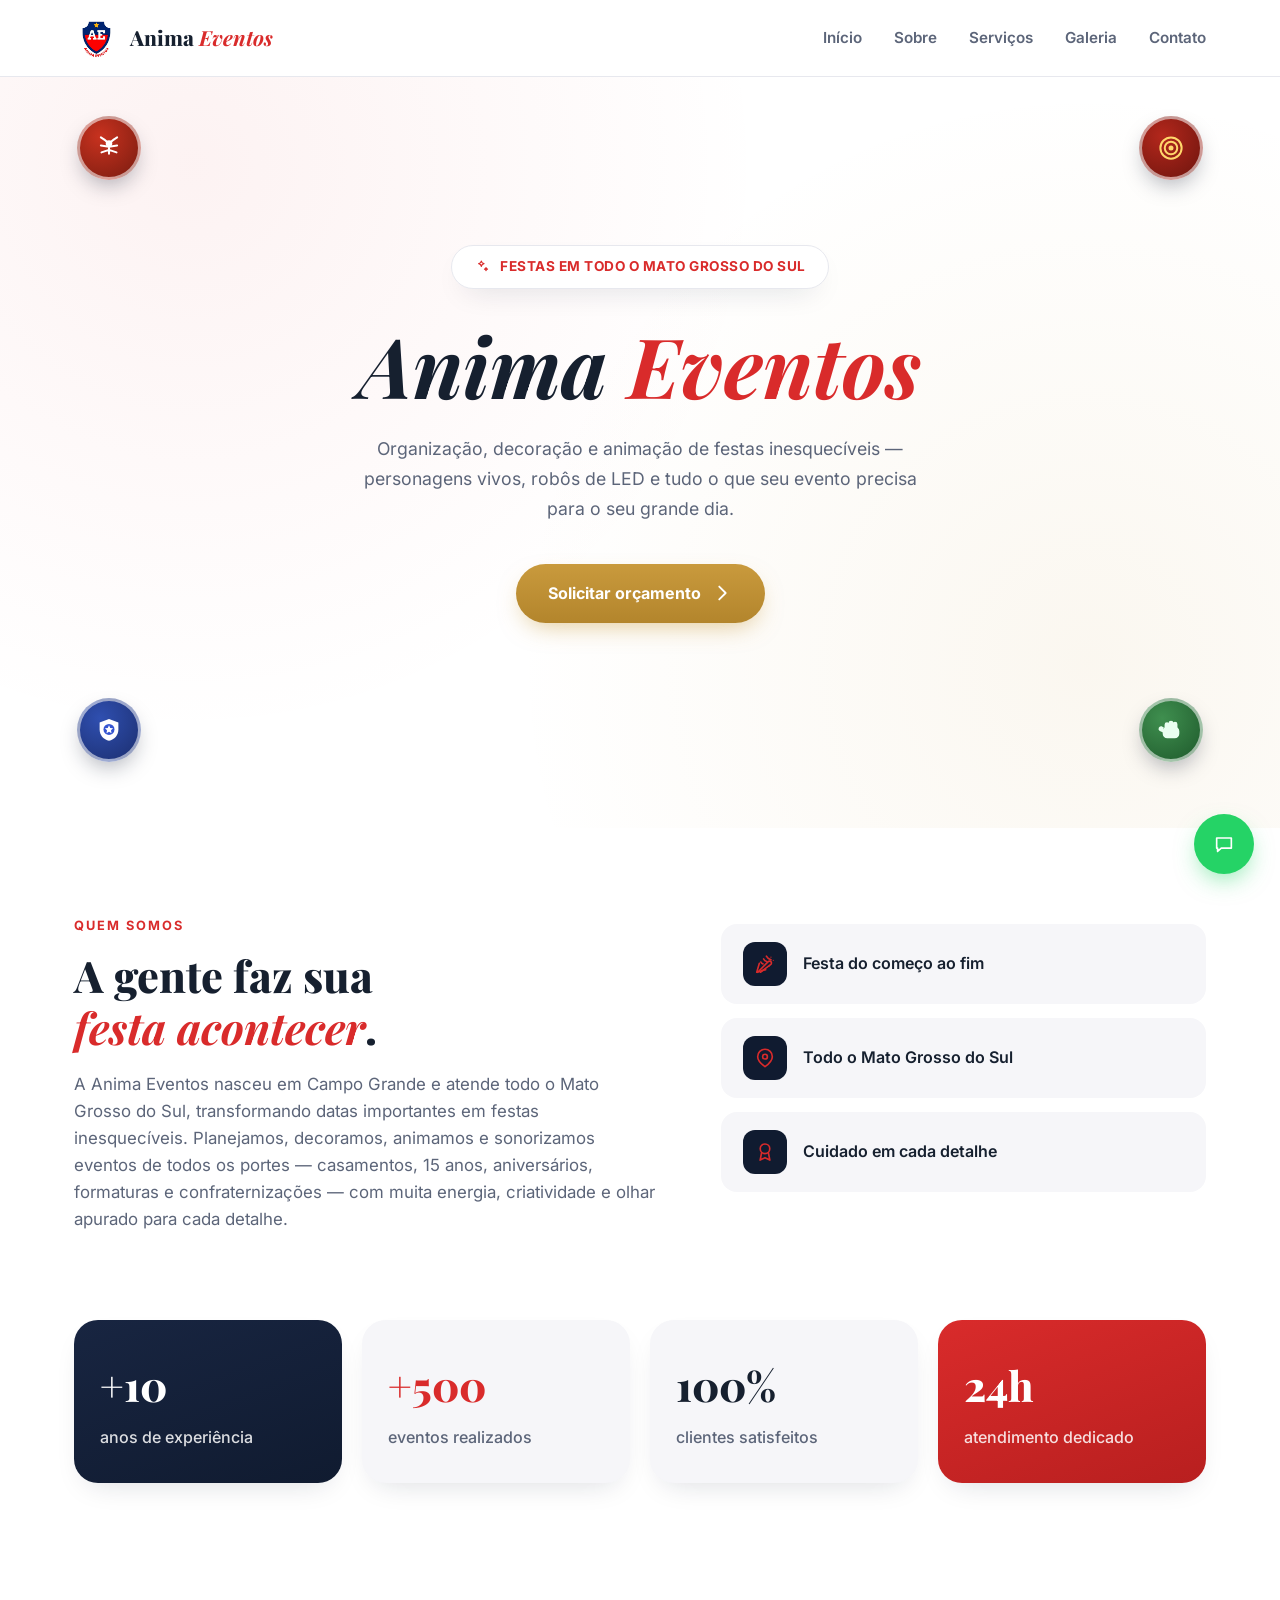
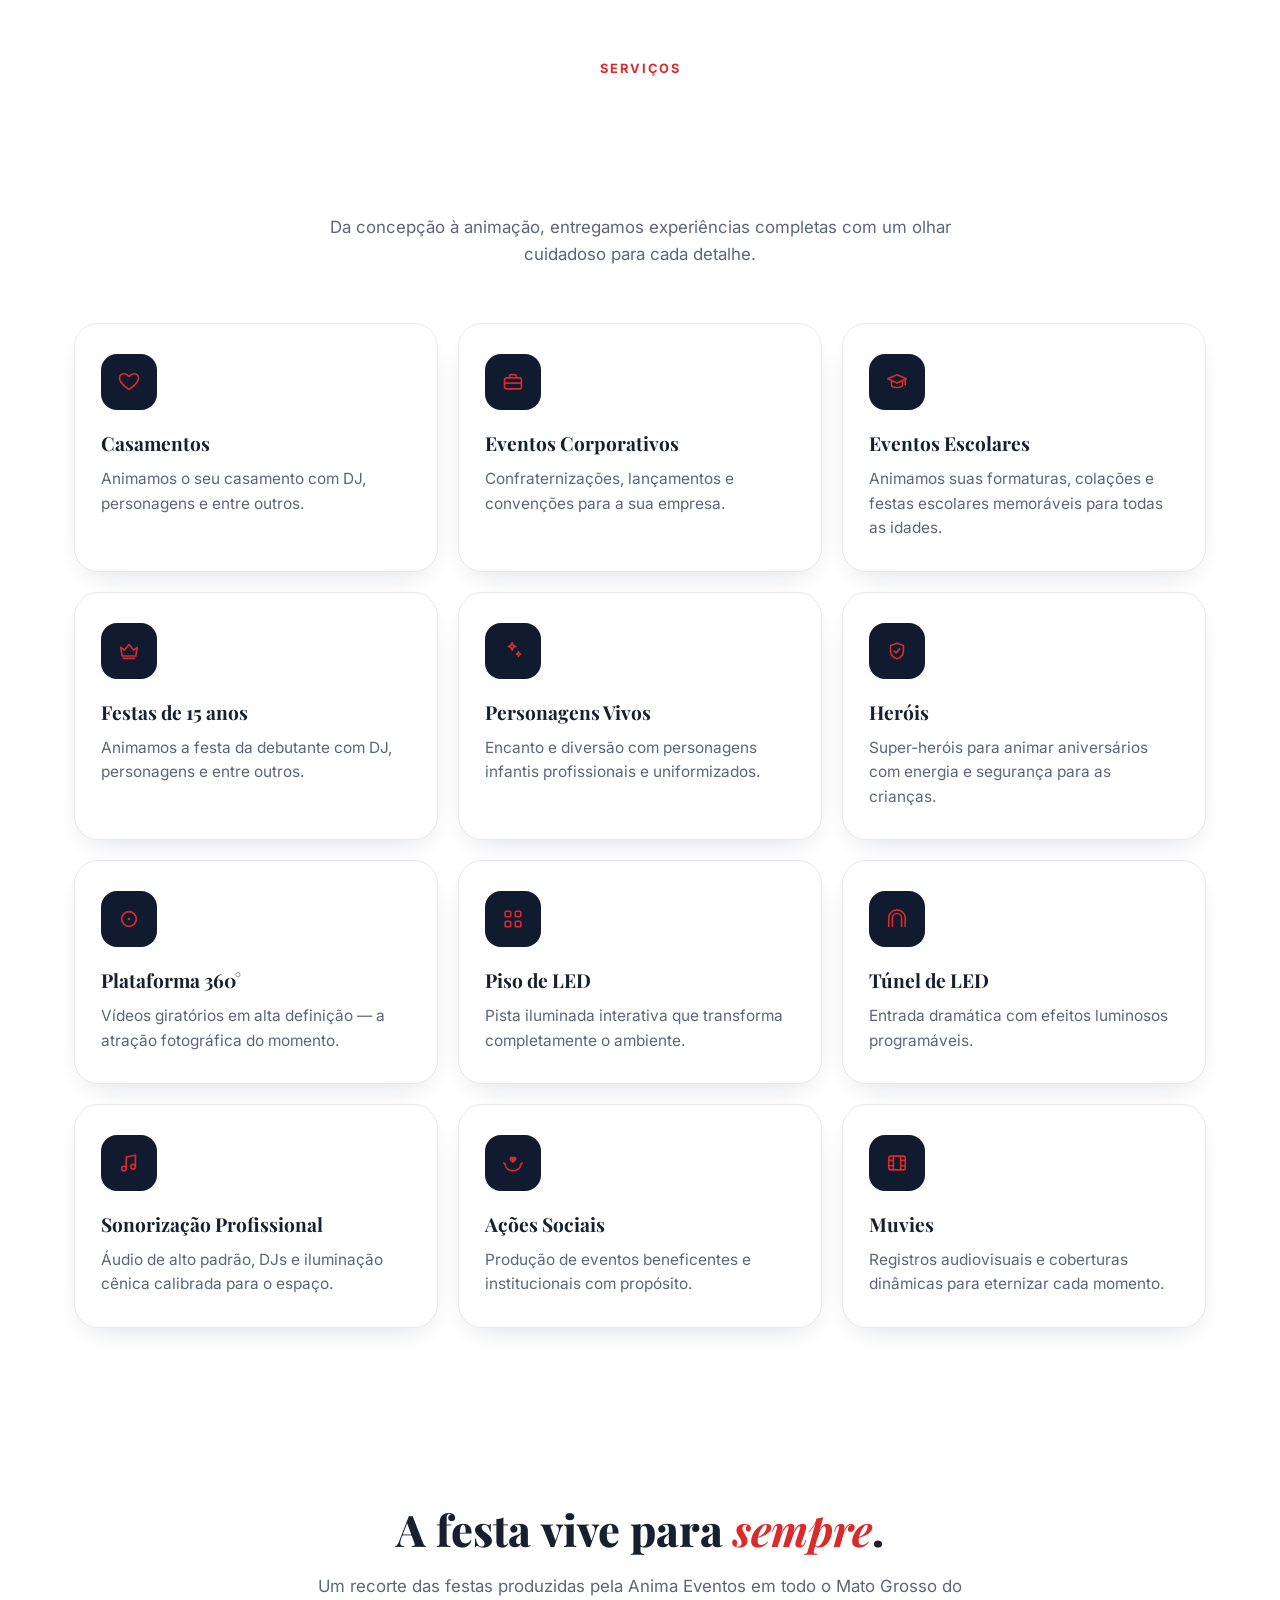
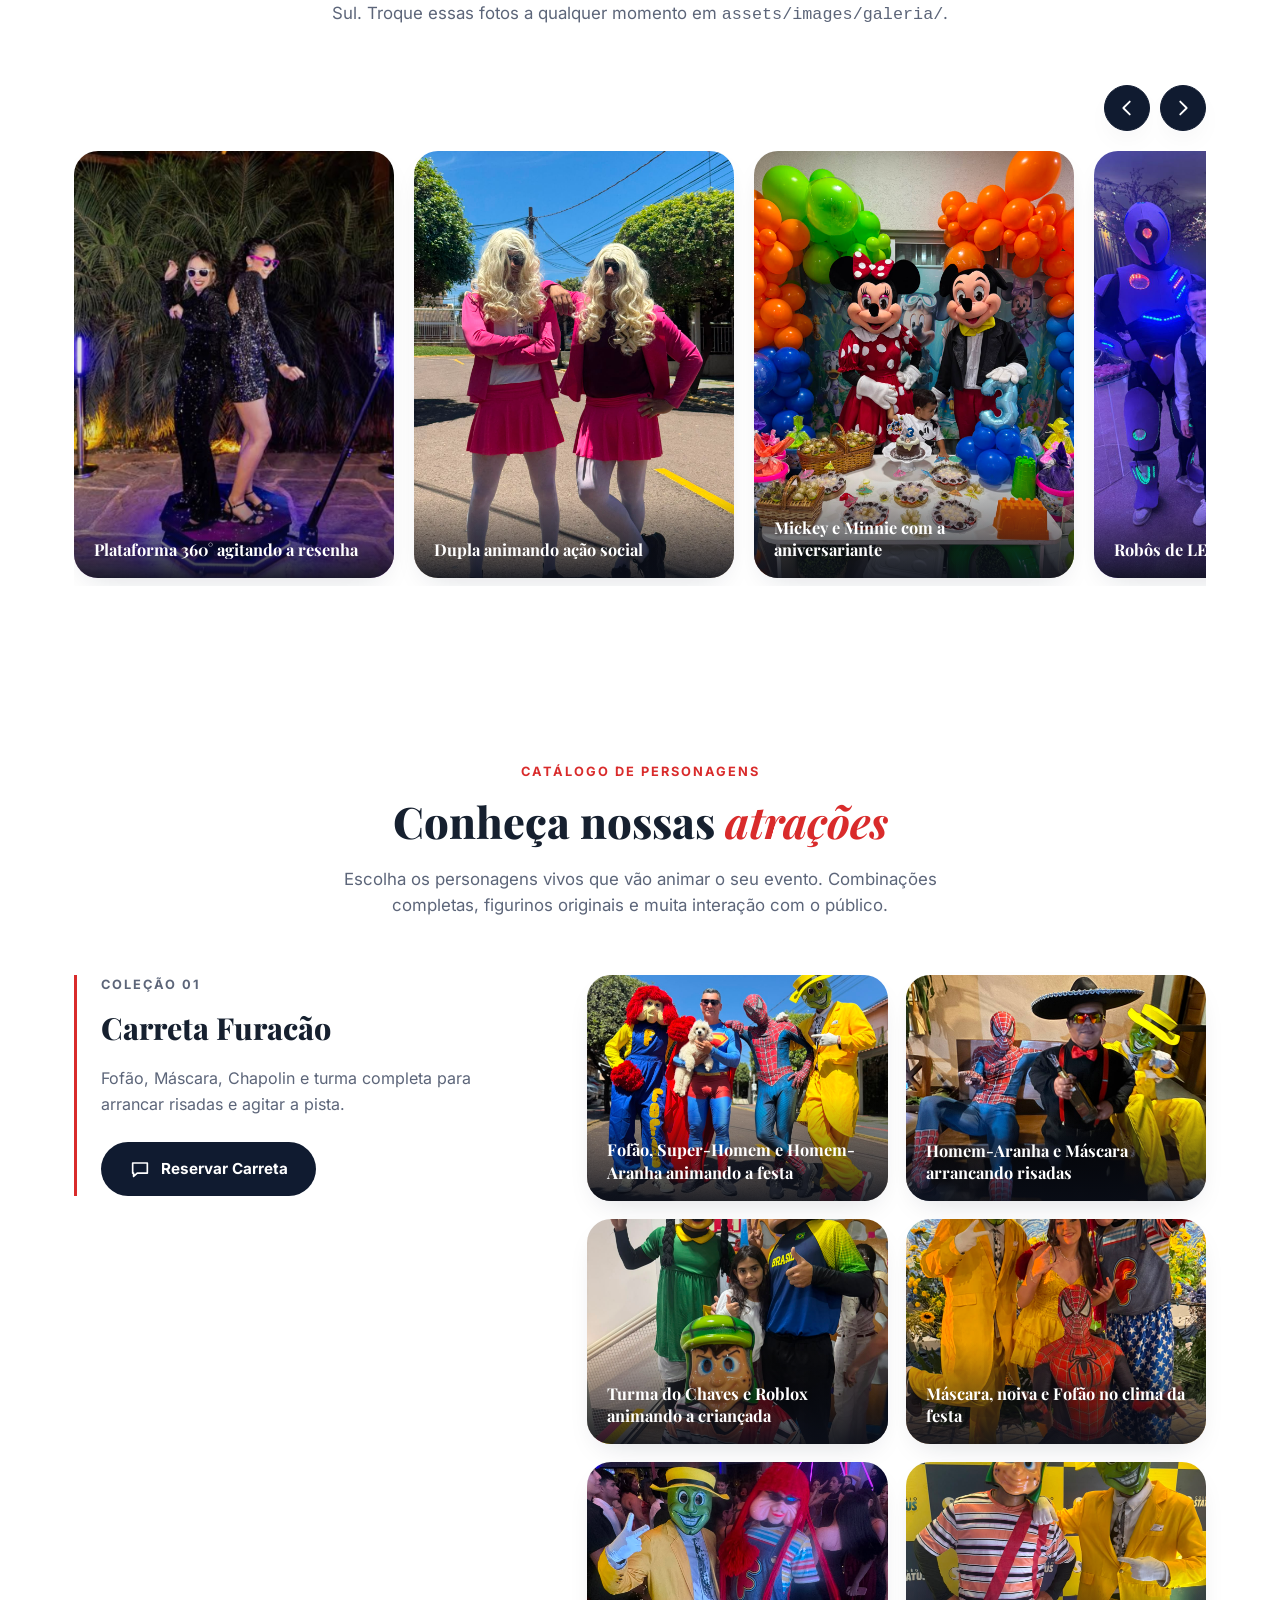
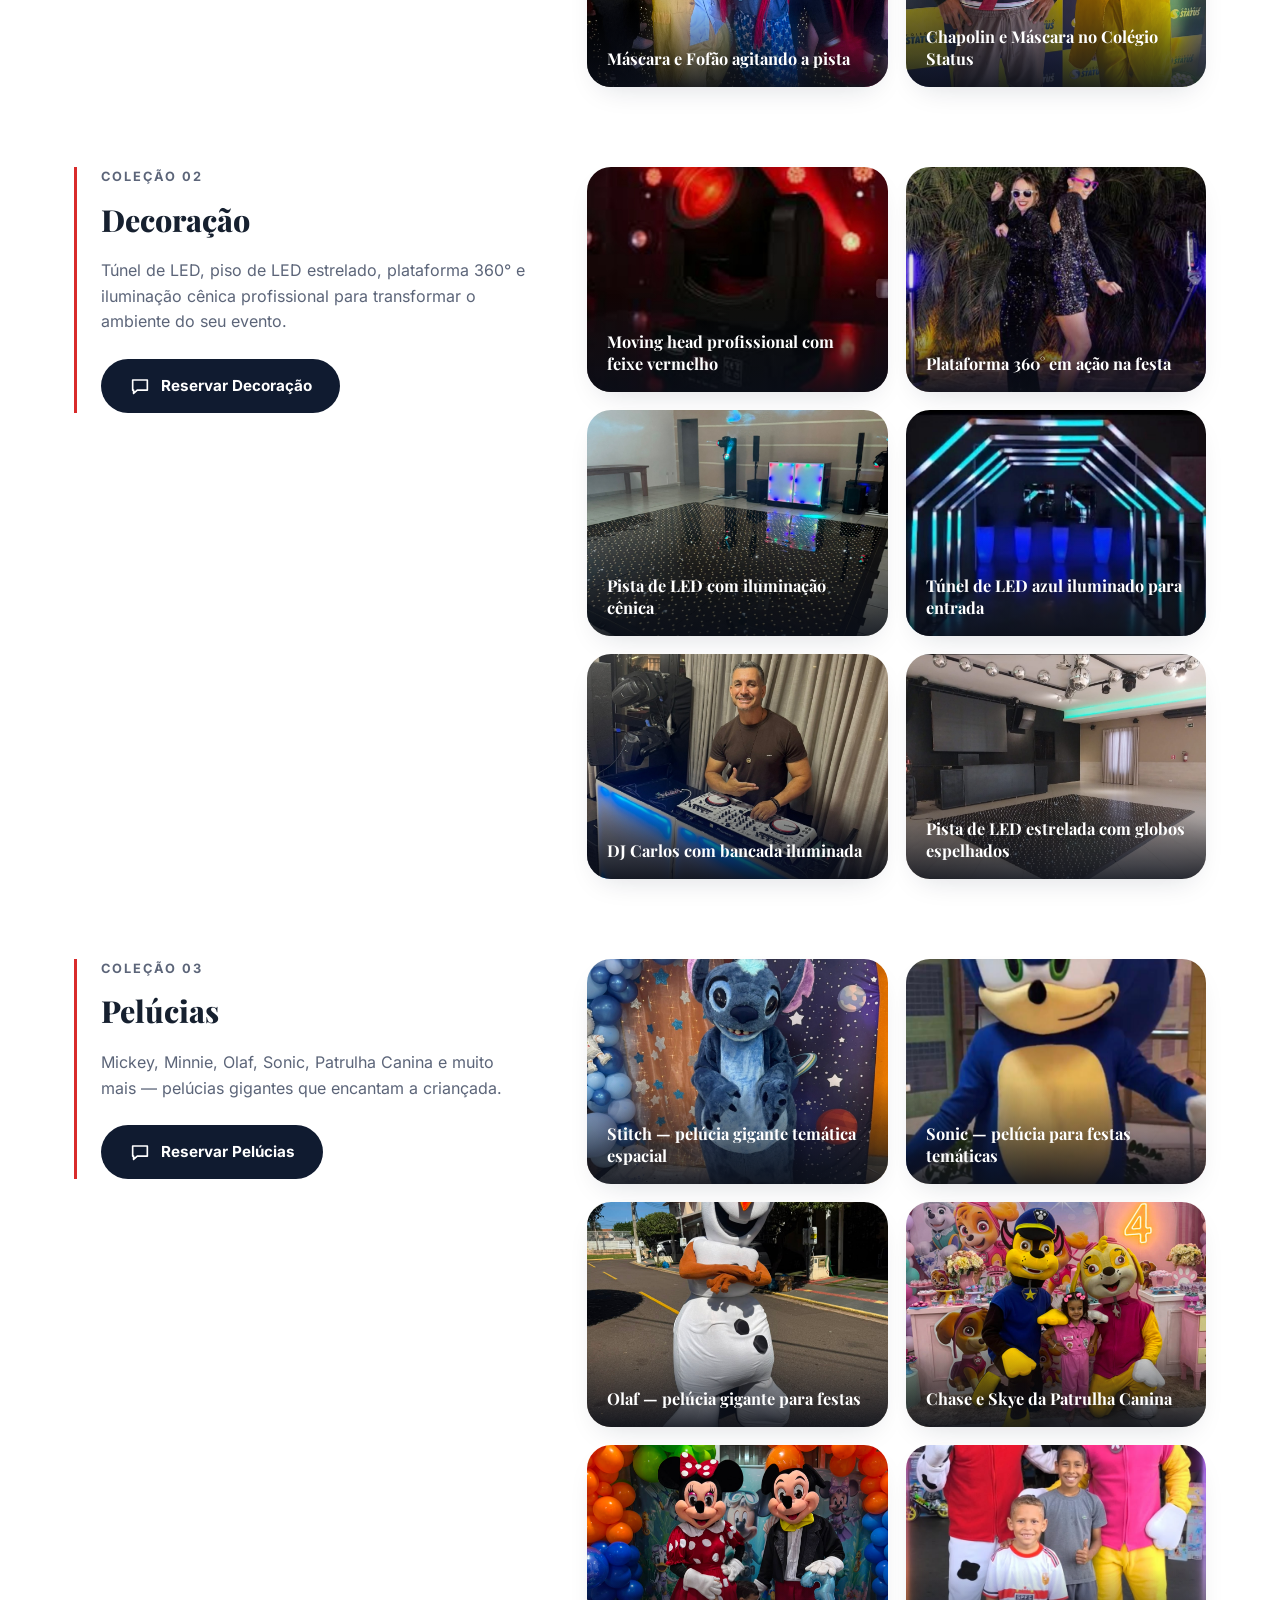
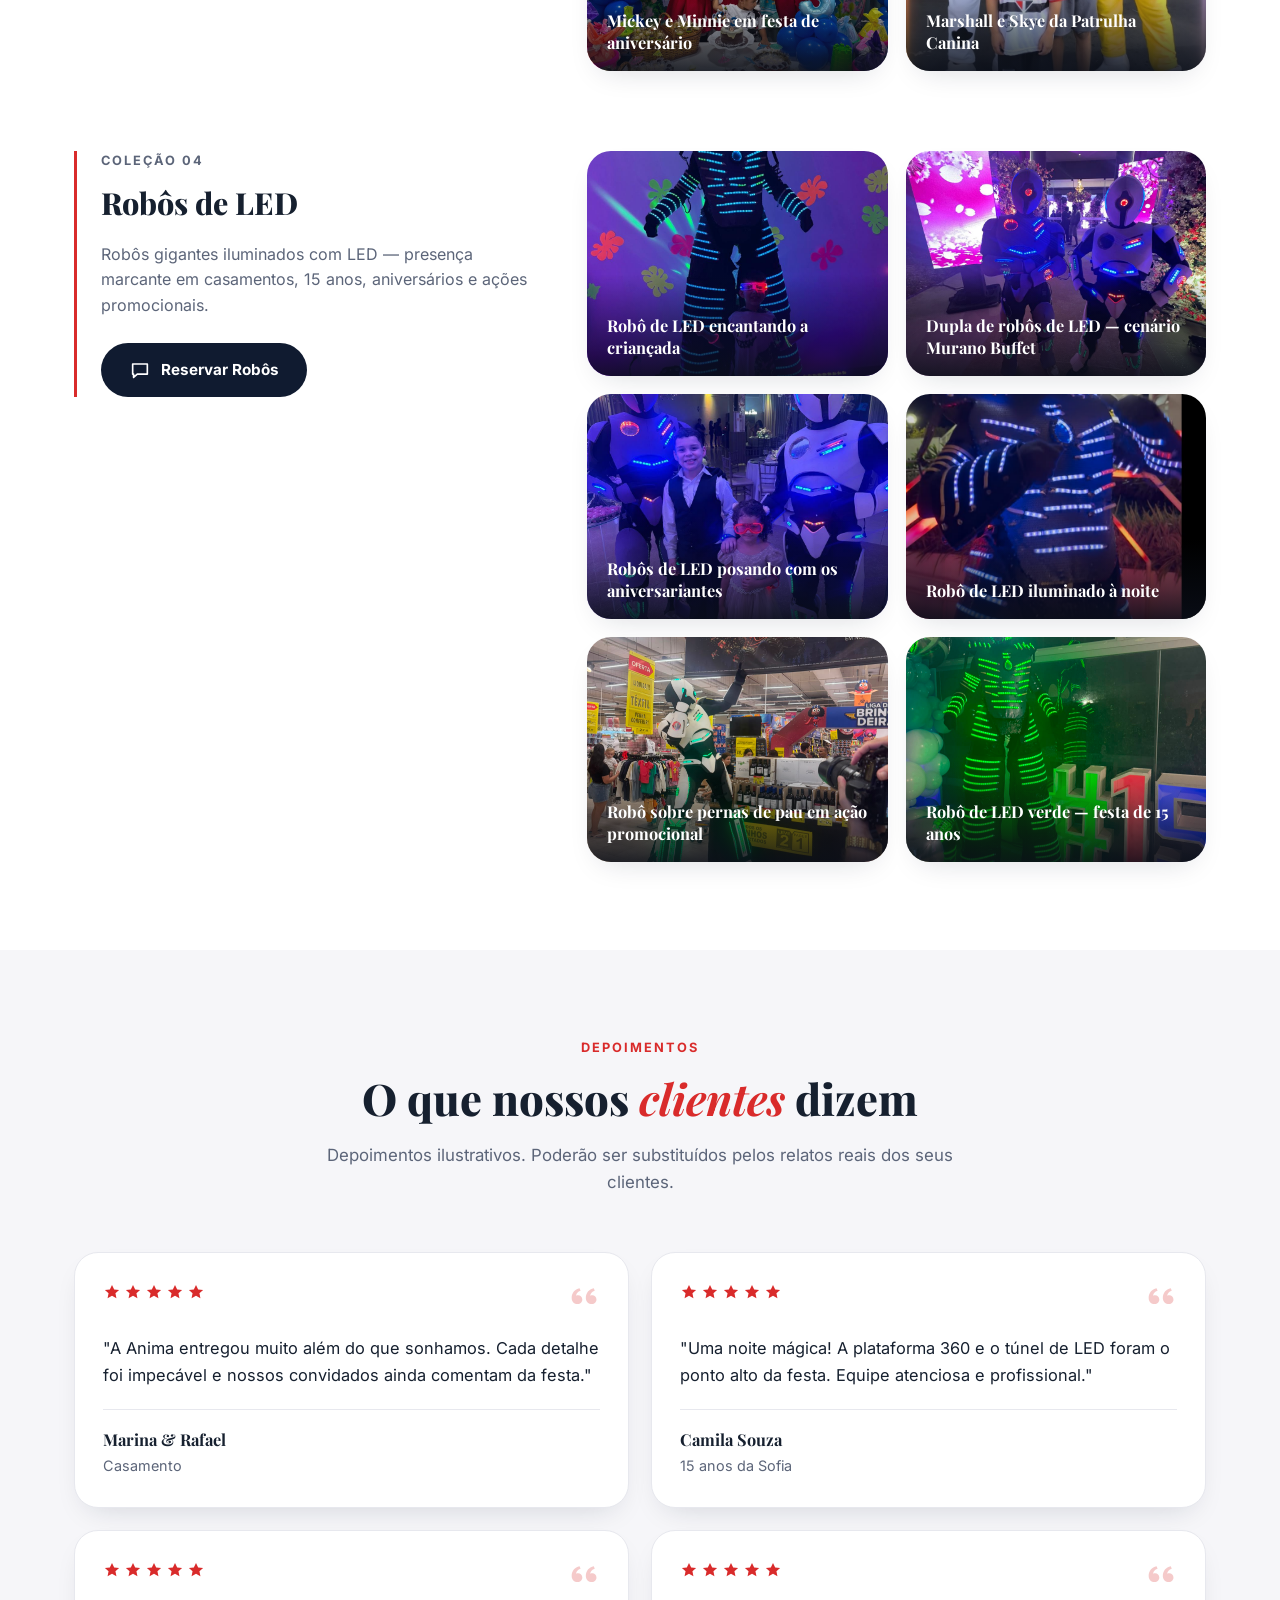
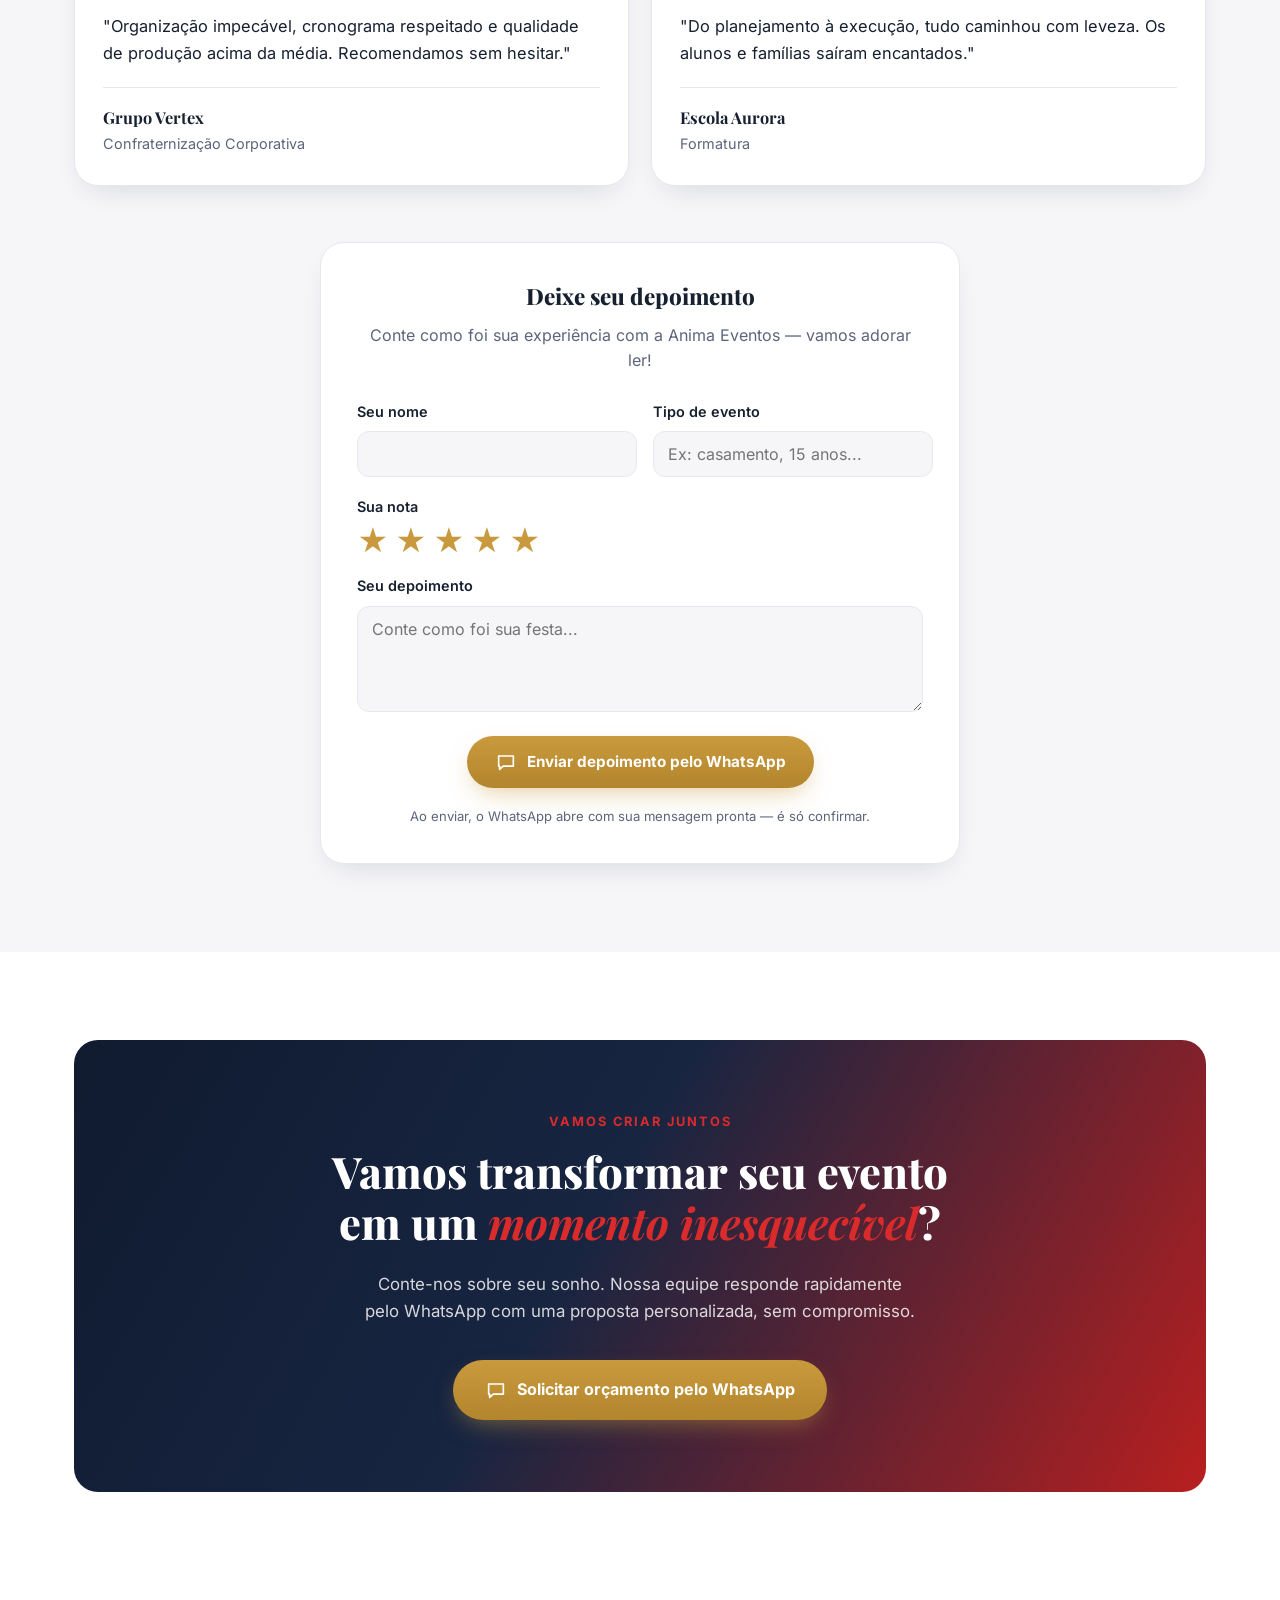
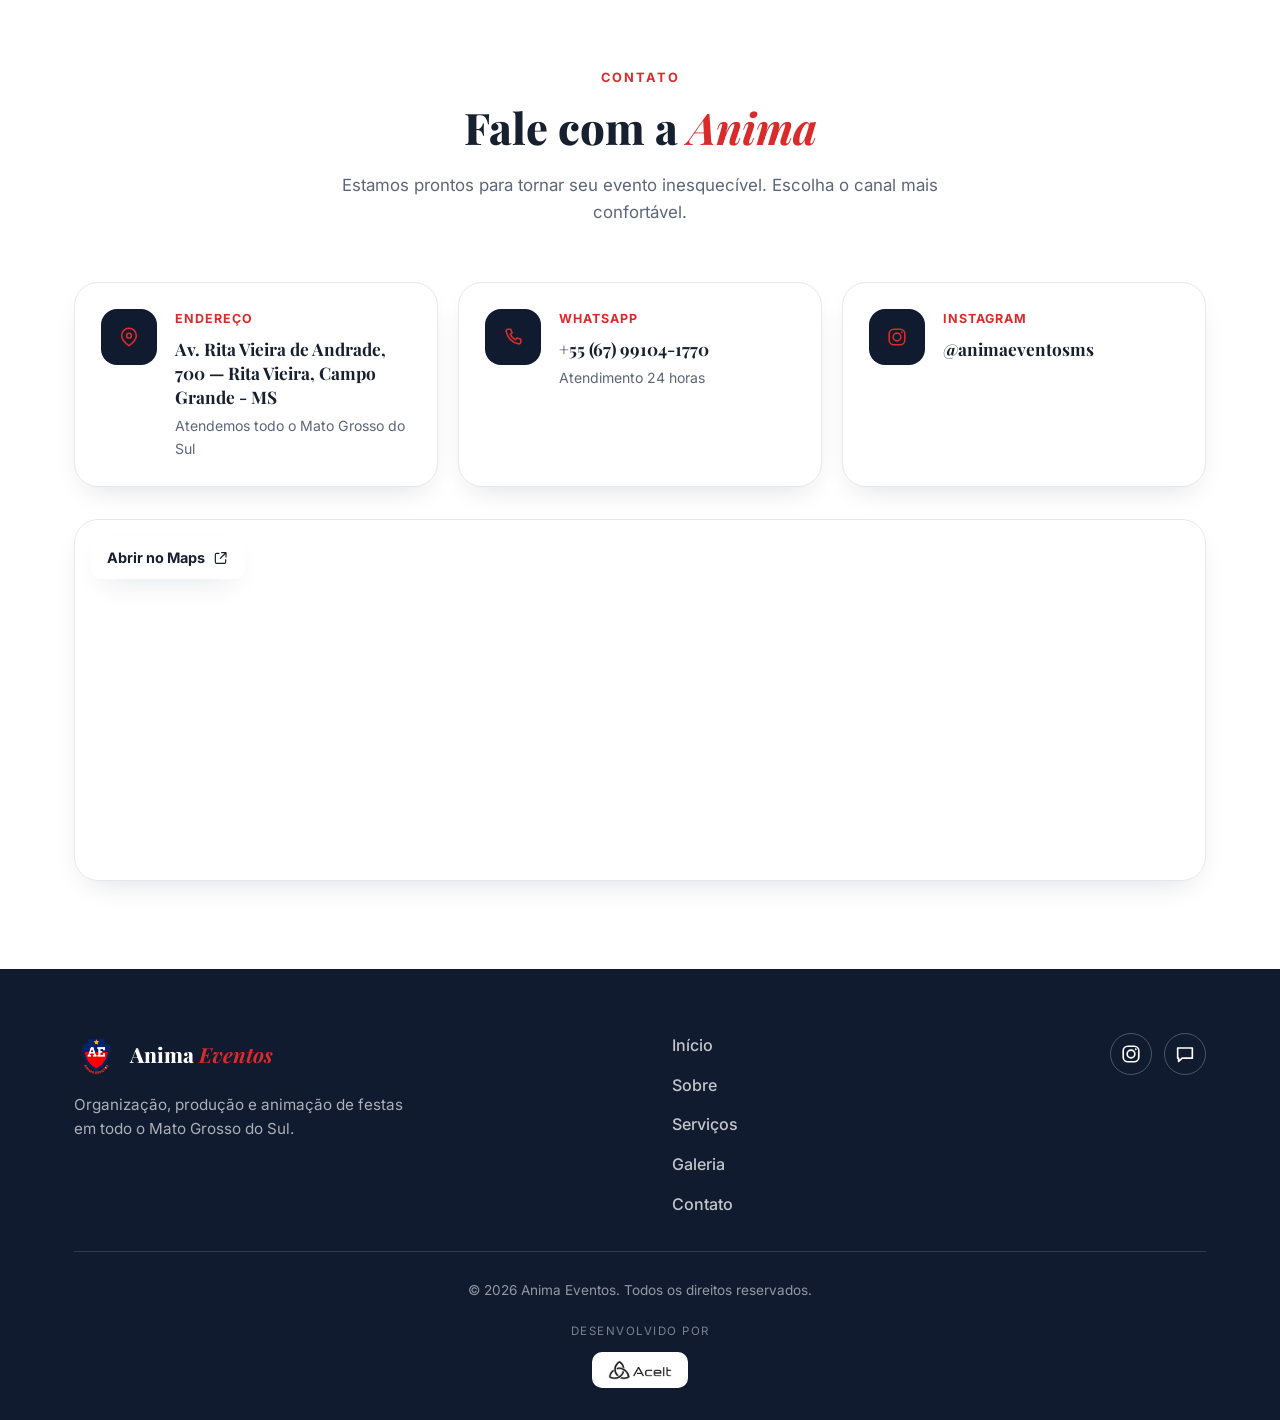
==== commit 98b88625: "feat: animação de rolagem mais viva e formulário de depoimentos" ====
--- a/index.html
+++ b/index.html
@@ -360,6 +360,47 @@
         <footer><strong>Escola Aurora</strong><span>Formatura</span></footer>
       </blockquote>
     </div>
+
+    <div class="review-form-card">
+      <h3>Deixe seu depoimento</h3>
+      <p>Conte como foi sua experiência com a Anima Eventos — vamos adorar ler!</p>
+
+      <form id="reviewForm" class="review-form">
+        <div class="review-form__row">
+          <label>
+            <span>Seu nome</span>
+            <input type="text" name="nome" required />
+          </label>
+          <label>
+            <span>Tipo de evento</span>
+            <input type="text" name="evento" placeholder="Ex: casamento, 15 anos..." />
+          </label>
+        </div>
+
+        <div class="review-form__stars-block">
+          <span>Sua nota</span>
+          <div class="star-rating" id="starRating">
+            <button type="button" class="star" data-value="1" aria-label="1 estrela">★</button>
+            <button type="button" class="star" data-value="2" aria-label="2 estrelas">★</button>
+            <button type="button" class="star" data-value="3" aria-label="3 estrelas">★</button>
+            <button type="button" class="star" data-value="4" aria-label="4 estrelas">★</button>
+            <button type="button" class="star" data-value="5" aria-label="5 estrelas">★</button>
+          </div>
+          <input type="hidden" name="nota" id="notaInput" value="5" />
+        </div>
+
+        <label>
+          <span>Seu depoimento</span>
+          <textarea name="depoimento" rows="4" required placeholder="Conte como foi sua festa..."></textarea>
+        </label>
+
+        <button type="submit" class="btn btn--gold">
+          <svg class="icon"><use href="#icon-chat"/></svg>
+          Enviar depoimento pelo WhatsApp
+        </button>
+        <p class="review-form__hint">Ao enviar, o WhatsApp abre com sua mensagem pronta — é só confirmar.</p>
+      </form>
+    </div>
   </div>
 </section>
 
--- a/css/style.css
+++ b/css/style.css
@@ -138,15 +138,19 @@
 .section--tight { padding: 0 0 88px; }
 .section--muted { background: var(--bg-soft); }
 
-/* ============ REVEAL ============ */
+/* ============ REVEAL ============
+   Visible (opacity:1) by default — safe if JS never runs. The .in-view
+   class (added by IntersectionObserver as each section scrolls into
+   view) is a pure enhancement that replays the fade-up animation. */
 @keyframes fade-up {
   from { opacity: 0; transform: translateY(28px); }
   to { opacity: 1; transform: translateY(0); }
 }
-.reveal { animation: fade-up .8s ease-out both; }
+.reveal { opacity: 1; }
+.reveal.in-view { animation: fade-up .8s ease-out both; }
 
 @media (prefers-reduced-motion: reduce) {
-  .reveal { animation: none; }
+  .reveal.in-view { animation: none; }
 }
 
 /* Word-by-word heading reveal. Words are visible (opacity:1) by default —
@@ -499,6 +503,64 @@
 .testimonial-card footer { border-top: 1px solid var(--border); padding-top: 16px; display: flex; flex-direction: column; gap: 2px; }
 .testimonial-card footer strong { font-family: var(--font-display); font-size: 1.02rem; }
 .testimonial-card footer span { color: var(--ink-soft); font-size: 0.9rem; }
+
+/* ============ REVIEW FORM ============ */
+.review-form-card {
+  max-width: 640px;
+  margin: 56px auto 0;
+  background: #fff;
+  border: 1px solid var(--border);
+  border-radius: var(--radius-lg);
+  padding: 36px;
+  box-shadow: var(--shadow-card);
+  text-align: center;
+}
+.review-form-card h3 {
+  font-family: var(--font-display);
+  font-weight: 800;
+  font-size: 1.4rem;
+  margin-bottom: 8px;
+}
+.review-form-card > p { color: var(--ink-soft); margin-bottom: 26px; }
+
+.review-form { display: flex; flex-direction: column; gap: 18px; text-align: left; }
+.review-form__row { display: grid; grid-template-columns: 1fr 1fr; gap: 16px; }
+.review-form label { display: flex; flex-direction: column; gap: 8px; font-weight: 600; font-size: 0.9rem; }
+.review-form input[type="text"],
+.review-form textarea {
+  font-family: var(--font-body);
+  font-size: 1rem;
+  font-weight: 400;
+  border: 1px solid var(--border);
+  border-radius: 12px;
+  padding: 12px 14px;
+  background: var(--bg-soft);
+  resize: vertical;
+}
+.review-form input[type="text"]:focus,
+.review-form textarea:focus {
+  outline: 2px solid var(--red);
+  outline-offset: 1px;
+}
+
+.review-form__stars-block { display: flex; flex-direction: column; gap: 8px; font-weight: 600; font-size: 0.9rem; }
+.star-rating { display: flex; gap: 6px; }
+.star {
+  font-size: 1.9rem;
+  line-height: 1;
+  color: var(--border);
+  transition: color .15s ease, transform .15s ease;
+}
+.star:hover { transform: scale(1.15); }
+.star.is-active { color: var(--gold); }
+
+.review-form .btn { align-self: center; margin-top: 6px; }
+.review-form__hint { text-align: center; font-size: 0.82rem; color: var(--ink-soft); margin: 0; }
+
+@media (max-width: 560px) {
+  .review-form-card { padding: 26px 22px; }
+  .review-form__row { grid-template-columns: 1fr; }
+}
 
 /* ============ CTA FINAL ============ */
 .cta-final {
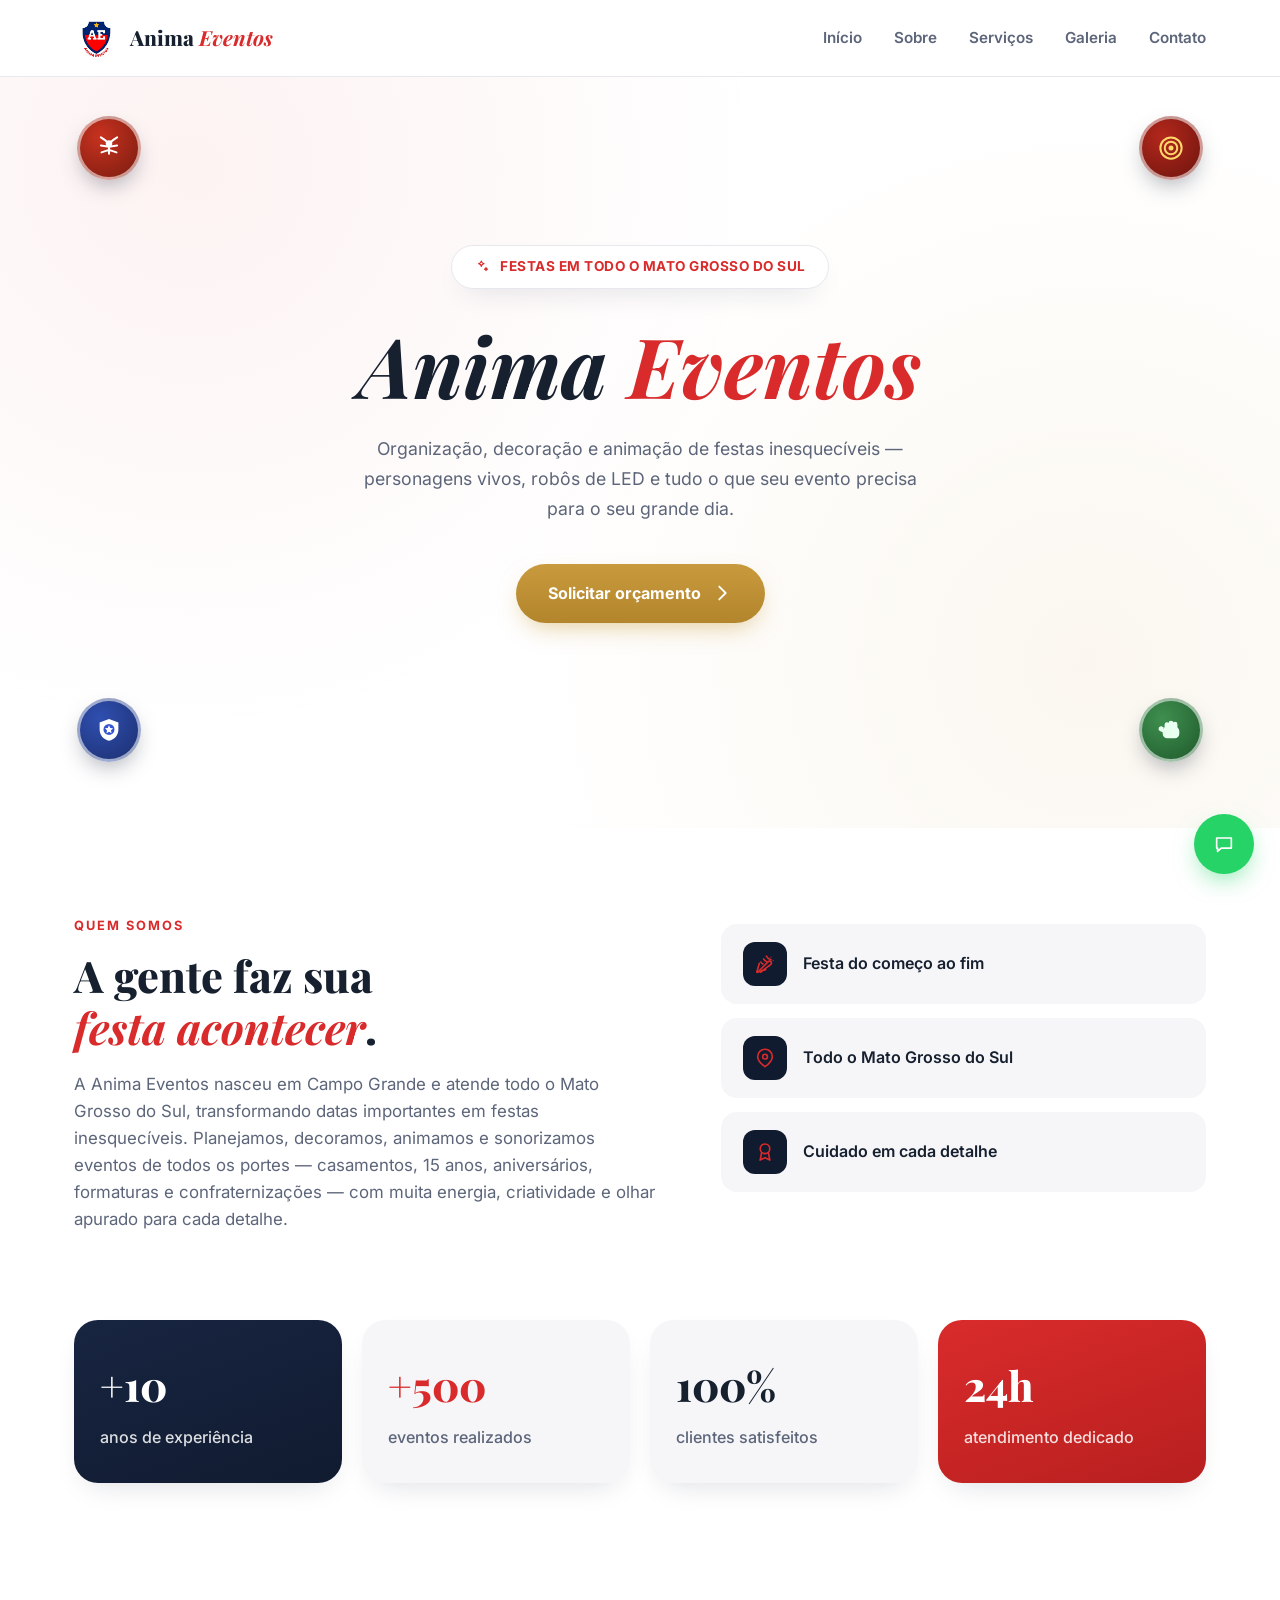
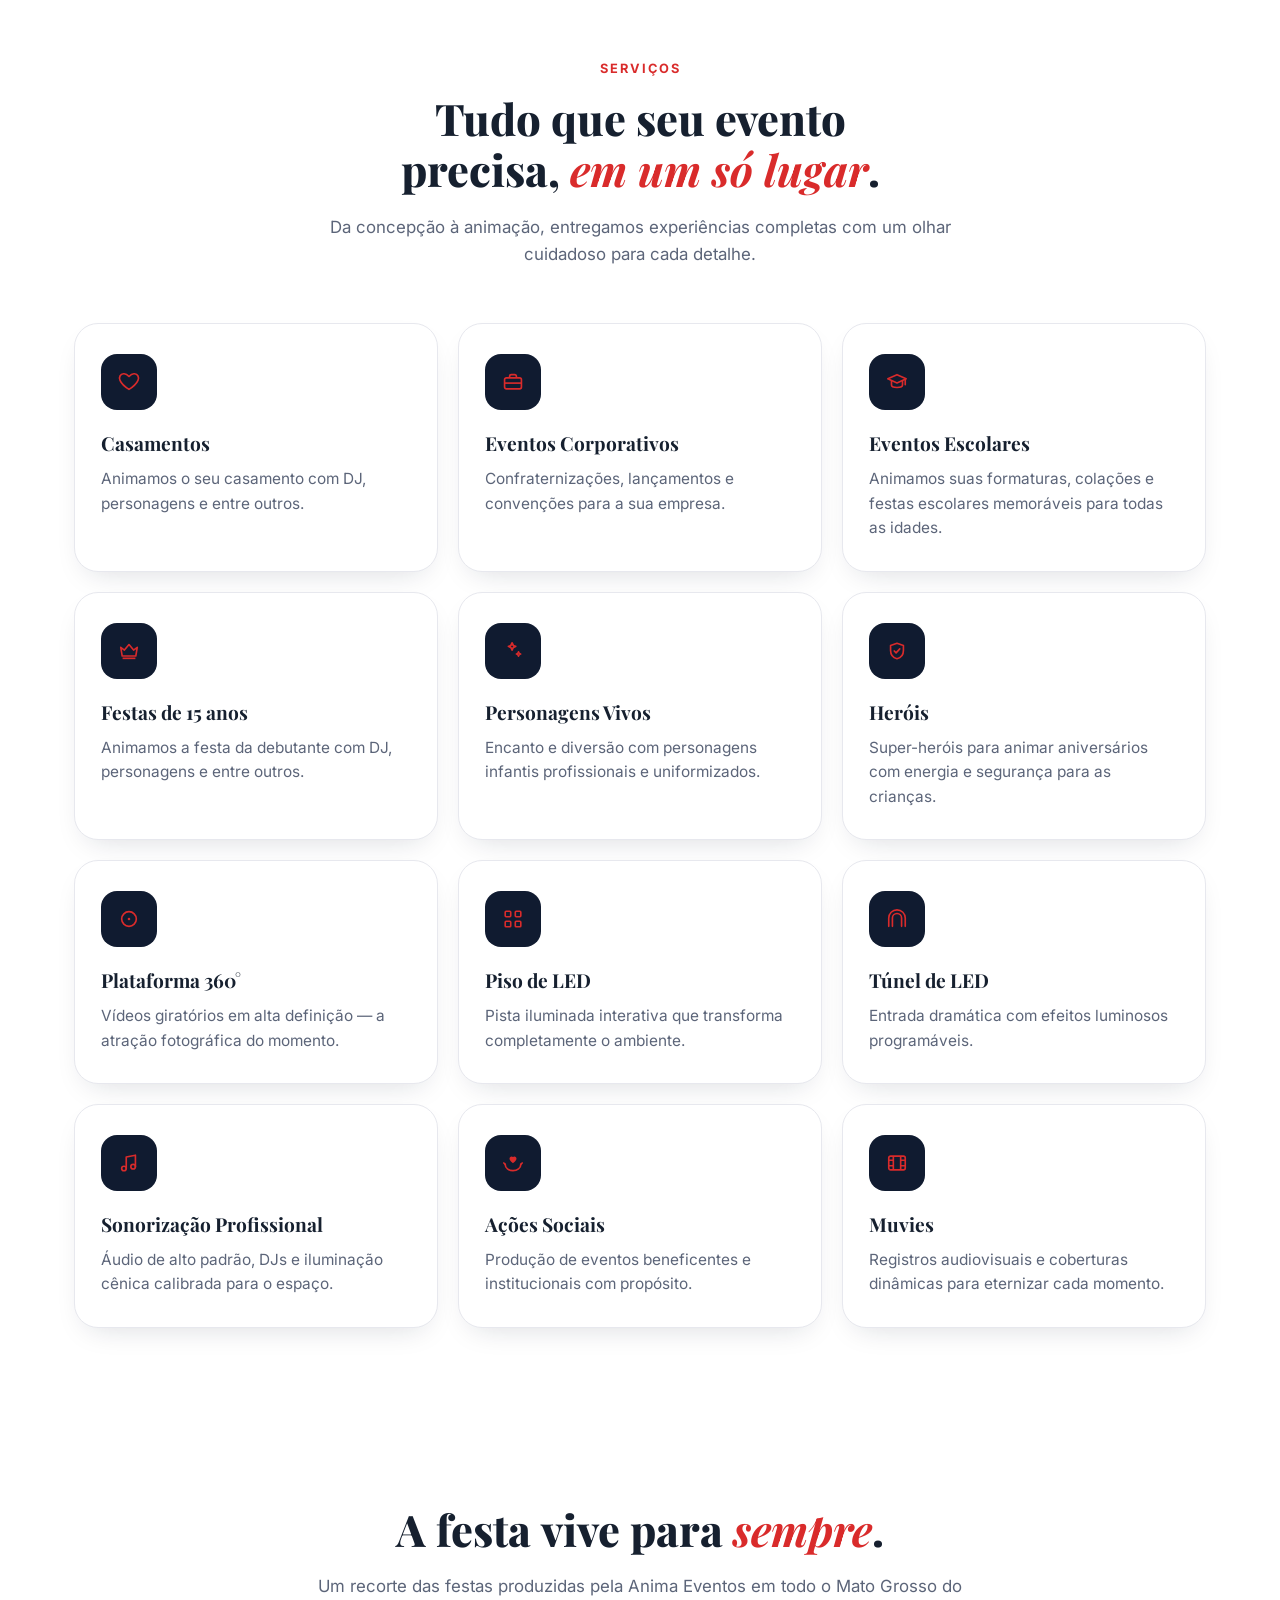
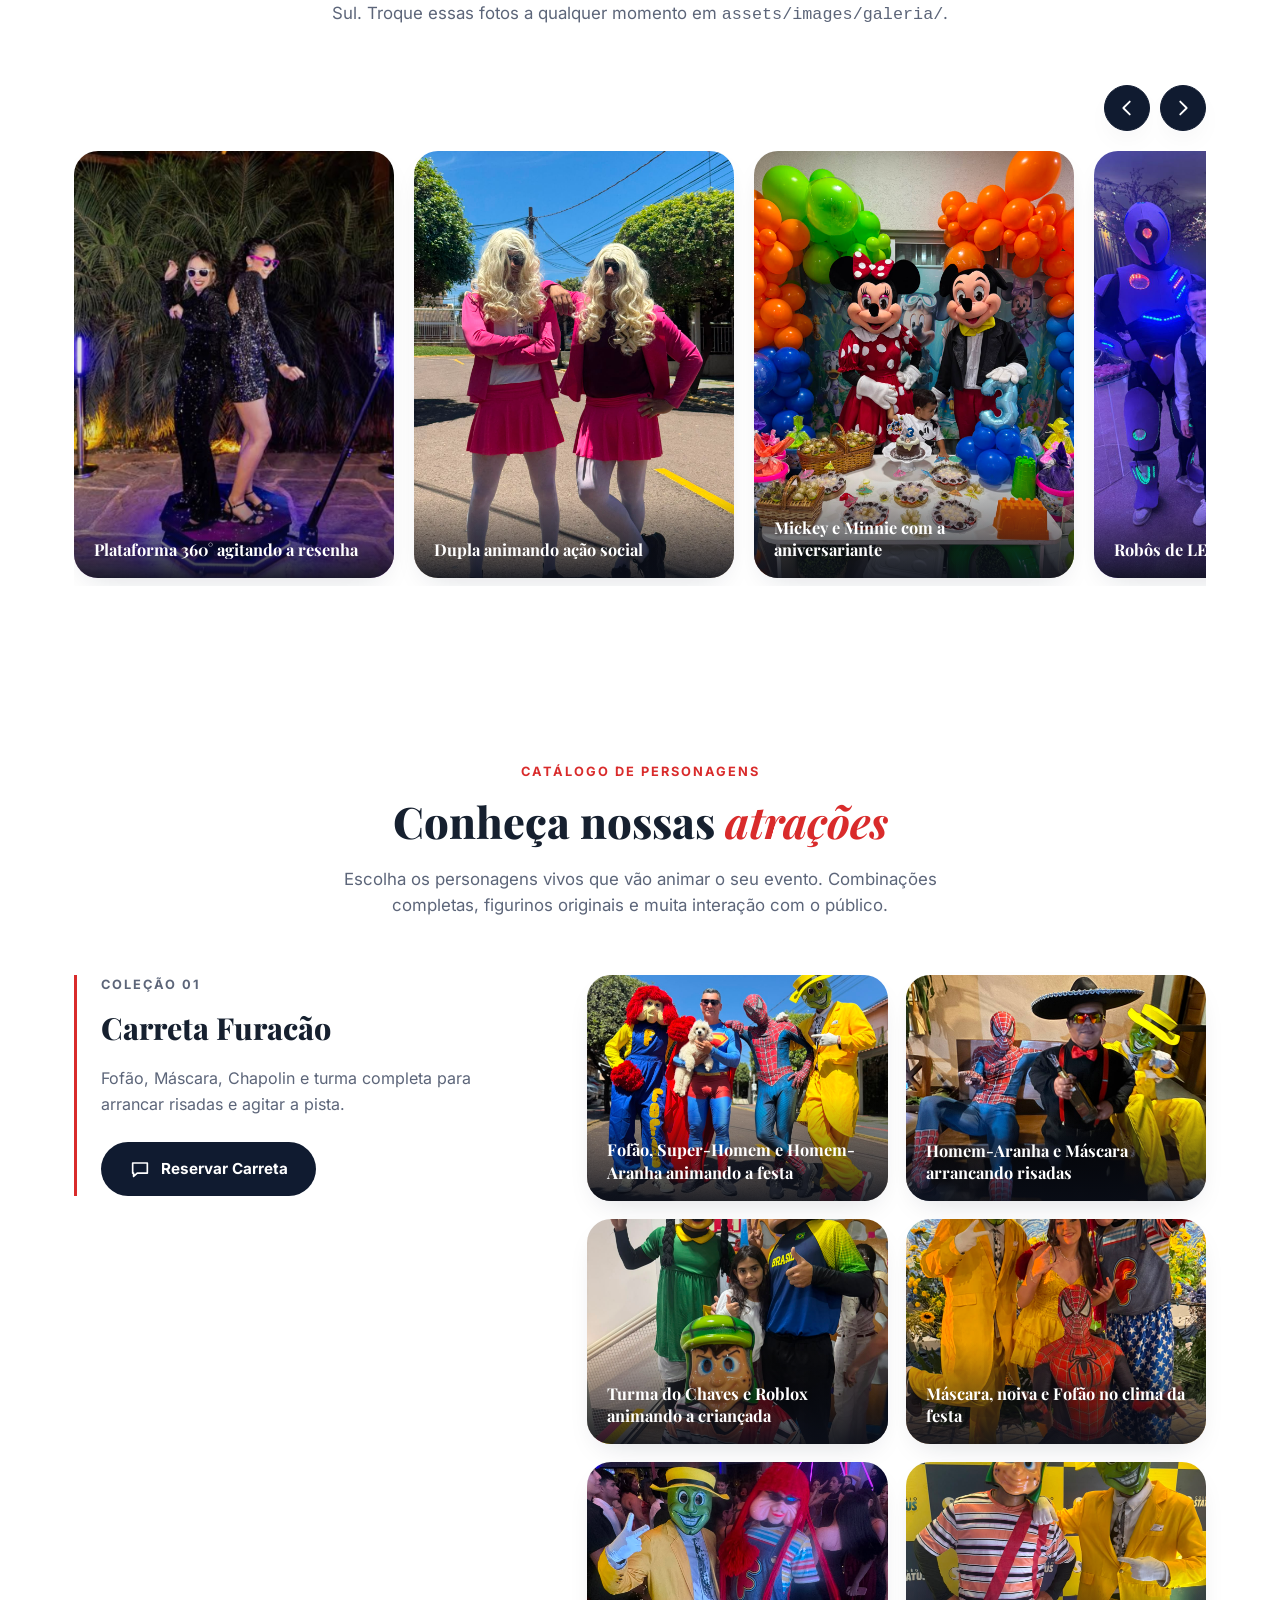
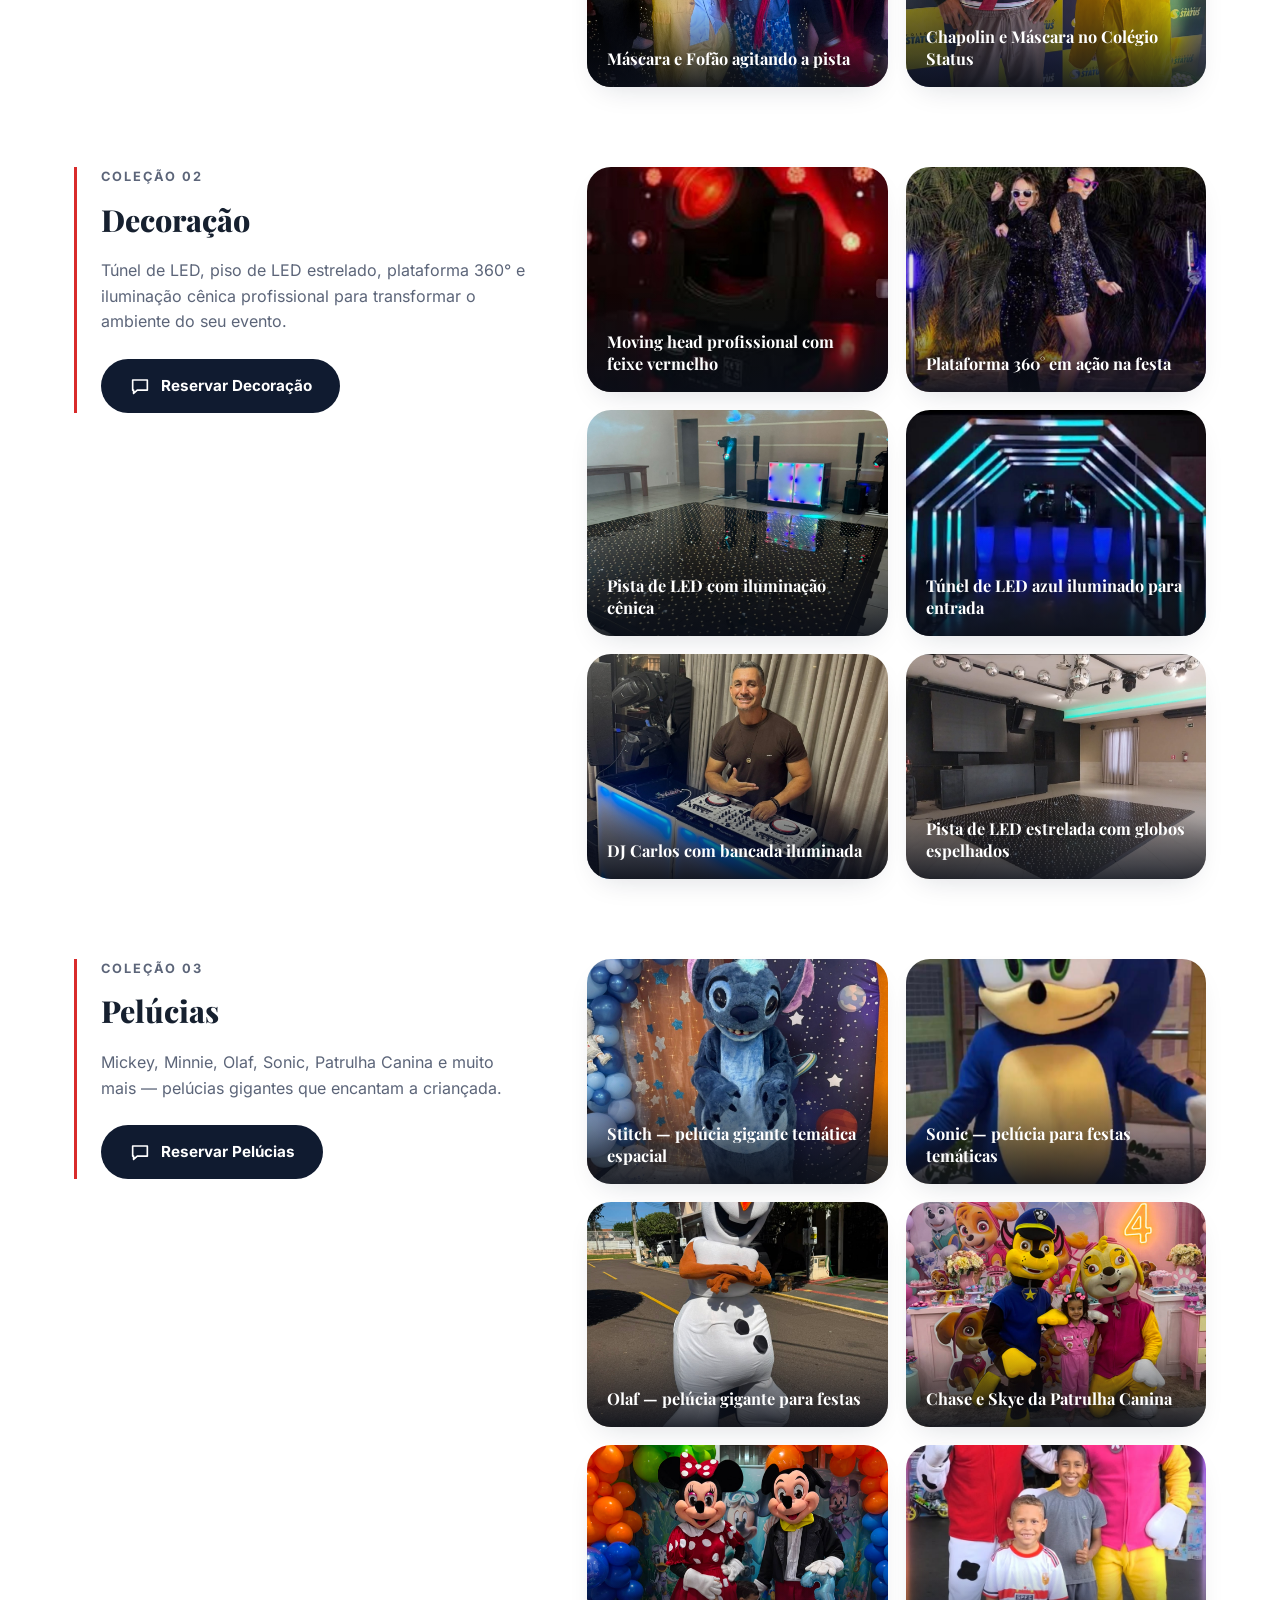
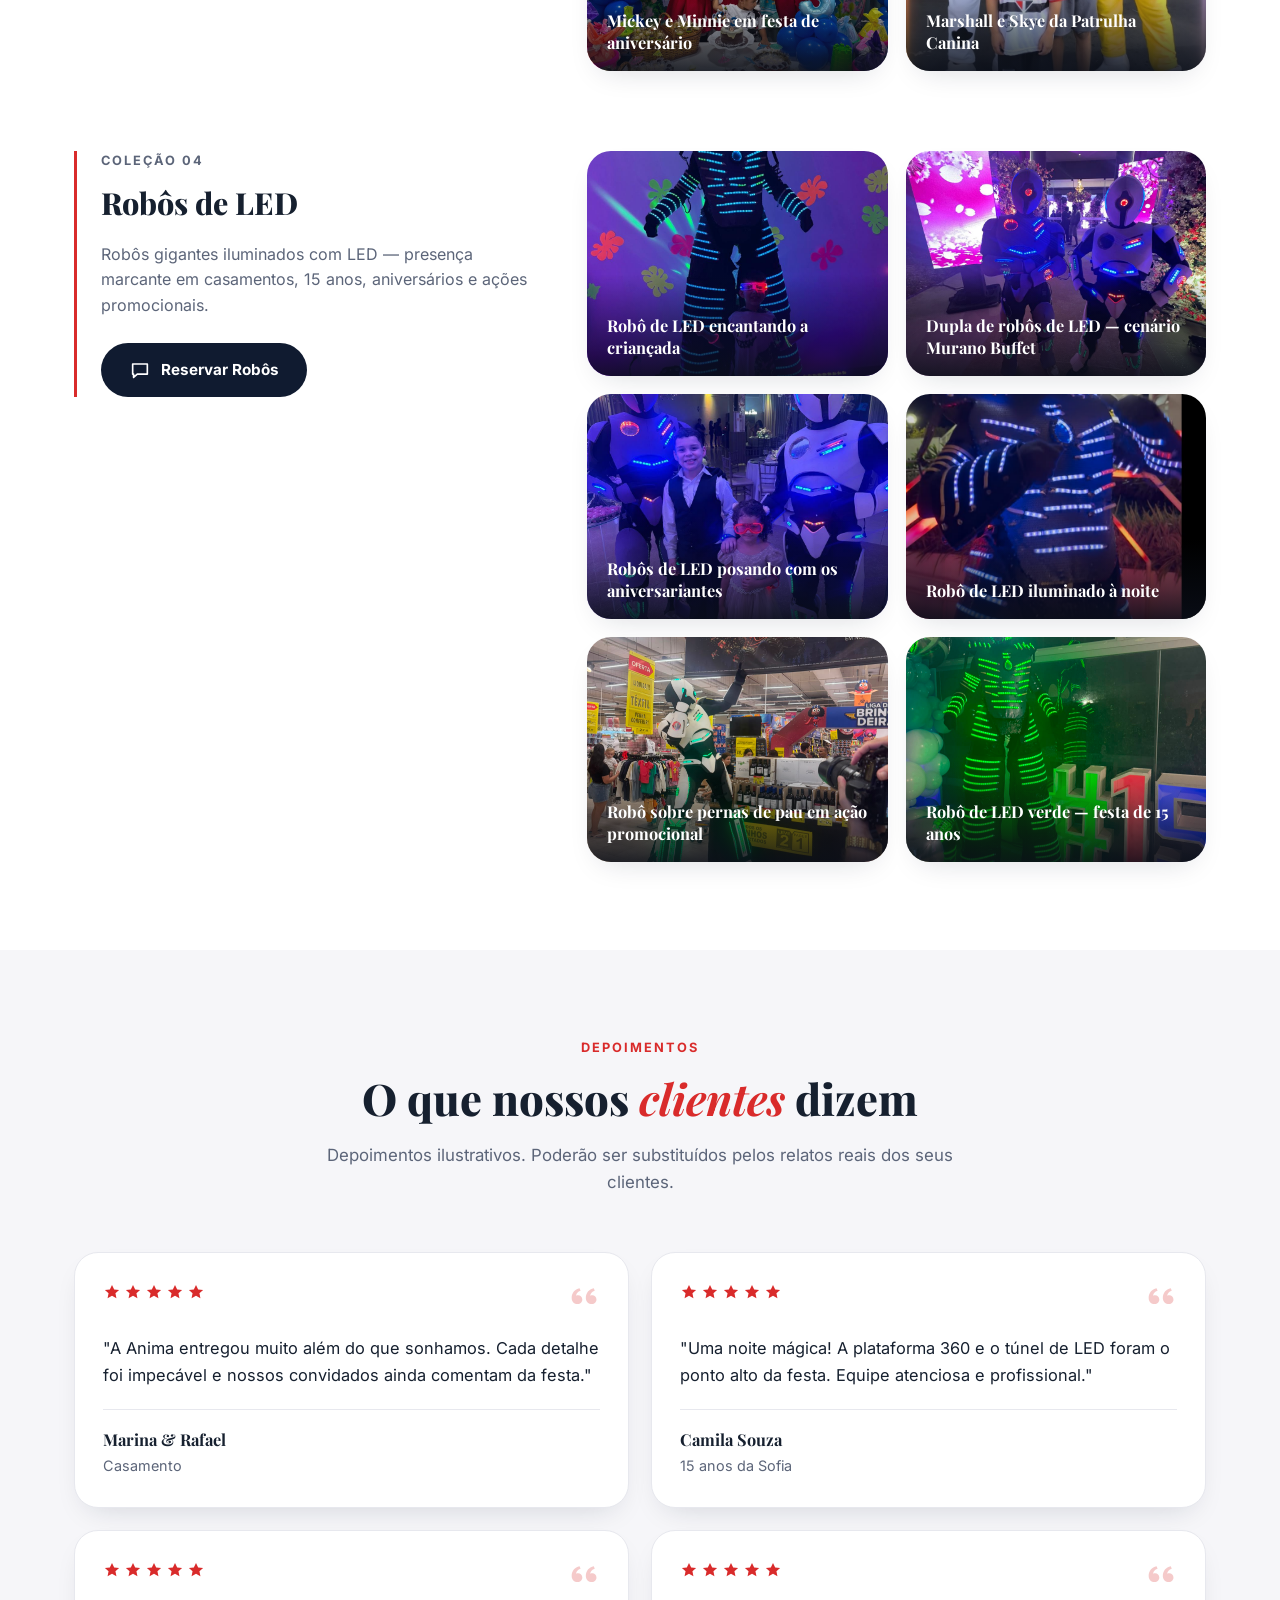
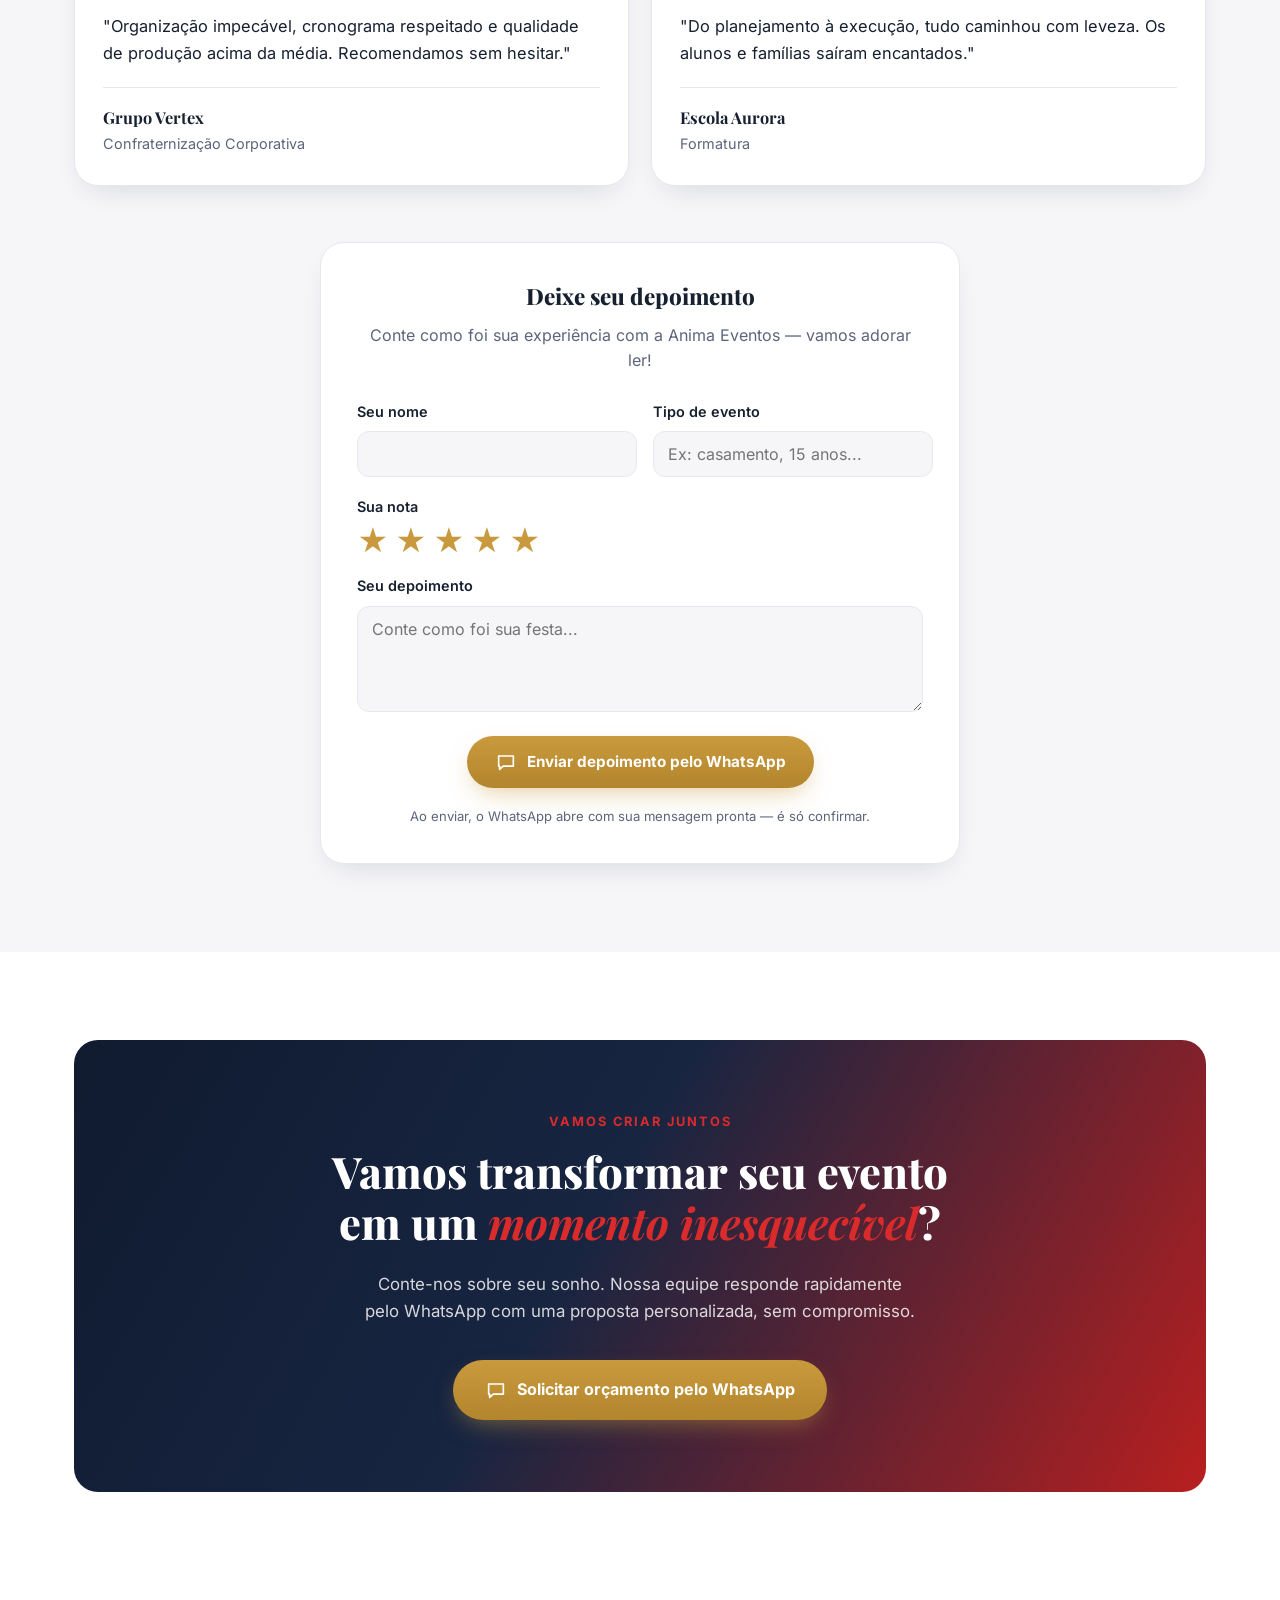
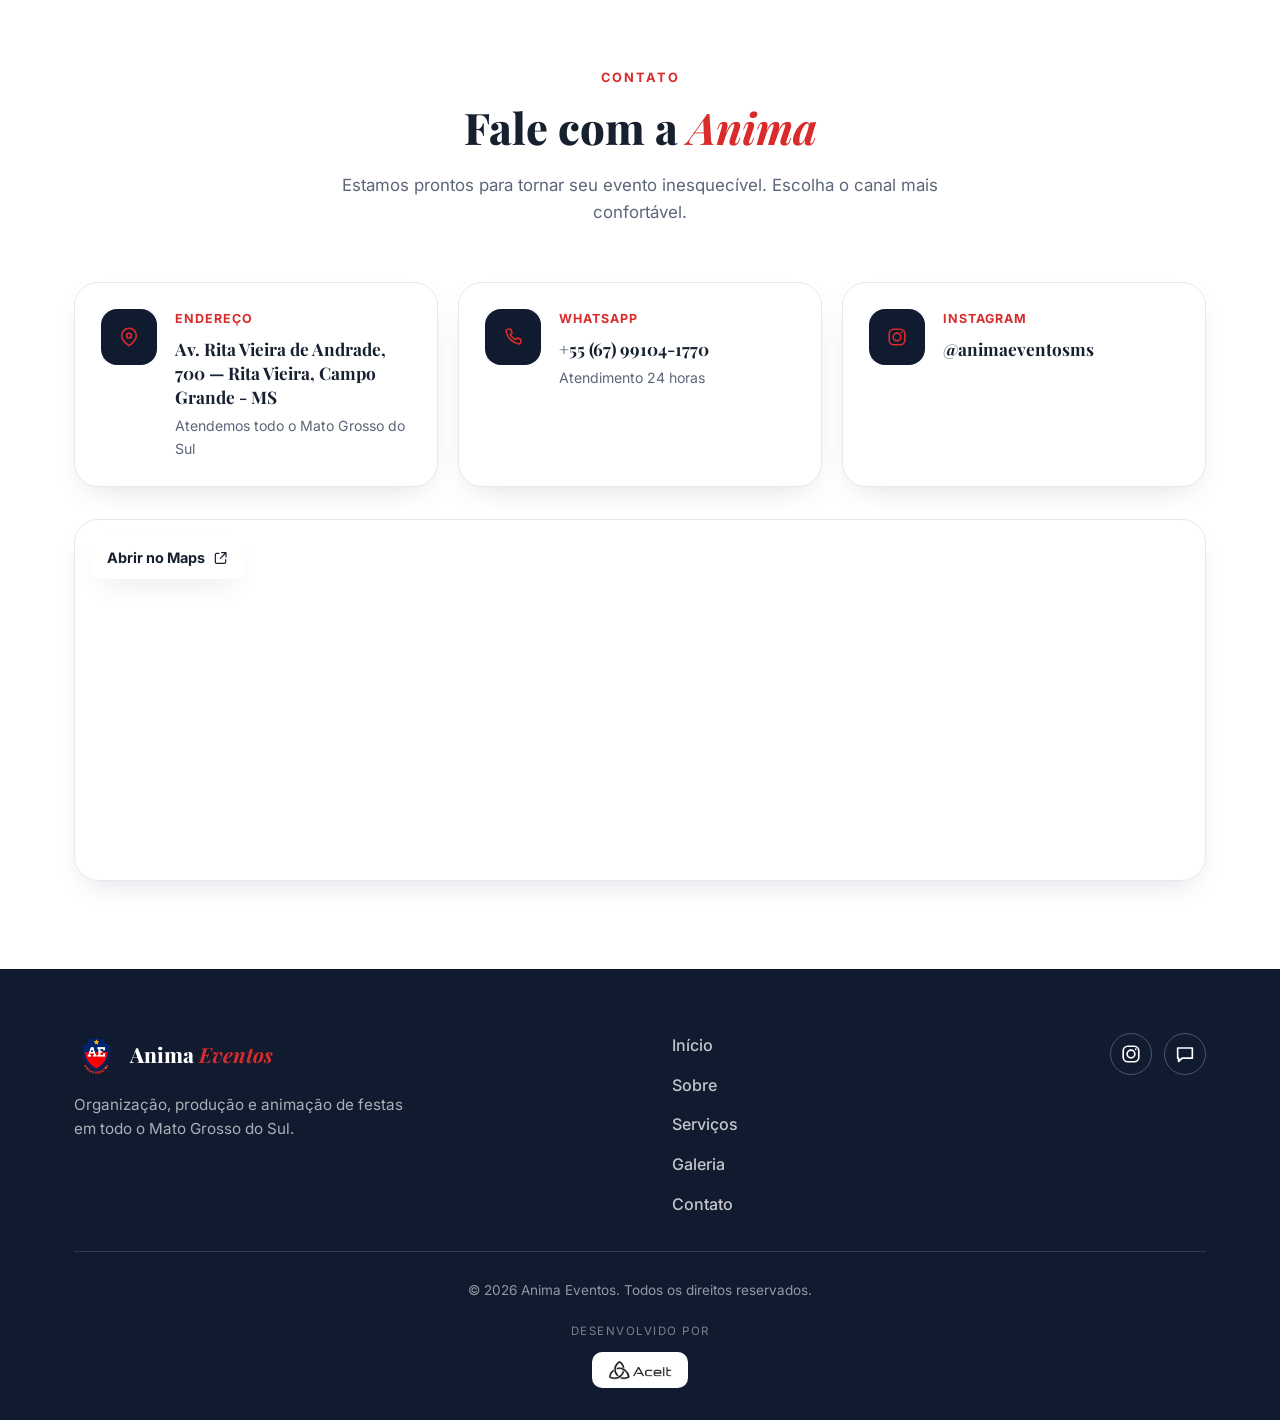
==== commit edef1a90: "fix: botão 'Solicitar orçamento' do início do site agora abre o WhatsApp direto" ====
--- a/index.html
+++ b/index.html
@@ -85,7 +85,7 @@
     </p>
     <h1 class="hero__title">Anima <em>Eventos</em></h1>
     <p class="hero__subtitle">Organização, decoração e animação de festas inesquecíveis — personagens vivos, robôs de LED e tudo o que seu evento precisa para o seu grande dia.</p>
-    <a href="#contato" class="btn btn--gold btn--lg">
+    <a href="https://wa.me/5567991041770?text=Oi!%20Vim%20pelo%20site%20e%20quero%20solicitar%20um%20or%C3%A7amento." class="btn btn--gold btn--lg" target="_blank" rel="noopener">
       Solicitar orçamento
       <svg class="icon"><use href="#icon-chevron-right"/></svg>
     </a>
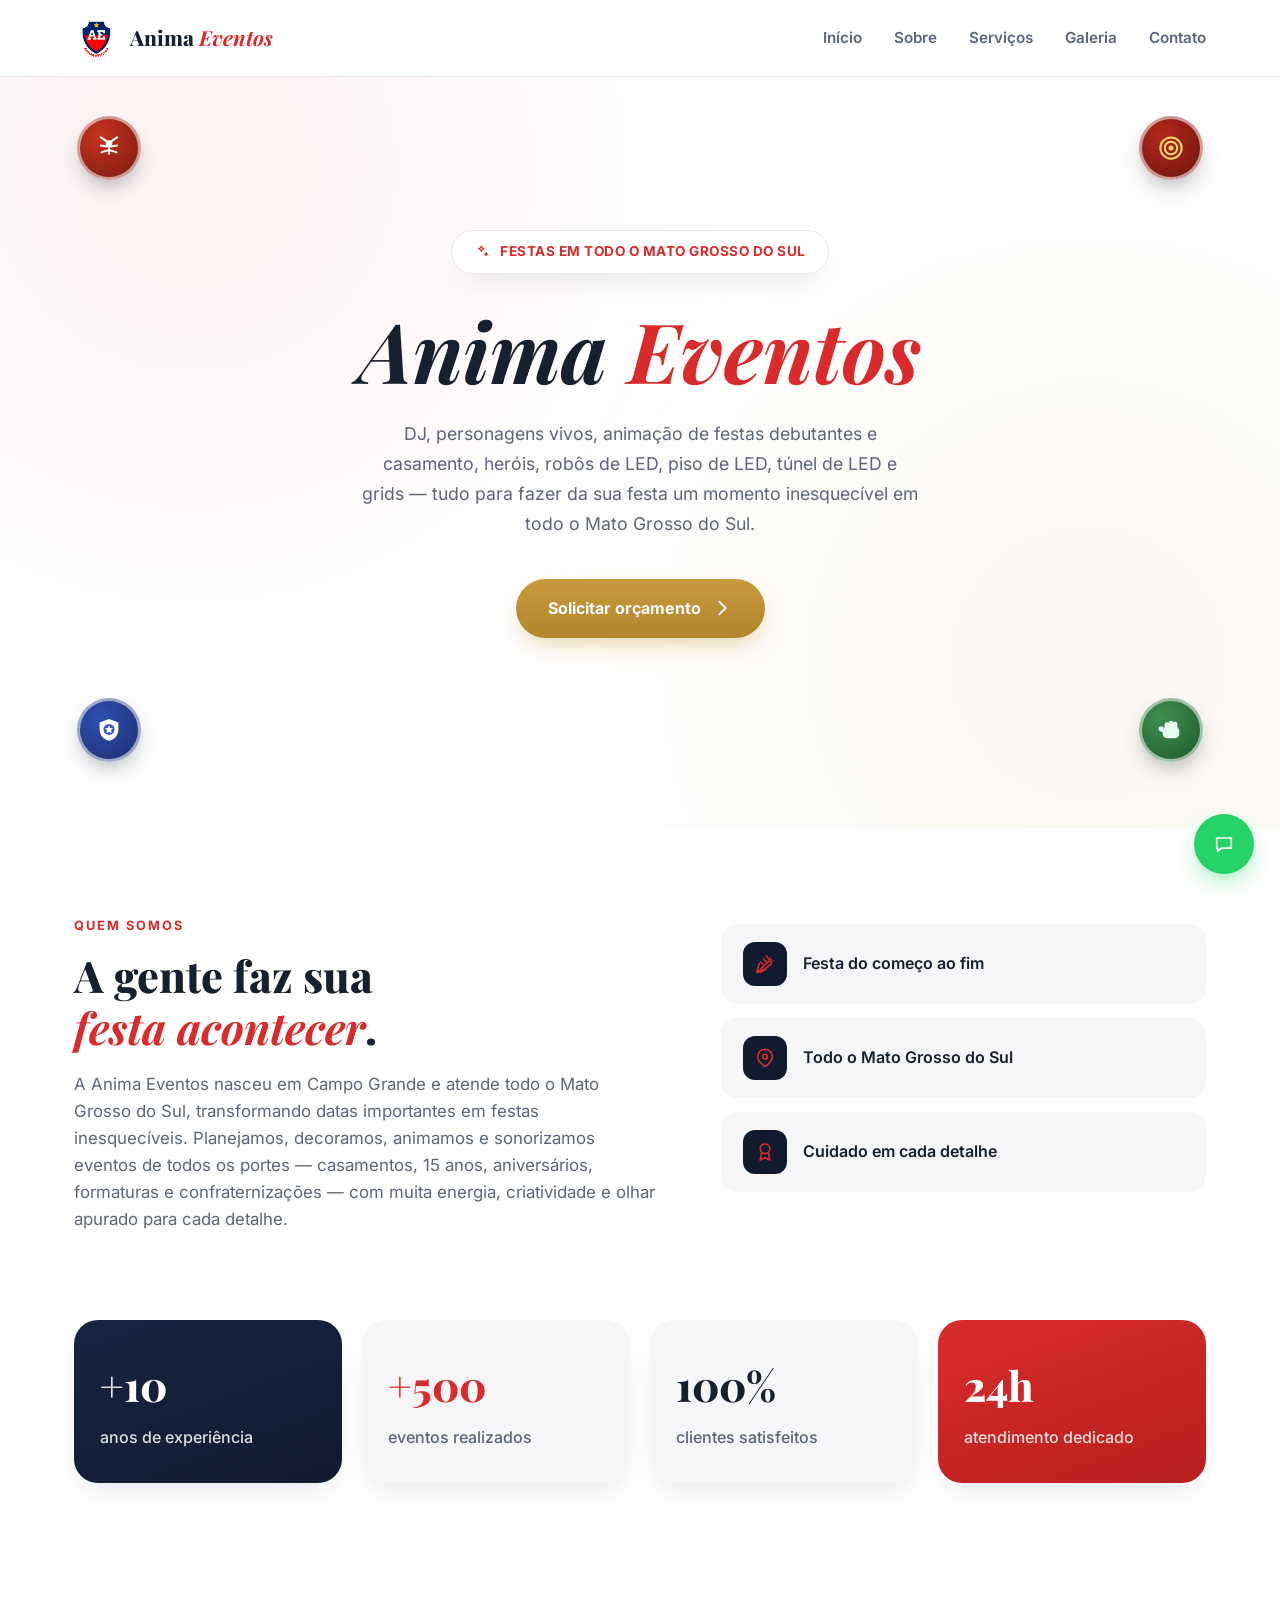
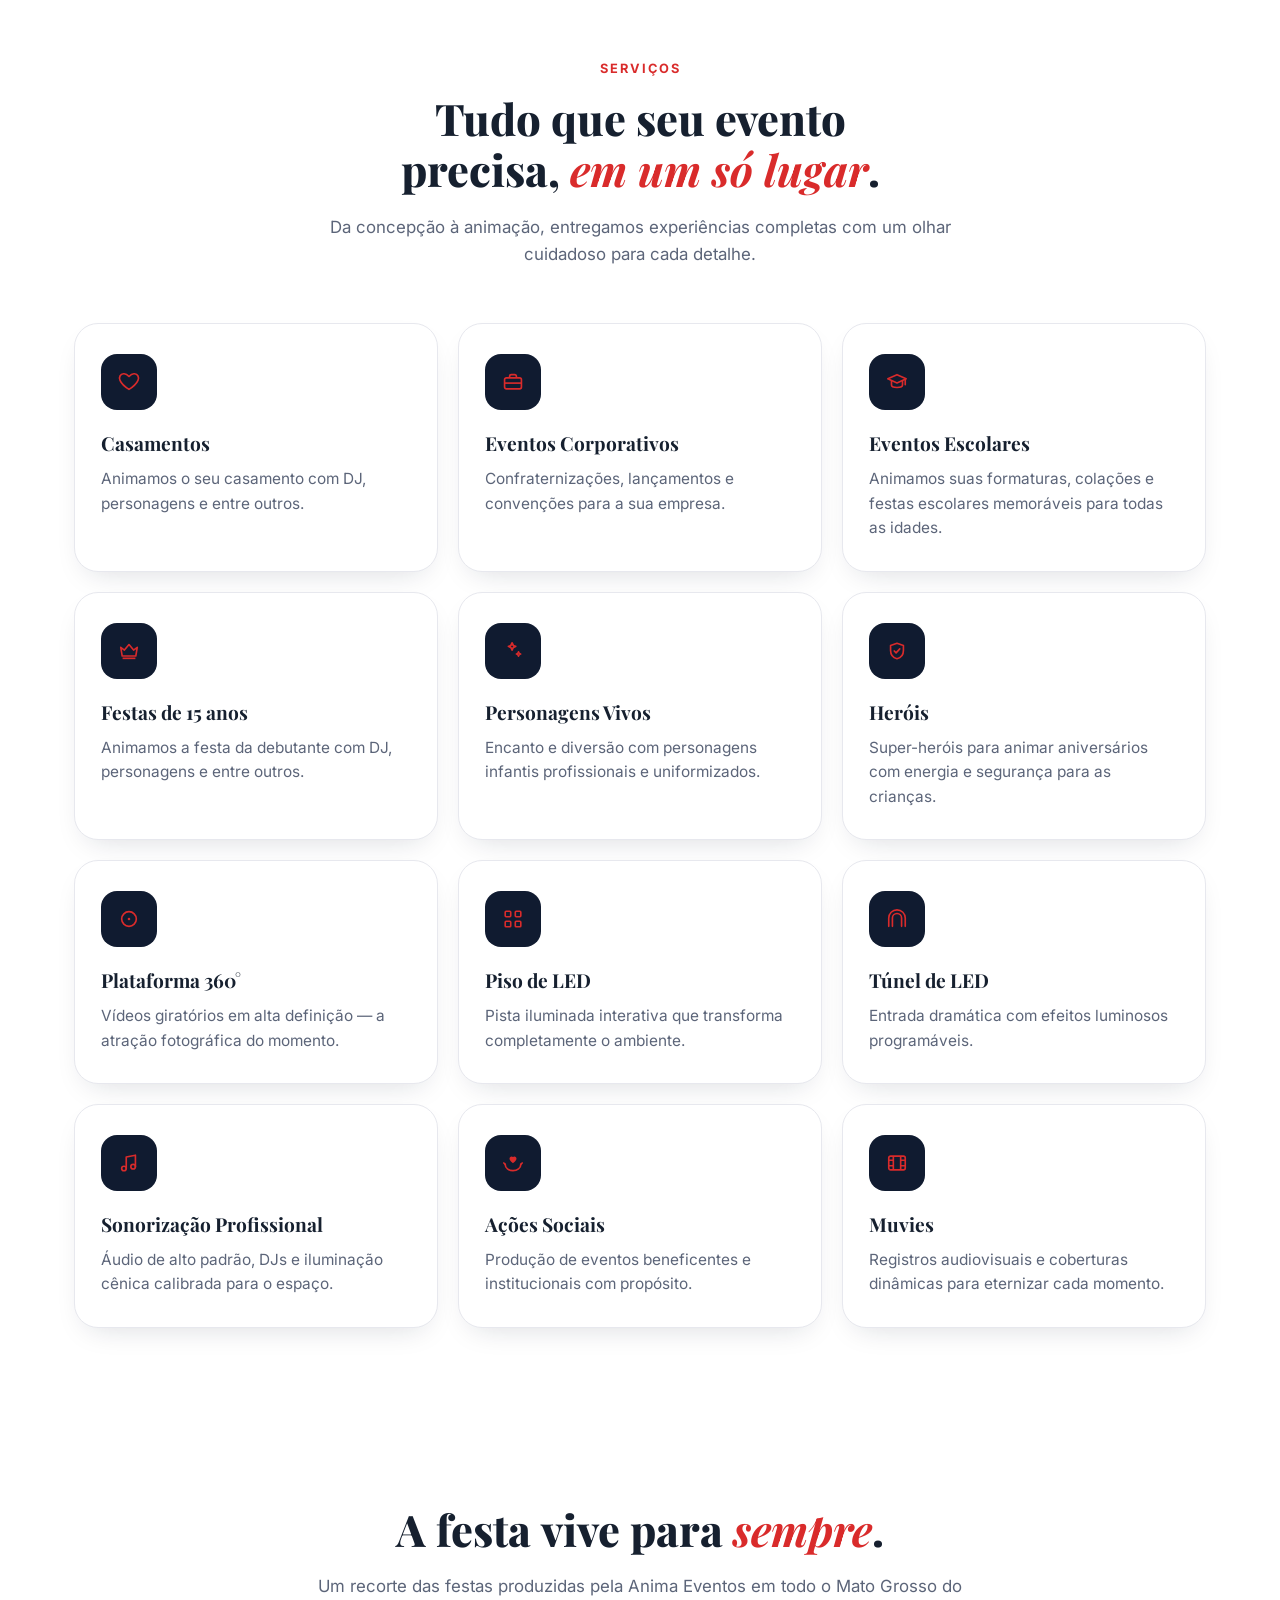
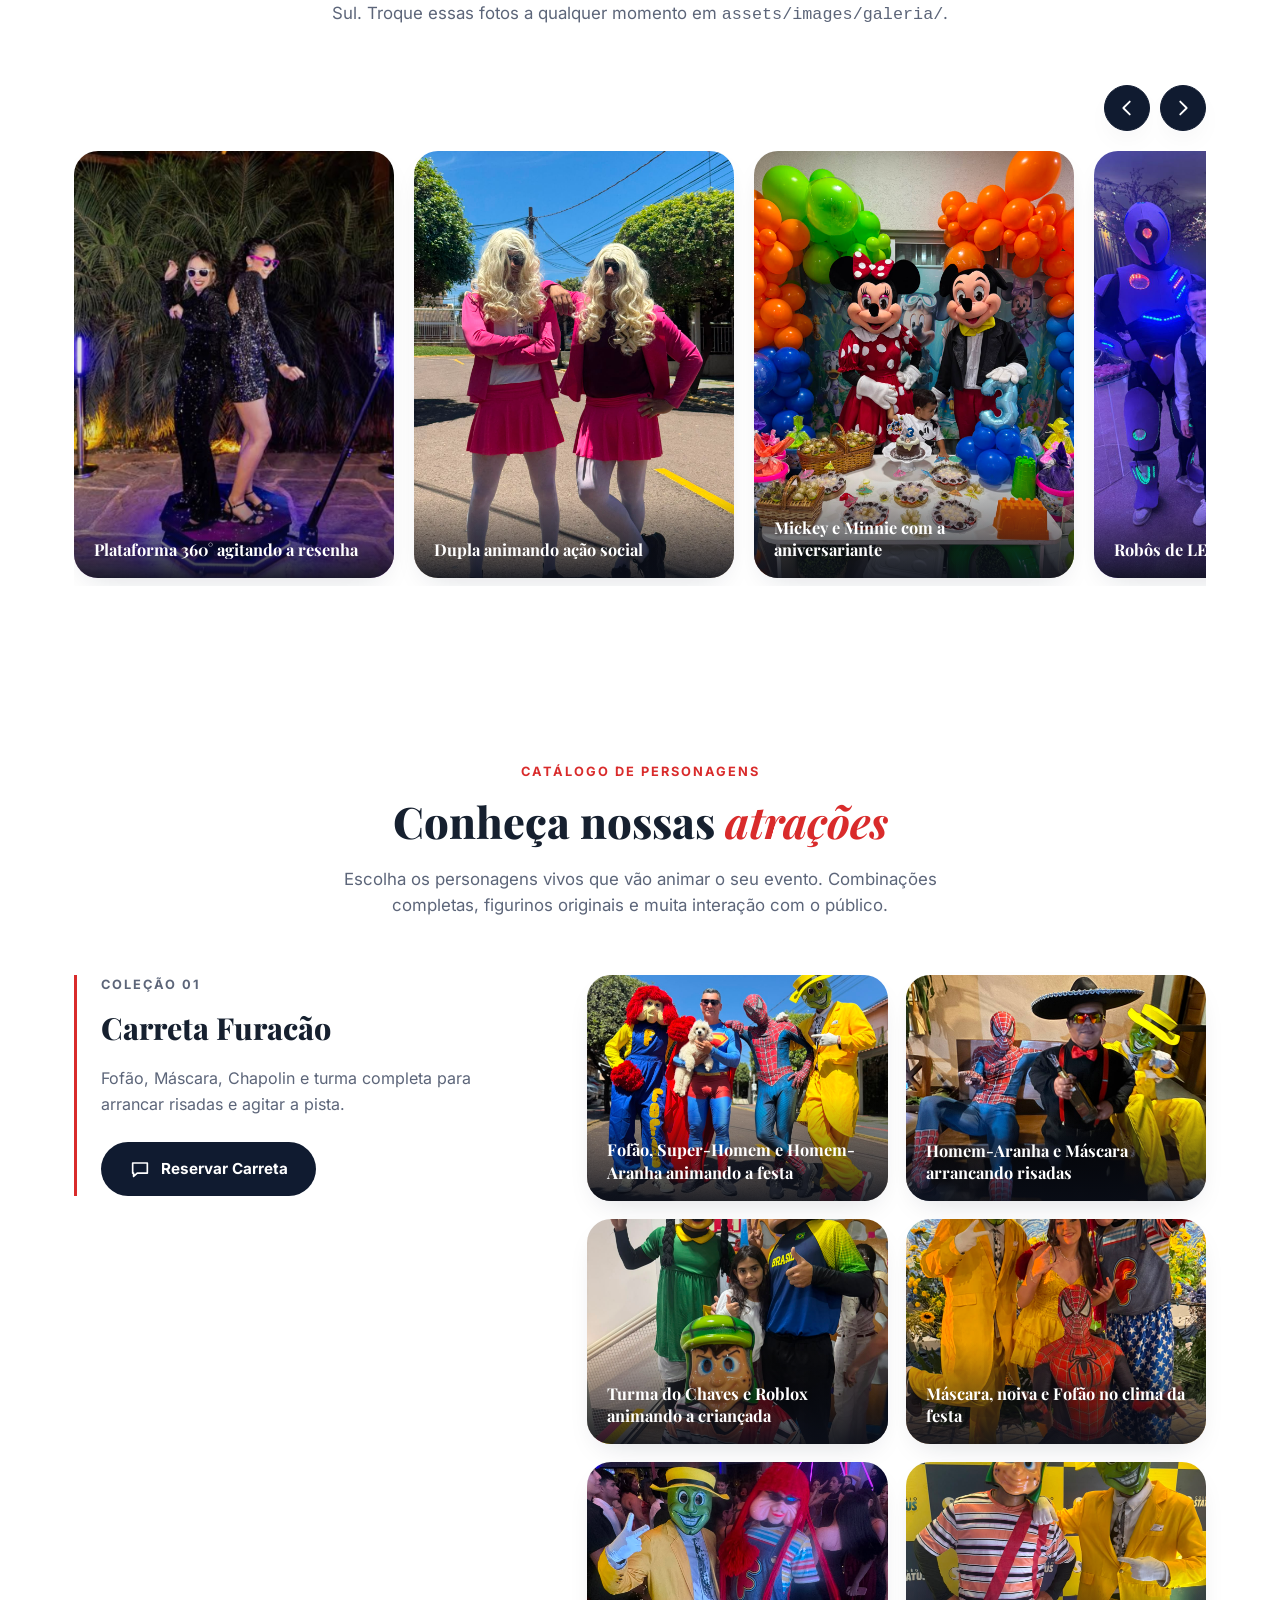
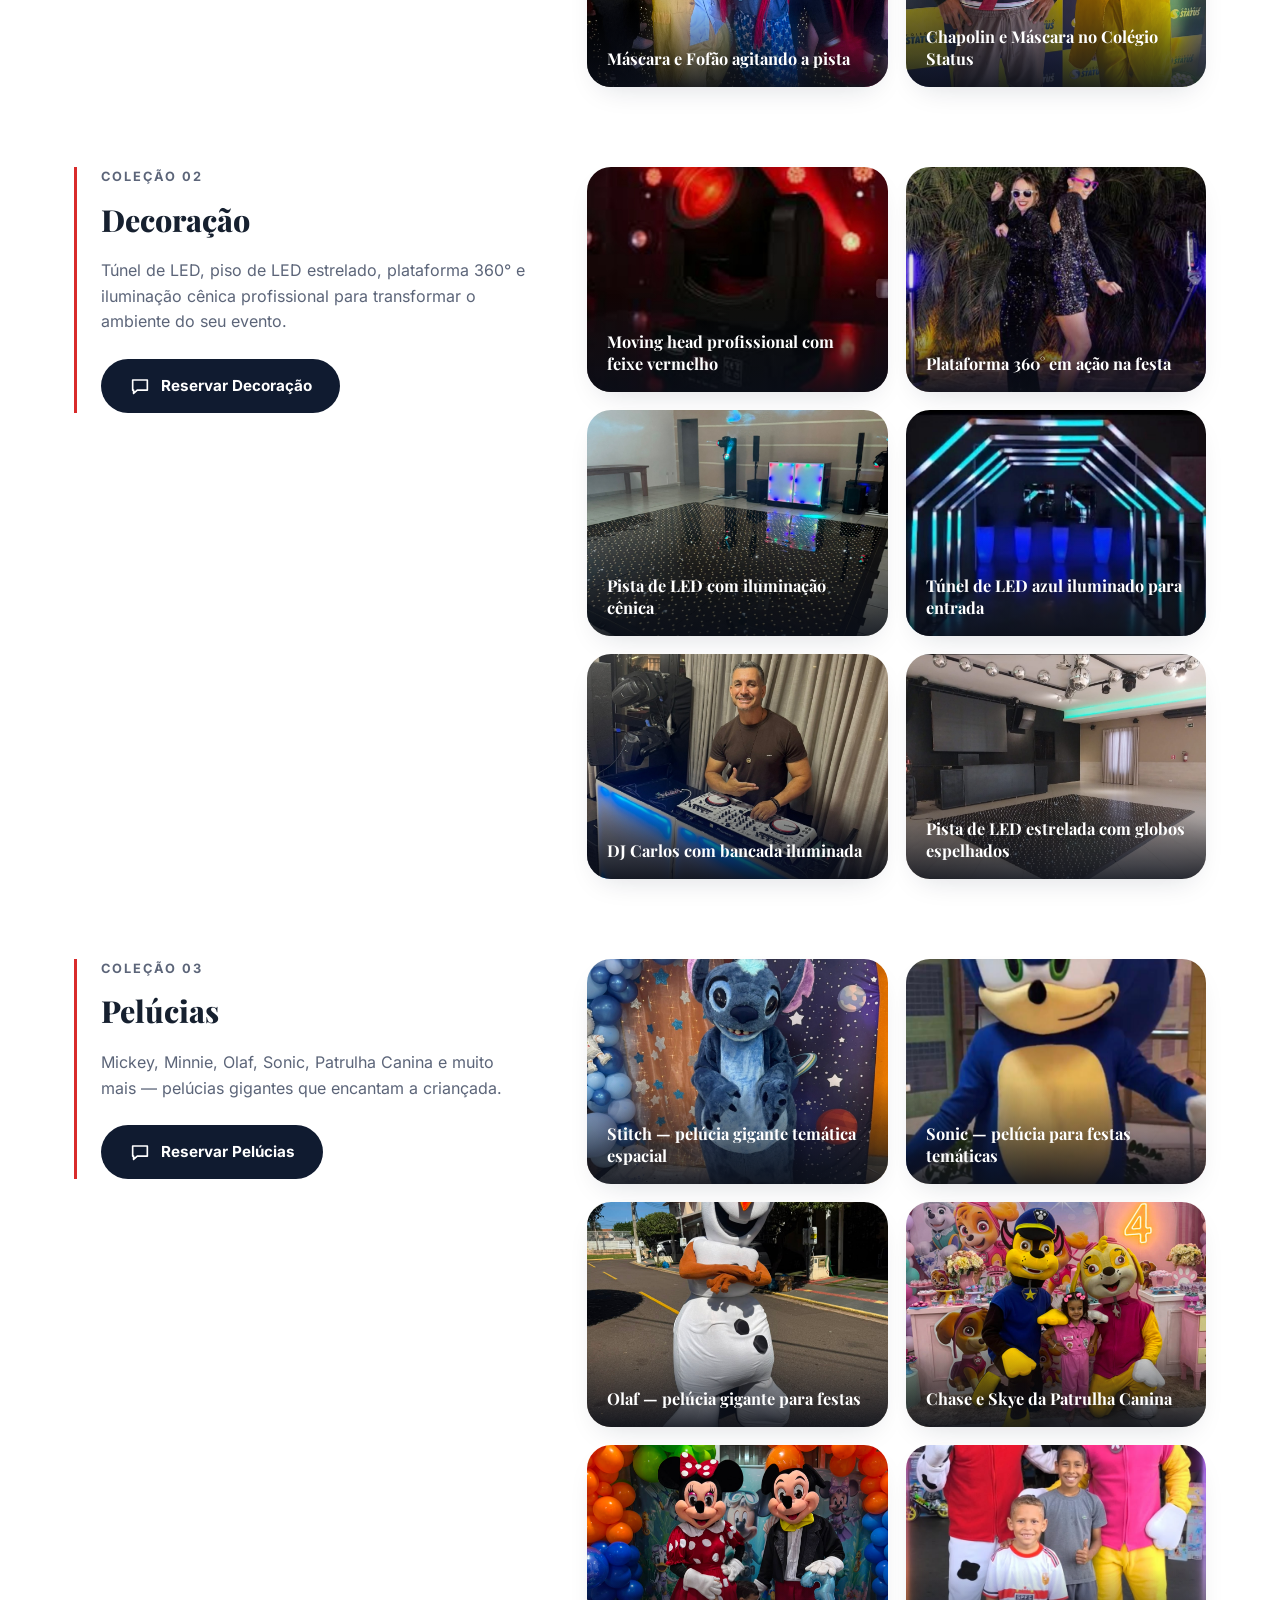
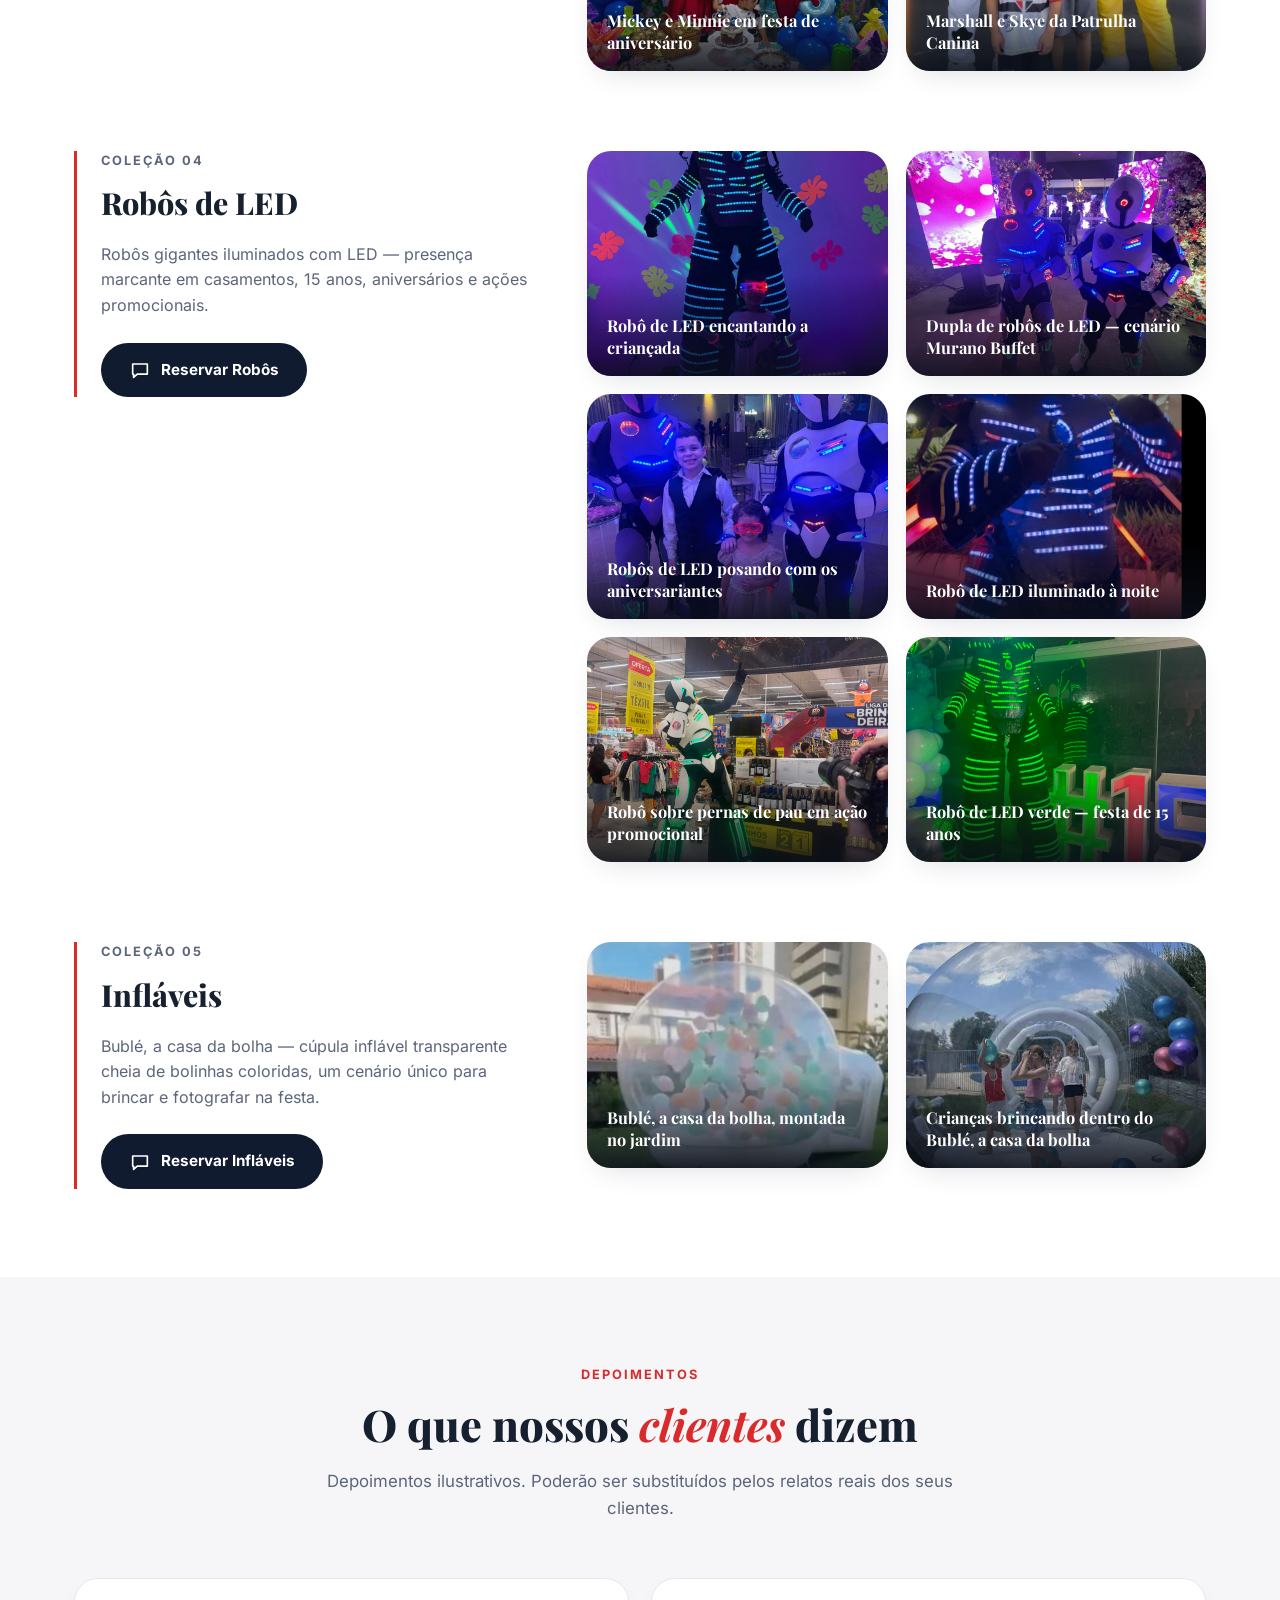
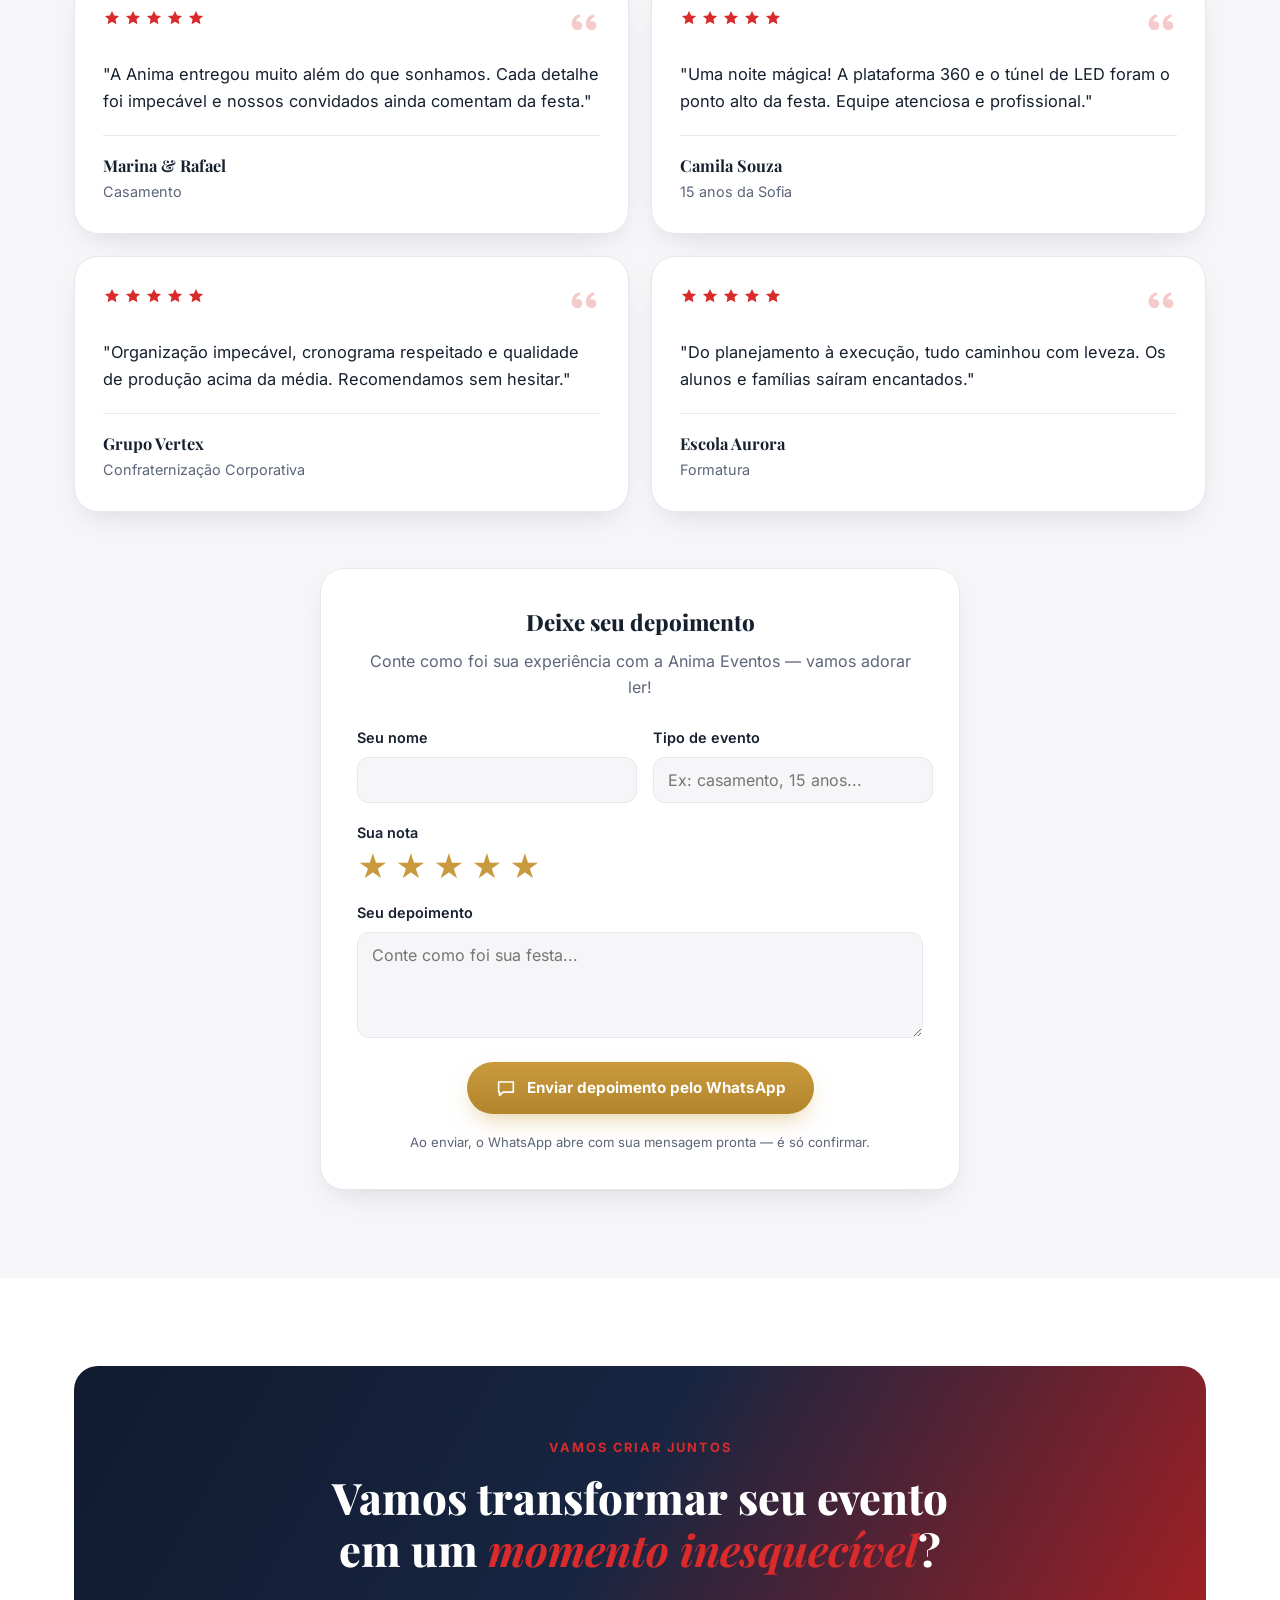
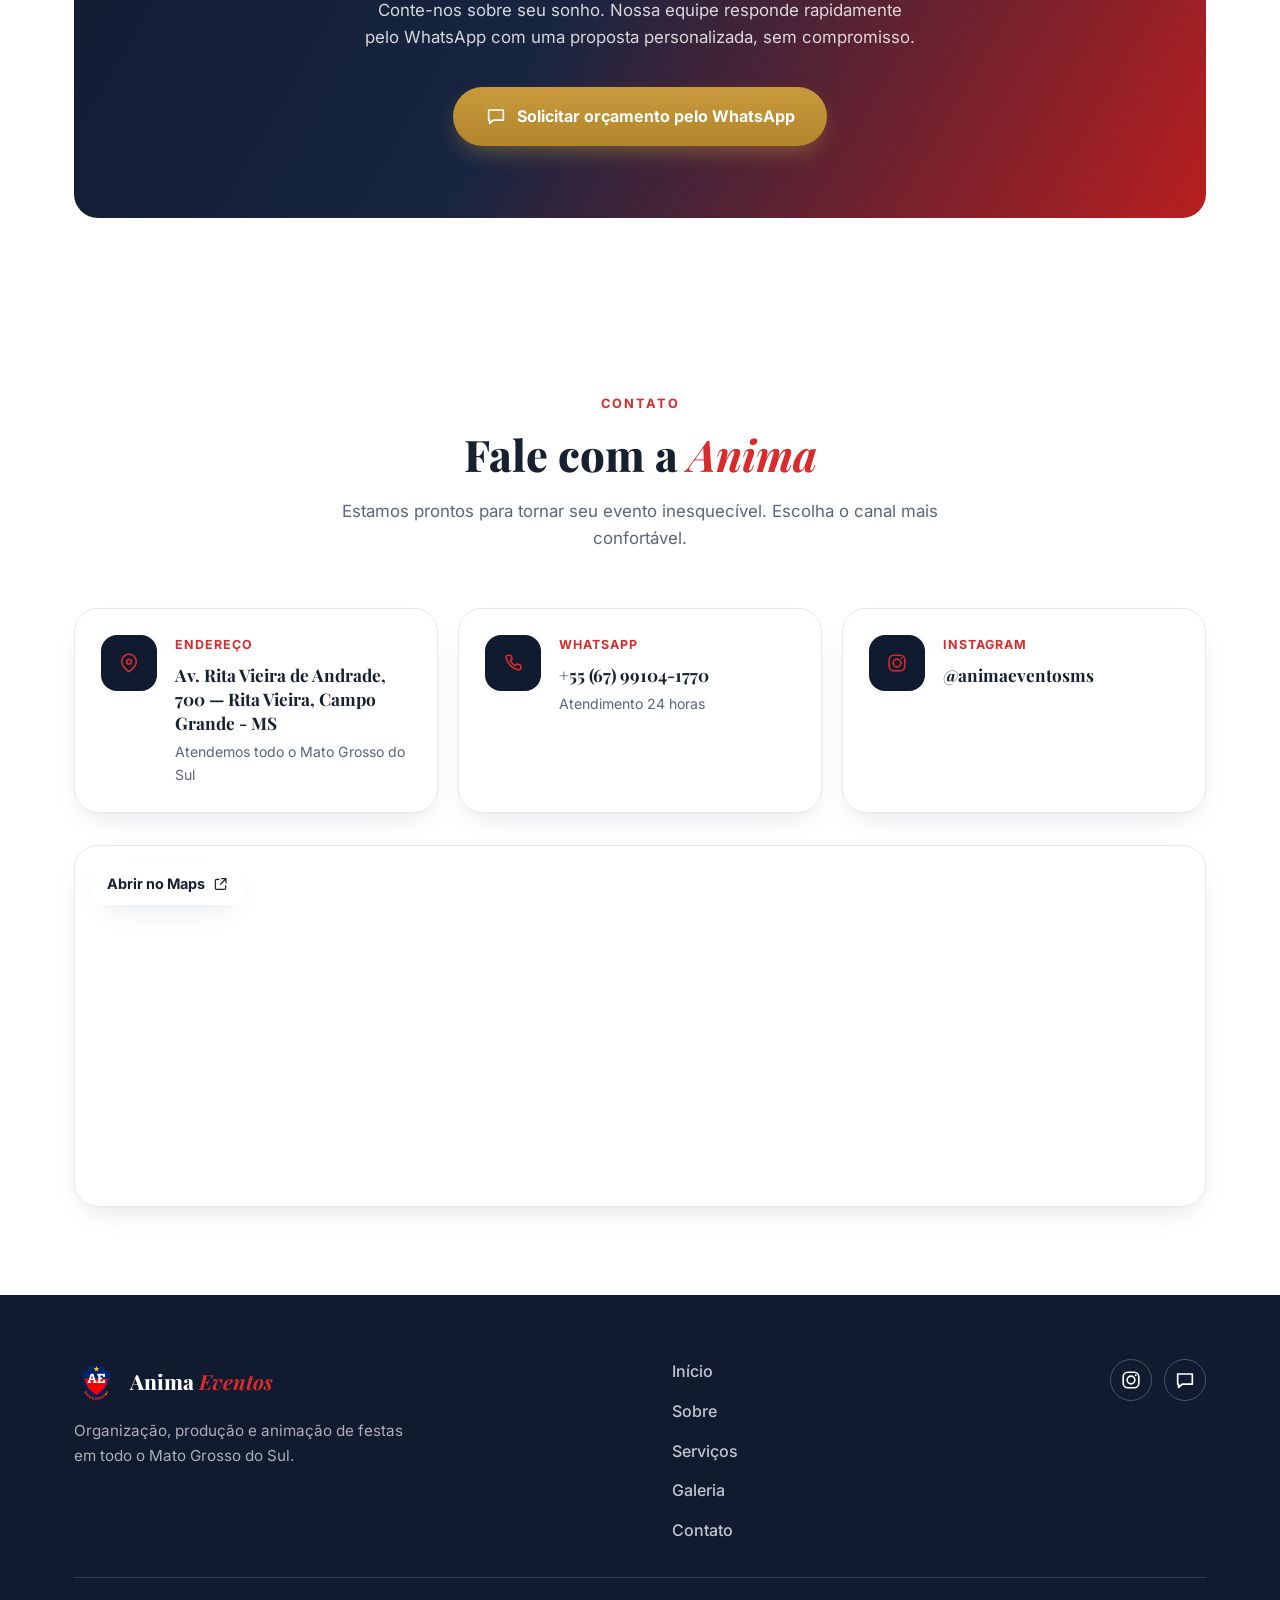
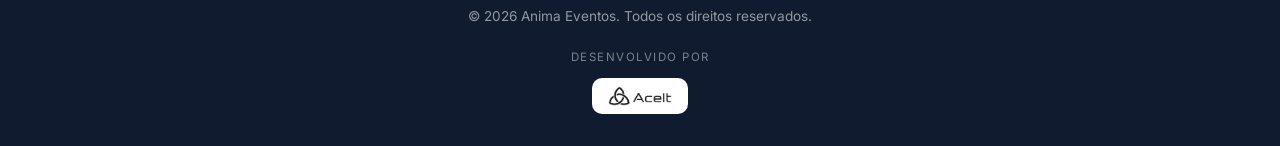
==== commit e990a8f1: "feat: novo catálogo Infláveis e textos do hero atualizados" ====
--- a/index.html
+++ b/index.html
@@ -84,7 +84,7 @@
       Festas em todo o Mato Grosso do Sul
     </p>
     <h1 class="hero__title">Anima <em>Eventos</em></h1>
-    <p class="hero__subtitle">Organização, decoração e animação de festas inesquecíveis — personagens vivos, robôs de LED e tudo o que seu evento precisa para o seu grande dia.</p>
+    <p class="hero__subtitle">DJ, personagens vivos, animação de festas debutantes e casamento, heróis, robôs de LED, piso de LED, túnel de LED e grids — tudo para fazer da sua festa um momento inesquecível em todo o Mato Grosso do Sul.</p>
     <a href="https://wa.me/5567991041770?text=Oi!%20Vim%20pelo%20site%20e%20quero%20solicitar%20um%20or%C3%A7amento." class="btn btn--gold btn--lg" target="_blank" rel="noopener">
       Solicitar orçamento
       <svg class="icon"><use href="#icon-chevron-right"/></svg>
@@ -303,6 +303,21 @@
       <div class="photo-grid" data-catalog="robos" data-count="6"
            data-captions="Robô de LED encantando a criançada|Dupla de robôs de LED — cenário Murano Buffet|Robôs de LED posando com os aniversariantes|Robô de LED iluminado à noite|Robô sobre pernas de pau em ação promocional|Robô de LED verde — festa de 15 anos"></div>
     </div>
+
+    <!-- Coleção 05 -->
+    <div class="collection">
+      <div class="collection__info">
+        <p class="collection__kicker">Coleção 05</p>
+        <h3 class="collection__title">Infláveis</h3>
+        <p class="collection__desc">Bublé, a casa da bolha — cúpula inflável transparente cheia de bolinhas coloridas, um cenário único para brincar e fotografar na festa.</p>
+        <a class="btn btn--dark" href="https://wa.me/5567991041770?text=Oi!%20Quero%20reservar%20o%20Bubl%C3%A9%2C%20a%20casa%20da%20bolha%2C%20para%20minha%20festa." target="_blank" rel="noopener">
+          <svg class="icon"><use href="#icon-chat"/></svg>
+          Reservar Infláveis
+        </a>
+      </div>
+      <div class="photo-grid" data-catalog="inflaveis" data-count="2"
+           data-captions="Bublé, a casa da bolha, montada no jardim|Crianças brincando dentro do Bublé, a casa da bolha"></div>
+    </div>
   </div>
 </section>
 
